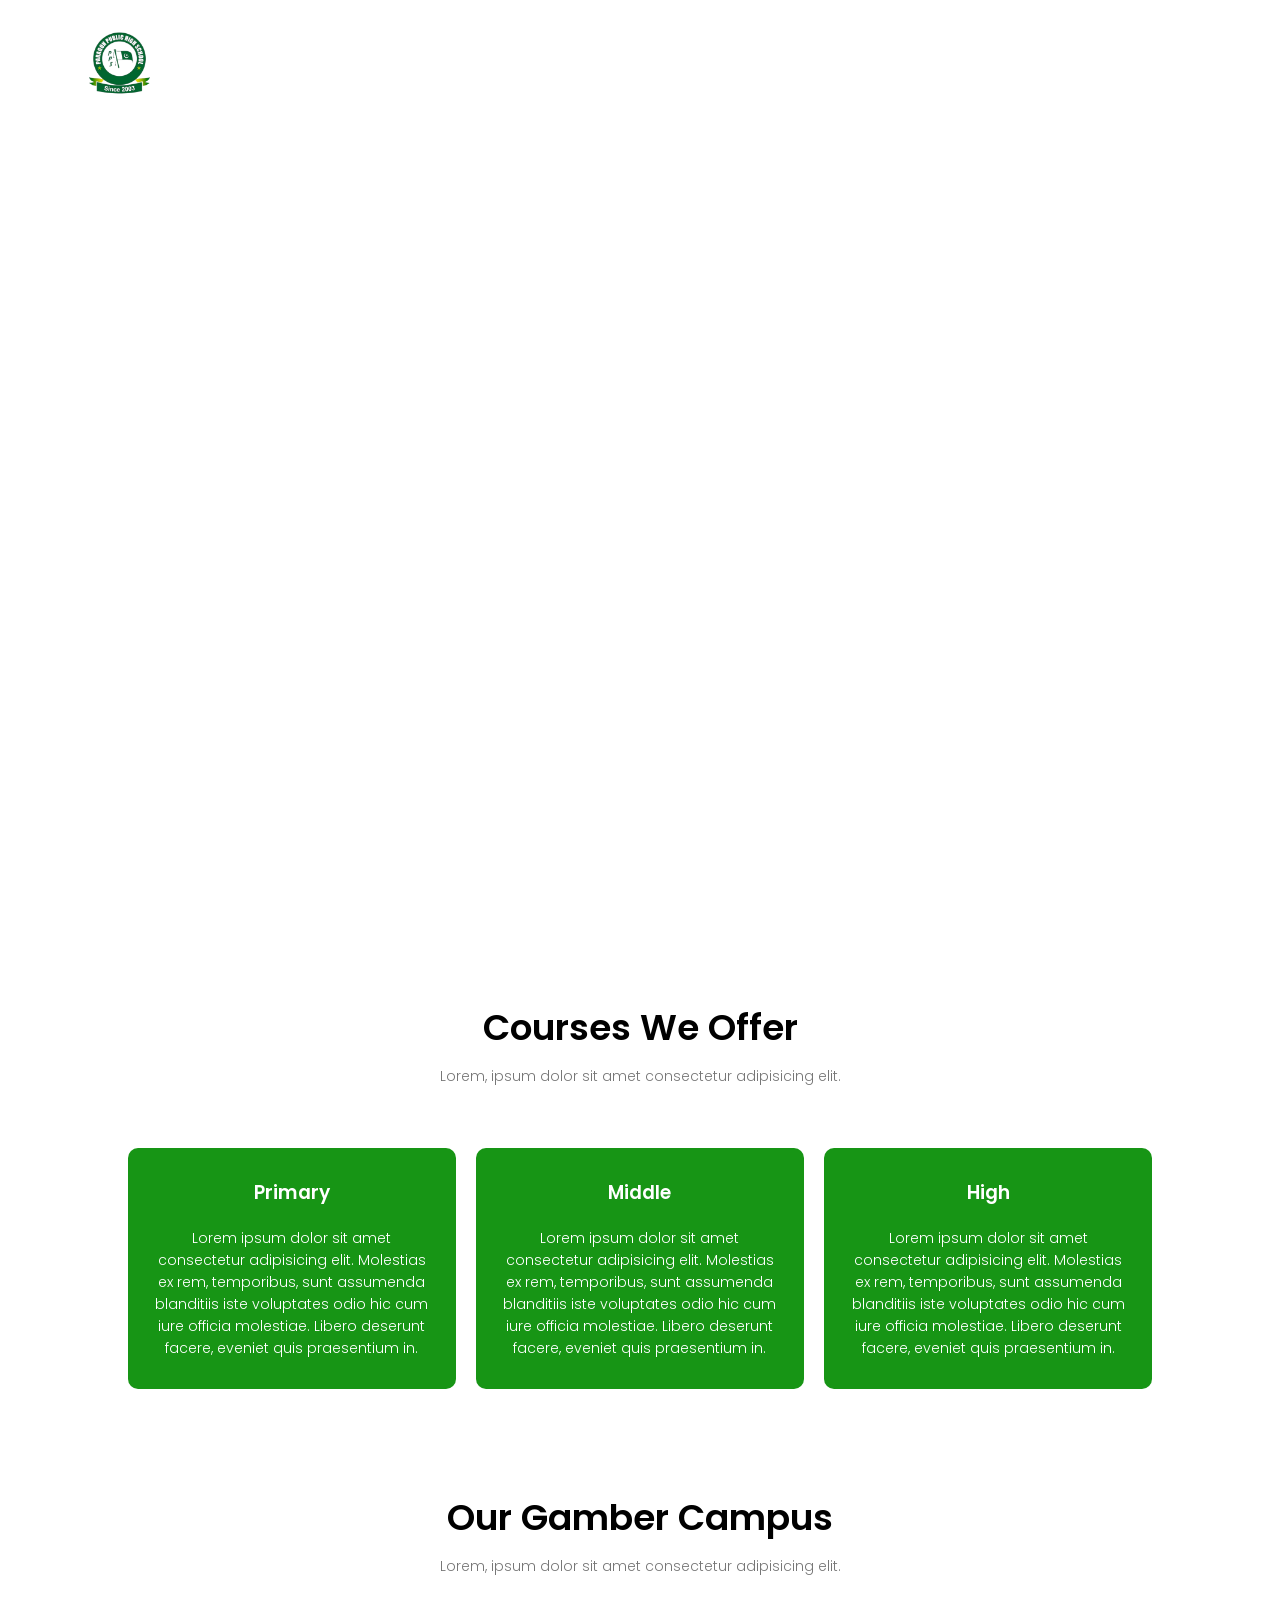
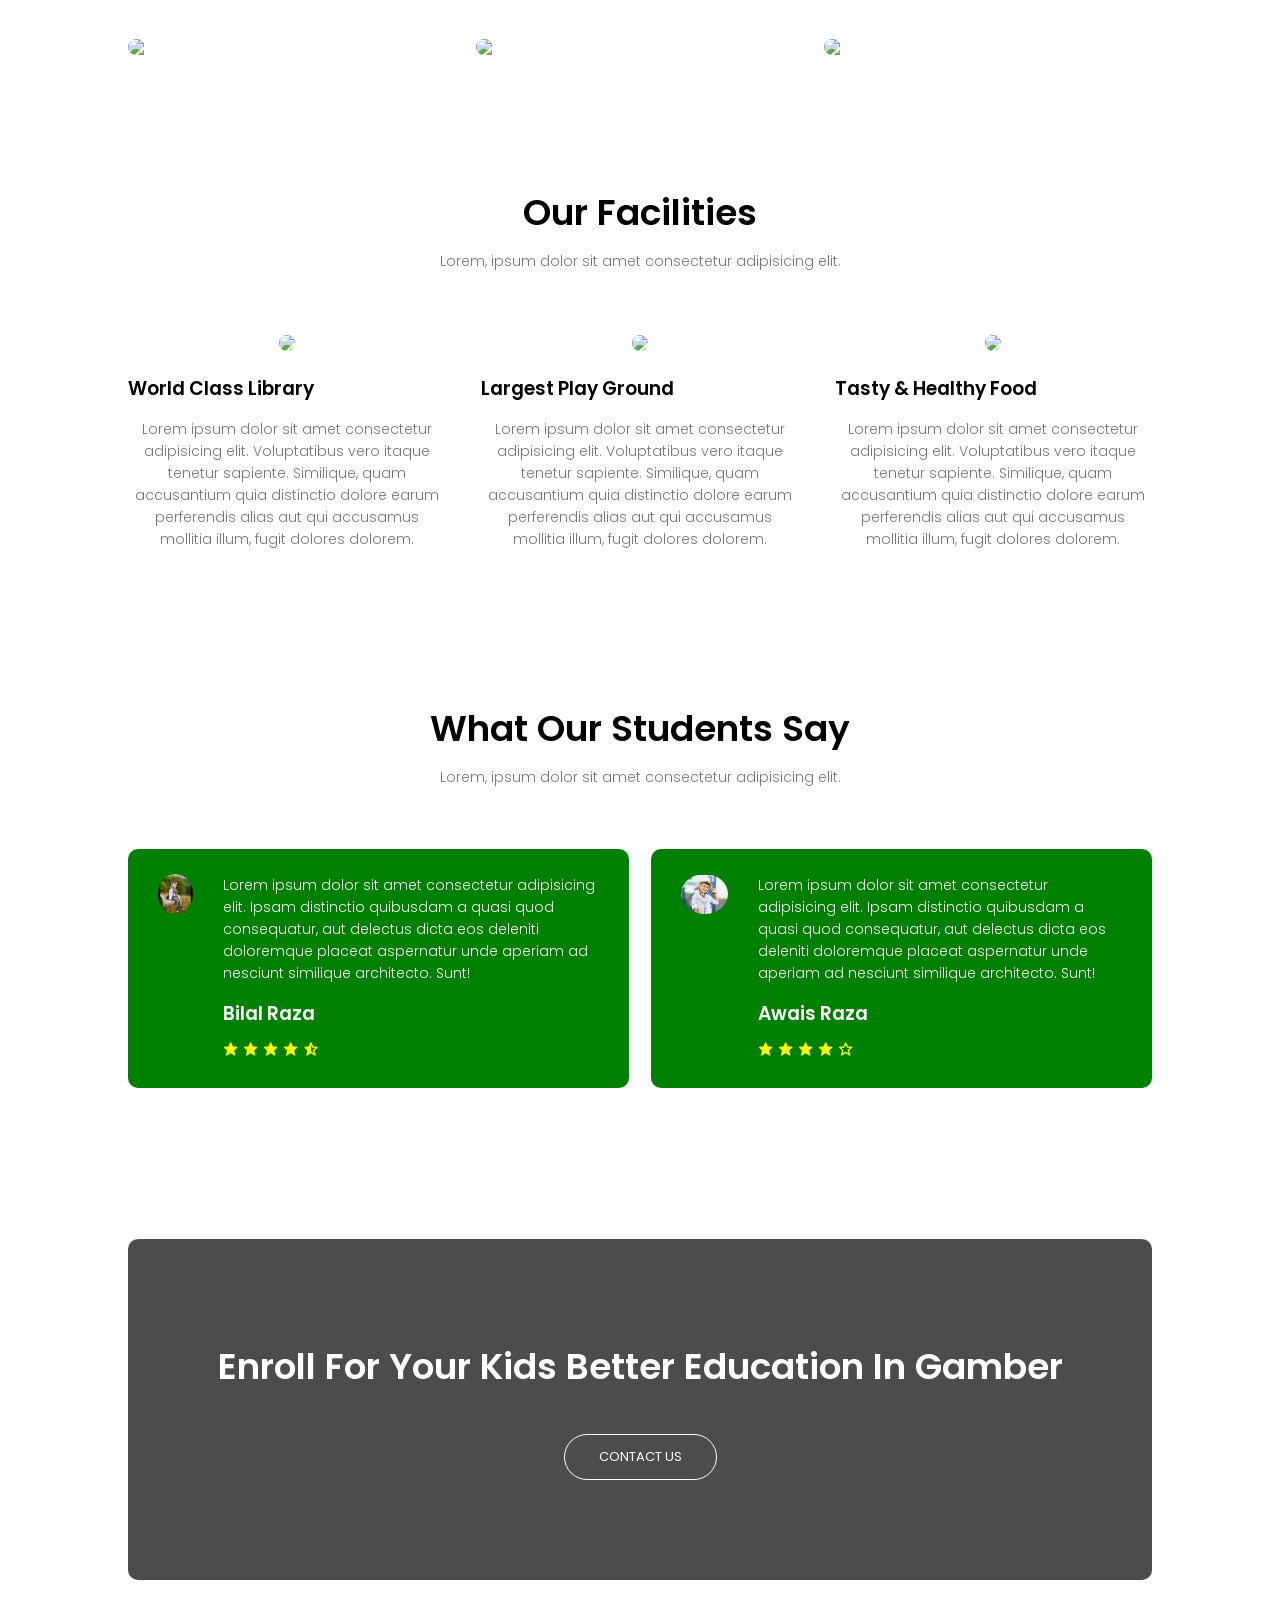
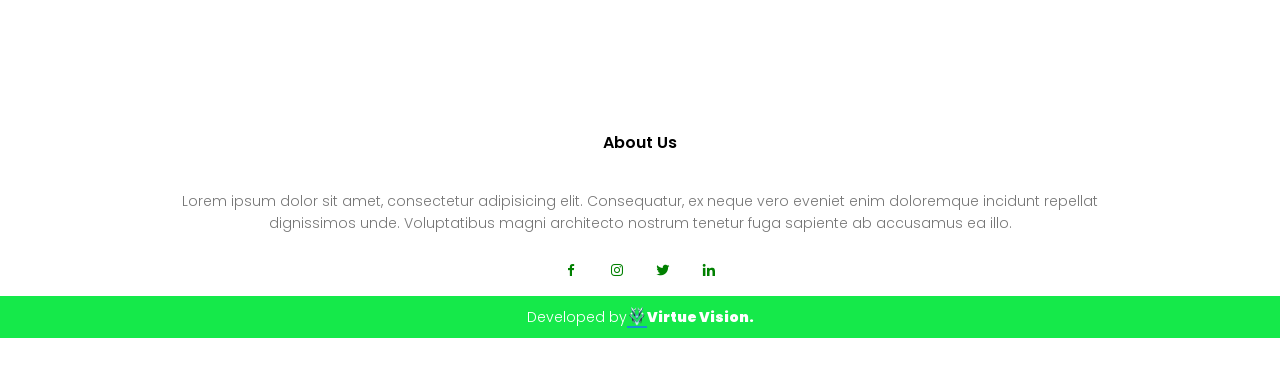
==== index.html @ e6b32bfe "Add files via upload" ====
<!DOCTYPE html>
<html lang="en">
<head>
    <meta charset="UTF-8">
    <meta name="viewport" content="width=device-width, initial-scale=1.0">
    <title>Paragon Public High School</title>
    <link rel="stylesheet" href="style.css">
    <link rel="icon" href="logo.jpg">
    <link href='https://unpkg.com/boxicons@2.1.4/css/boxicons.min.css' rel='stylesheet'>
    <link rel="preconnect" href="https://fonts.googleapis.com">
    <link rel="preconnect" href="https://fonts.gstatic.com" crossorigin>
    <link href="https://fonts.googleapis.com/css2?family=Poppins:ital,wght@0,100;0,200;0,300;0,400;0,500;0,600;0,700;0,800;0,900;1,100;1,200;1,300;1,400;1,500;1,600;1,700;1,800;1,900&display=swap" rel="stylesheet">
</head>
<body>
    
    <section class="header">
        <nav>
            <a id="display" href="index.html">
                <img id="logo" src="logo.png" alt="">
                <h4 id="logo-text">PARAGON PUBLIC HIGH SCHOOL (ADDA GAMBER)</h4>
            </a>
            <div class="nav-links " id="navLinks">
                <i class='bx bx-x' onclick="hideMenu()" ></i>
                <ul>
                    <li><a href="index.html">HOME</a></li>
                    <li><a href="about.html">ABOUT</a></li>
                    <li><a href="course.html">COURSE</a></li>
                    <li><a href="blog">BLOG</a></li>
                    <li><a href="">CONTACT</a></li>
                </ul>
            </div>
            <i class='bx bx-menu' onclick="showMenu()"></i>
        </nav>

        <div class="text-box">
            <h1>Gamber's Best School</h1>
            <p>Getting education is now the easiest thing in the world. You just need to select the best <br> institution where you are good to go. </p>
            <a href="" class="hero-btn">Visit Us To Know More</a>
        </div>

    </section>

    <section class="course">
        <h1>Courses We Offer</h1>
        <p>Lorem, ipsum dolor sit amet consectetur adipisicing elit.</p>
        <div class="row">
            <div class="course-col">
                <h3>Primary</h3>
                <p>Lorem ipsum dolor sit amet consectetur adipisicing elit. Molestias ex rem, temporibus, sunt assumenda blanditiis iste voluptates odio hic cum iure officia molestiae. Libero deserunt facere, eveniet quis praesentium in.</p>
            </div>
            <div class="course-col">
                <h3>Middle</h3>
                <p>Lorem ipsum dolor sit amet consectetur adipisicing elit. Molestias ex rem, temporibus, sunt assumenda blanditiis iste voluptates odio hic cum iure officia molestiae. Libero deserunt facere, eveniet quis praesentium in.</p>
            </div>
            <div class="course-col">
                <h3>High</h3>
                <p>Lorem ipsum dolor sit amet consectetur adipisicing elit. Molestias ex rem, temporibus, sunt assumenda blanditiis iste voluptates odio hic cum iure officia molestiae. Libero deserunt facere, eveniet quis praesentium in.</p>
            </div>
        </div>
    </section>

    <section class="campus">
        <h1>Our Gamber Campus</h1>
        <p>Lorem, ipsum dolor sit amet consectetur adipisicing elit.</p>
        <div class="row">
            <div class="campus-col">
                <img src="london.png">
                <div class="layer">
                    <h3>Front</h3>
                </div>
            </div>
            <div class="campus-col">
                <img src="newyork.png">
                <div class="layer">
                    <h3>Right</h3>
                </div>
            </div>
            <div class="campus-col">
                <img src="washington.png">
                <div class="layer">
                    <h3>Left</h3>
                </div>
            </div>
        </div>
    </section>

    <section class="facilities">
        <h1>Our Facilities</h1>
        <p>Lorem, ipsum dolor sit amet consectetur adipisicing elit.</p>
        <div class="row">
            <div class="facilities-col">
                <img src="library.png">
                <h3>World Class Library</h3>
                <p>Lorem ipsum dolor sit amet consectetur adipisicing elit. Voluptatibus vero itaque tenetur sapiente. Similique, quam accusantium quia distinctio dolore earum perferendis alias aut qui accusamus mollitia illum, fugit dolores dolorem.</p>
            </div>
            <div class="facilities-col">
                <img src="basketball.png">
                <h3>Largest Play Ground</h3>
                <p>Lorem ipsum dolor sit amet consectetur adipisicing elit. Voluptatibus vero itaque tenetur sapiente. Similique, quam accusantium quia distinctio dolore earum perferendis alias aut qui accusamus mollitia illum, fugit dolores dolorem.</p>
            </div>
            <div class="facilities-col">
                <img src="cafeteria.png">
                <h3>Tasty & Healthy Food</h3>
                <p>Lorem ipsum dolor sit amet consectetur adipisicing elit. Voluptatibus vero itaque tenetur sapiente. Similique, quam accusantium quia distinctio dolore earum perferendis alias aut qui accusamus mollitia illum, fugit dolores dolorem.</p>
            </div>
        </div>
    </section>

    <section class="testimonials">
        <h1>What Our Students Say</h1>
        <p>Lorem, ipsum dolor sit amet consectetur adipisicing elit.</p>
        <div class="row">
            <div class="testimonial-col">
                <img src="user1.jpeg">
                <div>
                   <p>Lorem ipsum dolor sit amet consectetur adipisicing elit. Ipsam distinctio quibusdam a quasi quod consequatur, aut delectus dicta eos deleniti doloremque placeat aspernatur unde aperiam ad nesciunt similique architecto. Sunt!</p>
                    <h3>Bilal Raza</h3>
                    <i class='bx bxs-star' ></i>
                    <i class='bx bxs-star' ></i>
                    <i class='bx bxs-star' ></i>
                    <i class='bx bxs-star' ></i>
                    <i class='bx bxs-star-half' ></i>
                </div>
            </div>
            <div class="testimonial-col">
                <img src="user2.jpeg">
                <div>
                   <p>Lorem ipsum dolor sit amet consectetur adipisicing elit. Ipsam distinctio quibusdam a quasi quod consequatur, aut delectus dicta eos deleniti doloremque placeat aspernatur unde aperiam ad nesciunt similique architecto. Sunt!</p>
                    <h3>Awais Raza</h3>
                    <i class='bx bxs-star' ></i>
                    <i class='bx bxs-star' ></i>
                    <i class='bx bxs-star' ></i>
                    <i class='bx bxs-star' ></i>
                    <i class='bx bx-star' ></i>
                </div>
            </div>
        </div>
    </section>

    <section class="cta">
        <h1>Enroll For Your Kids Better Education In Gamber</h1>
        <a href="" class="hero-btn">CONTACT US</a>
    </section>

    <section class="footer">
        <h4>About Us</h4>
        <p>Lorem ipsum dolor sit amet, consectetur adipisicing elit. Consequatur, ex neque vero eveniet enim doloremque incidunt repellat <br> dignissimos unde. Voluptatibus magni architecto nostrum tenetur fuga sapiente ab accusamus ea illo.</p>
        <div class="icons">
            <i class='bx bxl-facebook' ></i>
            <i class='bx bxl-instagram' ></i>
            <i class='bx bxl-twitter' ></i>
            <i class='bx bxl-linkedin' ></i>
        </div>
        <p class="pvv">Developed by
                <img src="VV.png" id="vlog">
                <a id="pv" href="https://virtue-vision.com" target="_blank" style="text-decoration: none;">Virtue Vision.</a></p>
    </section>

    <script src="script.js"></script>
</body>
</html>
---- style.css ----
*{
    margin: 0;
    padding: 0;
    font-family: 'Poppins', sans-serif;
}
.header{
    min-height: 100vh;
    width: 100%;
    background-image: linear-gradient(rgba(4,9,30,0.7)),
    url(banner.png);
    background-position: center;
    background-size: cover;
    position: relative;
}
nav{
    display: flex;
    padding: 2% 6%;
    justify-content: space-between;
    align-items: center;
}
#display{
    display: flex;
    align-items: center;
    text-decoration: none;
}
#logo-text{
    color: white;
    max-inline-size: 15rem;
    padding: 0 5px;
}
#logo{
    width: 10%;
    padding-left: 1%;
    border-radius: 20px;
    background-color: #fff;
}
nav img{
    width: 145px;
}
.nav-link{
    flex: 1;
    text-align: right;
}
.nav-links ul li{
    list-style: none;
    display: inline-block;
    padding: 8px 12px;
    position: relative;
}
.nav-links ul li a{
    color: #fff;
    text-decoration: none;
    font-size: 13px;
}
.nav-links ul li::after{
    content: '';
    width: 0%;
    height: 2px;
    background: green;
    display: block;
    margin: auto;
    transition: 0.5s;
}
.nav-links ul li:hover::after{
    width: 100%;
}
.text-box{
    width: 90%;
    color: #fff;
    position: absolute;
    top: 50%;
    left: 50%;
    transform: translate(-50%,-50%);
    text-align: center;
}
.text-box h1{
    font-size: 62px;
}
.text-box p{
    margin: 10px 0 40px;
    font-size: 14px;
    color: #fff;
}
.hero-btn{
    display: inline-block;
    text-decoration: none;
    color: #fff;
    border: 1px solid #fff;
    border-radius: 50px;
    padding: 12px 34px;
    font-size: 13px;
    background: transparent;
    position: relative;
    cursor: pointer;
}
.hero-btn:hover{
    border: 3px solid green;
    background: green;
    transition: 1s;
}
nav .bx{
    display: none;
}
@media(max-width:700px){
    .text-box h1{
    font-size: 20px;
    }
    .nav-links ul li{
        display: block;
    }
    .nav-links{
        position: absolute;
        background: green;
        height: 100vh;
        width: 200px;
        right: -200px;
        top: 0;
        text-align: left;
        z-index: 2;
        transition: 1s;
    }
    nav .bx{
        display: block;
        color: #fff;
        margin: 10px;
        font-size: 35px;
        cursor: pointer;
    }
    .nav-links ul{
        padding: 30px;
    }
}

.course{
    width: 80%;
    margin: auto;
    text-align: center;
    padding-top: 100px;
}
h1{
    font-size: 36px;
    font-weight: 600;
}
p{
    color: #777;
    font-size: 14px;
    font-weight: 300;
    line-height: 22px;
    padding: 10px;
}
.row{
    margin-top: 5%;
    display: flex;
    justify-content: space-between;
}
.course-col{
    flex-basis: 32%;
    background: #179515;
    border-radius: 10px;
    margin-bottom: 5%;
    padding: 20px 12px;
    box-sizing: border-box;
    transition: 0.5s;
}
h3{
    text-align: center;
    font-weight: 600;
    margin: 10px 0;
    color: #fff;
}
.course-col p{
    color: #fff;
}
.course-col:hover{
    box-shadow: 0 0 20px 0px green;
}
@media(max-width: 700px){
    .row{
        flex-direction: column;
    }
}

.campus{
    width: 80%;
    margin: auto;
    text-align: center;
    padding-top: 50px;
}
.campus-col{
    flex-basis: 32%;
    border-radius: 10px;
    margin-bottom: 30px;
    position: relative;
    overflow: hidden;
}
.campus-col img{
    width: 100%;
    display: block;
}
.layer h3{
    width: 100%;
    font-weight: 500;
    color: #fff;
    font-size: 26px;
    bottom: 0;
    left: 50%;
    transform: translateX(-50%);
    position: absolute;
    opacity: 0;
    transition: 0.5s;
}
.layer{
    background: transparent;
    width: 100%;
    height: 100%;
    position: absolute;
    top: 0;
    left: 0;
    transition: 0.5s;
}
.layer:hover{
    background: rgba(0, 226, 11, 0.7);
}
.layer:hover h3{
    bottom: 49%;
    opacity: 1;
}


.facilities{
    width: 80%;
    margin: auto;
    text-align: center;
    padding-top: 100px;
}
.facilities-col{
    flex-basis: 31%;
    border-radius: 10px;
    margin-bottom: 5%;
    text-align: center;
}
.facilities-col img{
    width: 100%;
    border-radius: 10px;
}
.facilities-col p{
    padding: 0;
}
.facilities-col h3{
    margin-top: 16px;
    margin-bottom: 15px;
    text-align: left;
    color: black;
}
.testimonials{
    width: 80%;
    margin: auto;
    padding-top: 100px;
    text-align: center;
}
.testimonial-col{
    flex-basis: 44%;
    border-radius: 10px;
    margin-bottom: 5%;
    text-align: left;
    background: green;
    padding: 25px;
    cursor: pointer;
    display: flex;
}
.testimonial-col img{
    height: 40px;
    margin-left: 5px;
    margin-right: 30px;
    border-radius: 50%;
}
.testimonial-col p{
    padding: 0;
    color: white;
}
.testimonial-col h3{
    margin-top: 15px;
    text-align: left;
}
.testimonial-col .bx{
    color: yellow;
}
@media(max-width: 700px){
    .testimonial-col img{
    margin-left: 0px;
    margin-right: 15px;
    }
}

.cta{
    margin: 100px auto;
    width: 80%;
    background-image: linear-gradient(rgba(0,0,0,0.7),rgba(0,0,0,0.7)),url(images/banner2.jpg);
    background-position: center;
    background-size: cover;
    border-radius: 10px;
    text-align: center;
    padding: 100px 0;
}
.cta h1{
    color: white;
    margin-bottom: 40px;
    padding: 0;
}
@media(max-width: 700px){
    .cta h1{
        font-size: 24px;
    }
}

.footer{
    width: 100%;
    text-align: center;
    padding: 30px 0;
}
.footer h4{
    margin-bottom: 25px;
    margin-top: 20px;
    font-weight: 600;
}
.icons .bx{
    color: green;
    margin: 0 13px;
    cursor: pointer;
    padding: 18px 0;
}
.bx:hover{
    border: 2px solid #179515;
    border-radius: 500px;
}
#pv{
    font-weight: 900;
    color: #fff;
}
#pv:hover{
    color: #143774;
}

#vlog{
    width: 20px;
    border-bottom: 2px solid #1792d2;
}
.pvv{
    display: flex;
    justify-content: center;
    background-color: #15e94a;
    color: #fff;
}
/*-------------- about us page----------*/
.sub-header{
    height: 50vh;
    width: 100%;
    background-image: linear-gradient(rgba(4,9,30,0.7),
    rgba(4,9,30,0.7)),url(background.jpg);
    background-position: center;
    background-size: cover;
    text-align: center;
    color: #fff;
}
.sub-header h1{
    margin-top: 100px;
}
.about-us{
    width: 80%;
    margin: auto;
    padding-top: 80px;
    padding-bottom: 50px;
}
.about-col{
    flex-basis: 48%;
    padding: 30px 2px;
}
.about-col img{
    width: 100%;
}
.about-col h1{
    padding-top: 0;
}
.about-col p{
    padding: 15px 0 25px;
}
.red-btn{
    border: 1px solid green;
    background: transparent;
    color: #179515;
}
.red-btn:hover{
    color: #fff;
}
/*------------------blog content-----------*/
.blog-content{
    width: 80%;
    margin: auto;
    padding: 68px 0;
}
.blog-left{
    flex-basis: 65%;
}
.blog-left img{
    width: 100%;
}
.blog-left h2{
    color: green;
    font-weight: 600;
    margin: 30px 0;
}
.blog-left p{
    color: #999;
    padding: 0;
}
.blog-right{
    flex-basis: 32%;
}
.blog-right h3{
    background: #15e94a;
    color: #fff;
    padding: 7px 0;
    font-size: 16px;
    margin-bottom: 20px;
}
.blog-right div{
    display: flex;
    align-items: center;
    justify-content: space-between;
    color: #555;
    padding: 8px;
    box-sizing: border-box;
}
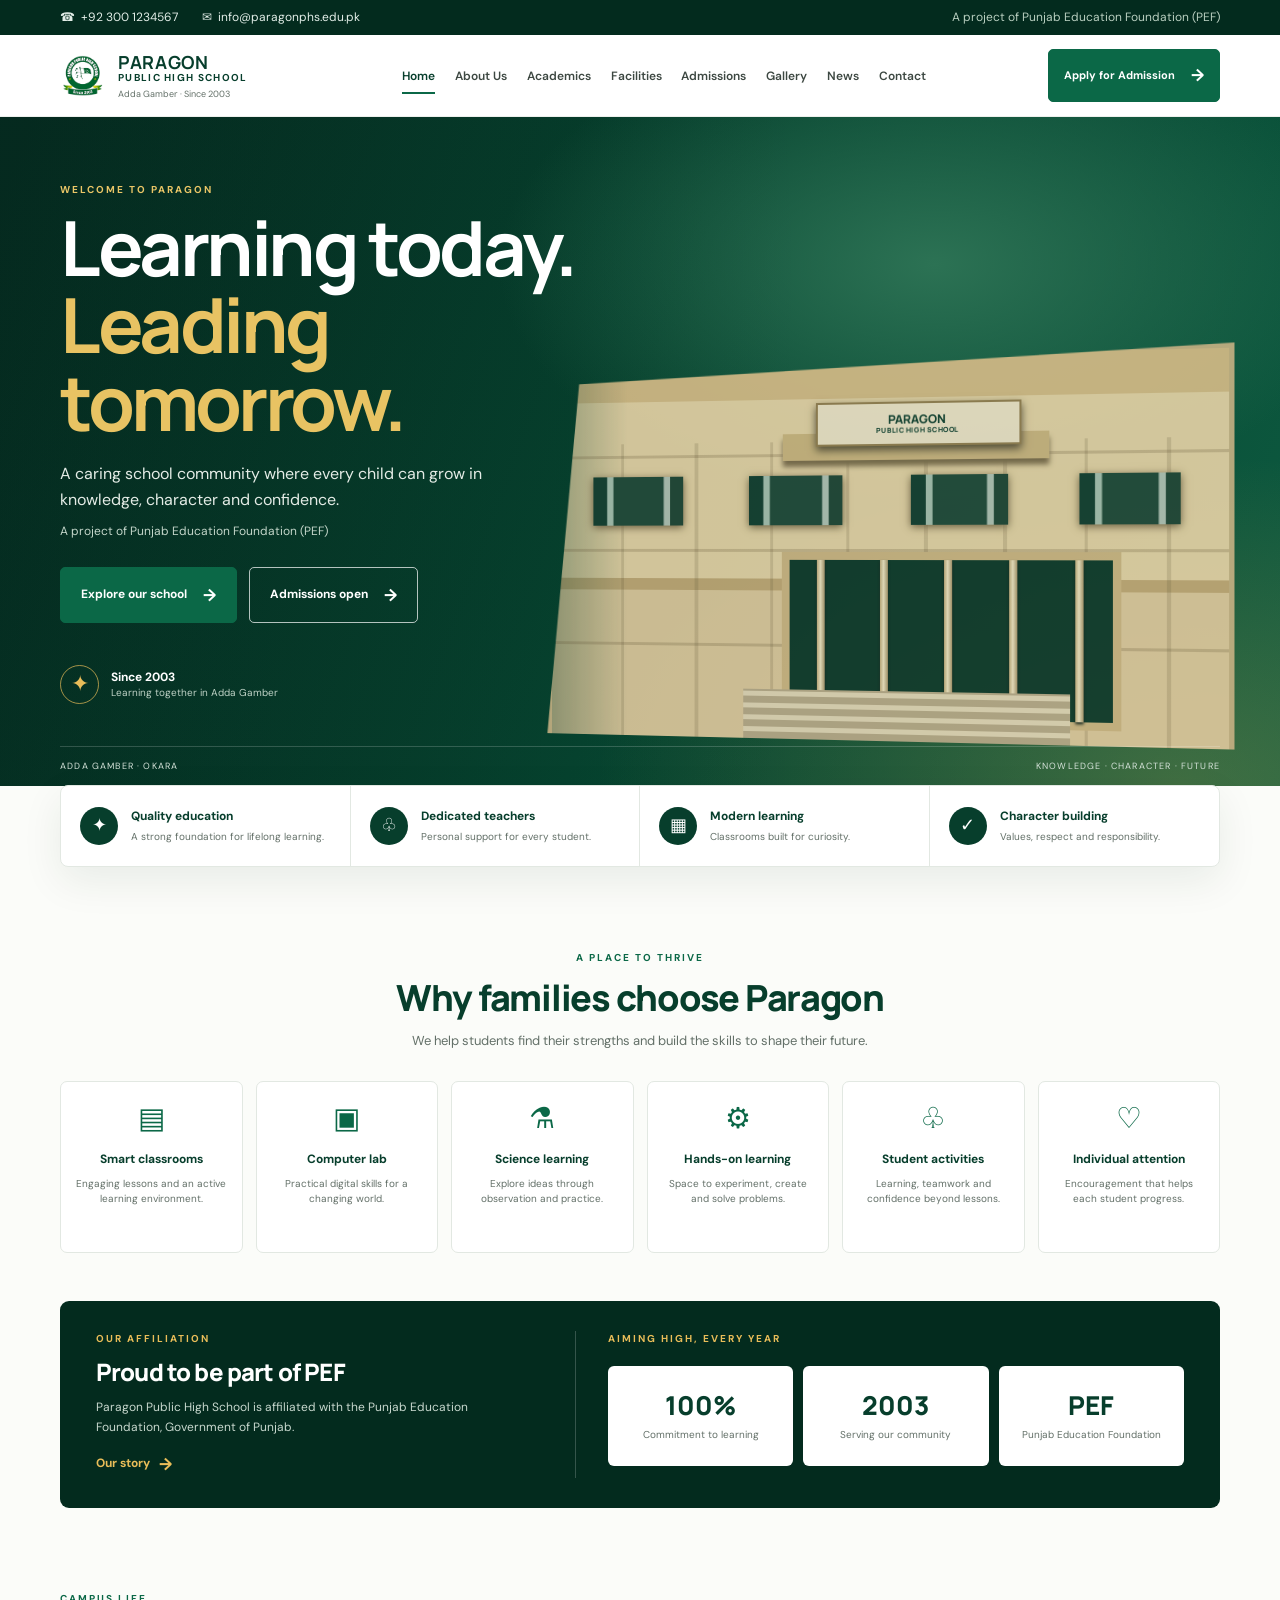
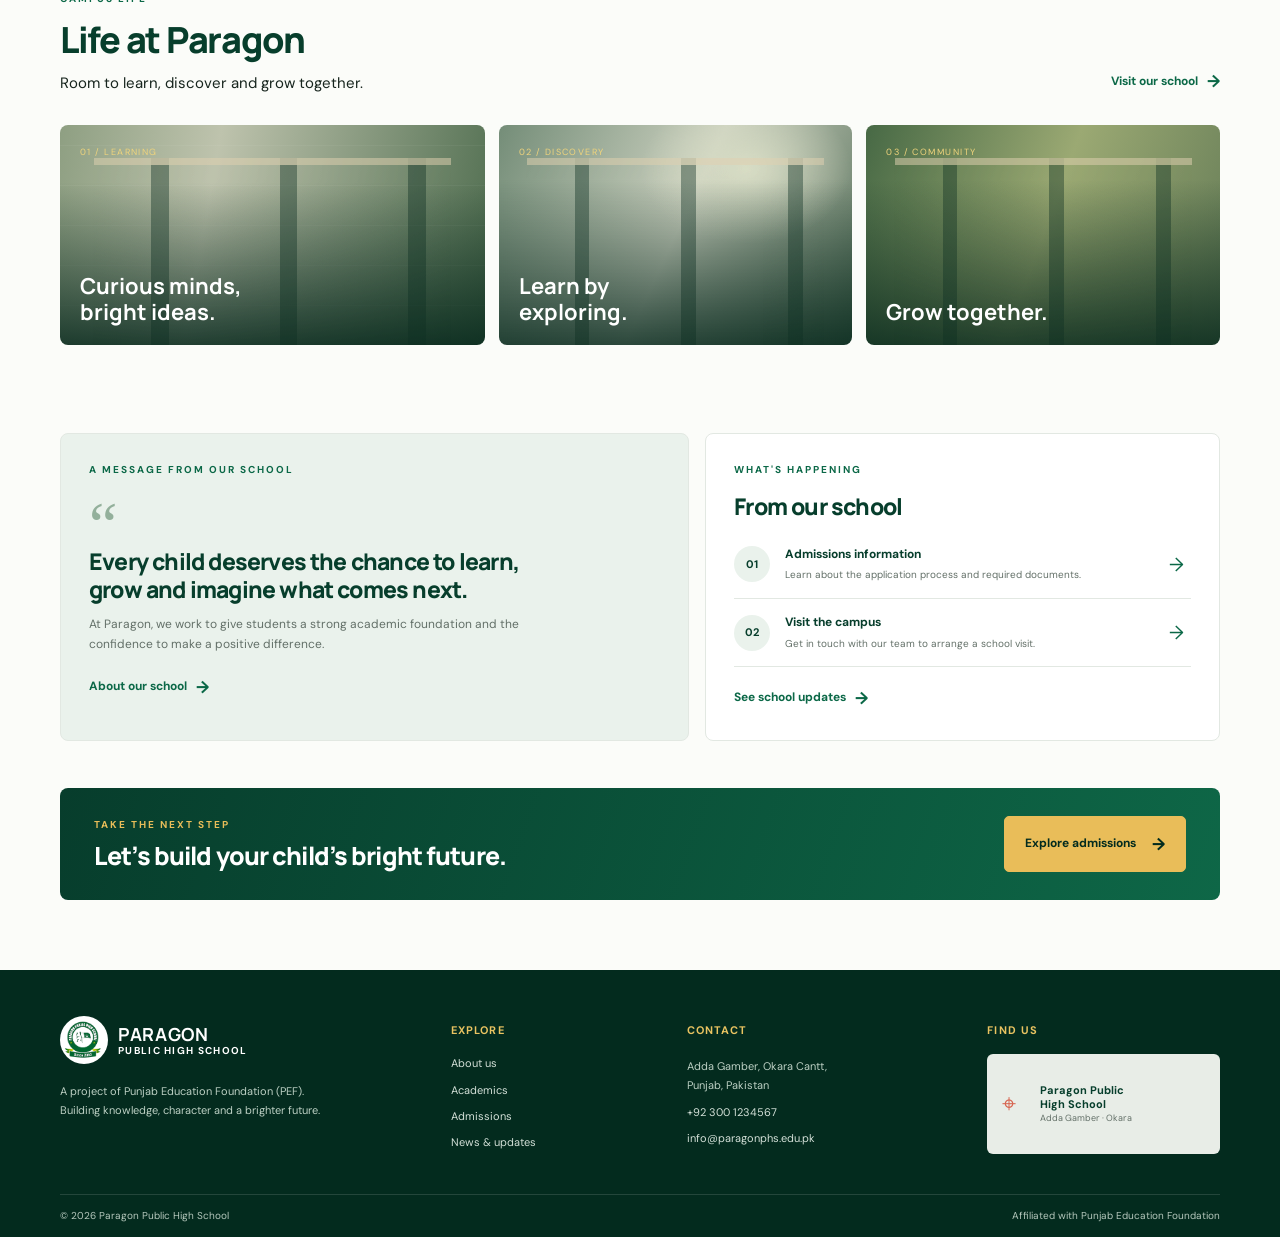
==== commit e1113b7f: "Complete Re-design" ====
--- a/index.html
+++ b/index.html
@@ -1,161 +1,22 @@
-<!DOCTYPE html>
-<html lang="en">
-<head>
-    <meta charset="UTF-8">
-    <meta name="viewport" content="width=device-width, initial-scale=1.0">
-    <title>Paragon Public High School</title>
-    <link rel="stylesheet" href="style.css">
-    <link rel="icon" href="logo.jpg">
-    <link href='https://unpkg.com/boxicons@2.1.4/css/boxicons.min.css' rel='stylesheet'>
-    <link rel="preconnect" href="https://fonts.googleapis.com">
-    <link rel="preconnect" href="https://fonts.gstatic.com" crossorigin>
-    <link href="https://fonts.googleapis.com/css2?family=Poppins:ital,wght@0,100;0,200;0,300;0,400;0,500;0,600;0,700;0,800;0,900;1,100;1,200;1,300;1,400;1,500;1,600;1,700;1,800;1,900&display=swap" rel="stylesheet">
-</head>
-<body>
-    
-    <section class="header">
-        <nav>
-            <a id="display" href="index.html">
-                <img id="logo" src="logo.png" alt="">
-                <h4 id="logo-text">PARAGON PUBLIC HIGH SCHOOL (ADDA GAMBER)</h4>
-            </a>
-            <div class="nav-links " id="navLinks">
-                <i class='bx bx-x' onclick="hideMenu()" ></i>
-                <ul>
-                    <li><a href="index.html">HOME</a></li>
-                    <li><a href="about.html">ABOUT</a></li>
-                    <li><a href="course.html">COURSE</a></li>
-                    <li><a href="blog">BLOG</a></li>
-                    <li><a href="">CONTACT</a></li>
-                </ul>
-            </div>
-            <i class='bx bx-menu' onclick="showMenu()"></i>
-        </nav>
-
-        <div class="text-box">
-            <h1>Gamber's Best School</h1>
-            <p>Getting education is now the easiest thing in the world. You just need to select the best <br> institution where you are good to go. </p>
-            <a href="" class="hero-btn">Visit Us To Know More</a>
-        </div>
-
-    </section>
-
-    <section class="course">
-        <h1>Courses We Offer</h1>
-        <p>Lorem, ipsum dolor sit amet consectetur adipisicing elit.</p>
-        <div class="row">
-            <div class="course-col">
-                <h3>Primary</h3>
-                <p>Lorem ipsum dolor sit amet consectetur adipisicing elit. Molestias ex rem, temporibus, sunt assumenda blanditiis iste voluptates odio hic cum iure officia molestiae. Libero deserunt facere, eveniet quis praesentium in.</p>
-            </div>
-            <div class="course-col">
-                <h3>Middle</h3>
-                <p>Lorem ipsum dolor sit amet consectetur adipisicing elit. Molestias ex rem, temporibus, sunt assumenda blanditiis iste voluptates odio hic cum iure officia molestiae. Libero deserunt facere, eveniet quis praesentium in.</p>
-            </div>
-            <div class="course-col">
-                <h3>High</h3>
-                <p>Lorem ipsum dolor sit amet consectetur adipisicing elit. Molestias ex rem, temporibus, sunt assumenda blanditiis iste voluptates odio hic cum iure officia molestiae. Libero deserunt facere, eveniet quis praesentium in.</p>
-            </div>
-        </div>
-    </section>
-
-    <section class="campus">
-        <h1>Our Gamber Campus</h1>
-        <p>Lorem, ipsum dolor sit amet consectetur adipisicing elit.</p>
-        <div class="row">
-            <div class="campus-col">
-                <img src="london.png">
-                <div class="layer">
-                    <h3>Front</h3>
-                </div>
-            </div>
-            <div class="campus-col">
-                <img src="newyork.png">
-                <div class="layer">
-                    <h3>Right</h3>
-                </div>
-            </div>
-            <div class="campus-col">
-                <img src="washington.png">
-                <div class="layer">
-                    <h3>Left</h3>
-                </div>
-            </div>
-        </div>
-    </section>
-
-    <section class="facilities">
-        <h1>Our Facilities</h1>
-        <p>Lorem, ipsum dolor sit amet consectetur adipisicing elit.</p>
-        <div class="row">
-            <div class="facilities-col">
-                <img src="library.png">
-                <h3>World Class Library</h3>
-                <p>Lorem ipsum dolor sit amet consectetur adipisicing elit. Voluptatibus vero itaque tenetur sapiente. Similique, quam accusantium quia distinctio dolore earum perferendis alias aut qui accusamus mollitia illum, fugit dolores dolorem.</p>
-            </div>
-            <div class="facilities-col">
-                <img src="basketball.png">
-                <h3>Largest Play Ground</h3>
-                <p>Lorem ipsum dolor sit amet consectetur adipisicing elit. Voluptatibus vero itaque tenetur sapiente. Similique, quam accusantium quia distinctio dolore earum perferendis alias aut qui accusamus mollitia illum, fugit dolores dolorem.</p>
-            </div>
-            <div class="facilities-col">
-                <img src="cafeteria.png">
-                <h3>Tasty & Healthy Food</h3>
-                <p>Lorem ipsum dolor sit amet consectetur adipisicing elit. Voluptatibus vero itaque tenetur sapiente. Similique, quam accusantium quia distinctio dolore earum perferendis alias aut qui accusamus mollitia illum, fugit dolores dolorem.</p>
-            </div>
-        </div>
-    </section>
-
-    <section class="testimonials">
-        <h1>What Our Students Say</h1>
-        <p>Lorem, ipsum dolor sit amet consectetur adipisicing elit.</p>
-        <div class="row">
-            <div class="testimonial-col">
-                <img src="user1.jpeg">
-                <div>
-                   <p>Lorem ipsum dolor sit amet consectetur adipisicing elit. Ipsam distinctio quibusdam a quasi quod consequatur, aut delectus dicta eos deleniti doloremque placeat aspernatur unde aperiam ad nesciunt similique architecto. Sunt!</p>
-                    <h3>Bilal Raza</h3>
-                    <i class='bx bxs-star' ></i>
-                    <i class='bx bxs-star' ></i>
-                    <i class='bx bxs-star' ></i>
-                    <i class='bx bxs-star' ></i>
-                    <i class='bx bxs-star-half' ></i>
-                </div>
-            </div>
-            <div class="testimonial-col">
-                <img src="user2.jpeg">
-                <div>
-                   <p>Lorem ipsum dolor sit amet consectetur adipisicing elit. Ipsam distinctio quibusdam a quasi quod consequatur, aut delectus dicta eos deleniti doloremque placeat aspernatur unde aperiam ad nesciunt similique architecto. Sunt!</p>
-                    <h3>Awais Raza</h3>
-                    <i class='bx bxs-star' ></i>
-                    <i class='bx bxs-star' ></i>
-                    <i class='bx bxs-star' ></i>
-                    <i class='bx bxs-star' ></i>
-                    <i class='bx bx-star' ></i>
-                </div>
-            </div>
-        </div>
-    </section>
-
-    <section class="cta">
-        <h1>Enroll For Your Kids Better Education In Gamber</h1>
-        <a href="" class="hero-btn">CONTACT US</a>
-    </section>
-
-    <section class="footer">
-        <h4>About Us</h4>
-        <p>Lorem ipsum dolor sit amet, consectetur adipisicing elit. Consequatur, ex neque vero eveniet enim doloremque incidunt repellat <br> dignissimos unde. Voluptatibus magni architecto nostrum tenetur fuga sapiente ab accusamus ea illo.</p>
-        <div class="icons">
-            <i class='bx bxl-facebook' ></i>
-            <i class='bx bxl-instagram' ></i>
-            <i class='bx bxl-twitter' ></i>
-            <i class='bx bxl-linkedin' ></i>
-        </div>
-        <p class="pvv">Developed by
-                <img src="VV.png" id="vlog">
-                <a id="pv" href="https://virtue-vision.com" target="_blank" style="text-decoration: none;">Virtue Vision.</a></p>
-    </section>
-
-    <script src="script.js"></script>
-</body>
-</html>+<!doctype html>
+<html lang="en">
+<head>
+  <meta charset="utf-8"><meta name="viewport" content="width=device-width, initial-scale=1">
+  <meta name="description" content="Paragon Public High School in Adda Gamber, Okara — building knowledge, character and a brighter future.">
+  <title>Paragon Public High School | Adda Gamber</title><link rel="icon" href="logo.png"><link rel="stylesheet" href="style.css">
+</head>
+<body>
+  <div class="topbar"><div class="container topbar-inner"><span>☎ &nbsp;+92 300 1234567</span><a href="mailto:info@paragonphs.edu.pk">✉ &nbsp;info@paragonphs.edu.pk</a><span class="topbar-note">A project of Punjab Education Foundation (PEF)</span></div></div>
+  <header class="site-header"><div class="container nav-wrap"><a class="brand" href="index.html"><img src="logo.png" alt="Paragon Public High School crest"><span><strong>PARAGON</strong><small>PUBLIC HIGH SCHOOL</small><em>Adda Gamber · Since 2003</em></span></a><button class="menu-toggle" aria-label="Open menu" aria-expanded="false">☰</button><nav class="main-nav"><a class="active" href="index.html">Home</a><a href="about.html">About Us</a><a href="course.html">Academics</a><a href="index.html#facilities">Facilities</a><a href="admissions.html">Admissions</a><a href="index.html#life">Gallery</a><a href="blog.html">News</a><a href="contact.html">Contact</a></nav><a class="button button-small nav-cta" href="admissions.html">Apply for Admission <span>→</span></a></div></header>
+  <main>
+    <section class="hero"><div class="hero-building" aria-hidden="true"><div class="school-sign">PARAGON <small>PUBLIC HIGH SCHOOL</small></div><div class="building-roof"></div><div class="building-upper"><i></i><i></i><i></i><i></i></div><div class="building-columns"><i></i><i></i><i></i><i></i><i></i></div><div class="building-steps"></div></div><div class="container hero-content"><p class="eyebrow">WELCOME TO PARAGON</p><h1>Learning today.<br><span>Leading tomorrow.</span></h1><p class="hero-lead">A caring school community where every child can grow in knowledge, character and confidence.</p><p class="hero-sub">A project of Punjab Education Foundation (PEF)</p><div class="hero-actions"><a class="button" href="about.html">Explore our school <span>→</span></a><a class="button button-outline" href="admissions.html">Admissions open <span>→</span></a></div><div class="hero-proof"><span class="proof-mark">✦</span><span><b>Since 2003</b><small>Learning together in Adda Gamber</small></span></div></div><div class="hero-bottom container"><span>ADDA GAMBER · OKARA</span><span>KNOWLEDGE · CHARACTER · FUTURE</span></div></section>
+    <section class="feature-strip container" aria-label="Our strengths"><article><span class="feature-icon">✦</span><div><h3>Quality education</h3><p>A strong foundation for lifelong learning.</p></div></article><article><span class="feature-icon">♧</span><div><h3>Dedicated teachers</h3><p>Personal support for every student.</p></div></article><article><span class="feature-icon">▦</span><div><h3>Modern learning</h3><p>Classrooms built for curiosity.</p></div></article><article><span class="feature-icon">✓</span><div><h3>Character building</h3><p>Values, respect and responsibility.</p></div></article></section>
+    <section class="section container" id="facilities"><div class="section-heading"><p class="eyebrow">A PLACE TO THRIVE</p><h2>Why families choose Paragon</h2><p>We help students find their strengths and build the skills to shape their future.</p></div><div class="card-grid six-grid"><article class="icon-card"><span>▤</span><h3>Smart classrooms</h3><p>Engaging lessons and an active learning environment.</p></article><article class="icon-card"><span>▣</span><h3>Computer lab</h3><p>Practical digital skills for a changing world.</p></article><article class="icon-card"><span>⚗</span><h3>Science learning</h3><p>Explore ideas through observation and practice.</p></article><article class="icon-card"><span>⚙</span><h3>Hands-on learning</h3><p>Space to experiment, create and solve problems.</p></article><article class="icon-card"><span>♧</span><h3>Student activities</h3><p>Learning, teamwork and confidence beyond lessons.</p></article><article class="icon-card"><span>♡</span><h3>Individual attention</h3><p>Encouragement that helps each student progress.</p></article></div></section>
+    <section class="results-band container"><div class="results-intro"><p class="eyebrow">OUR AFFILIATION</p><h2>Proud to be part of PEF</h2><p>Paragon Public High School is affiliated with the Punjab Education Foundation, Government of Punjab.</p><a href="about.html" class="text-link">Our story <span>→</span></a></div><div class="results-data"><p class="eyebrow">AIMING HIGH, EVERY YEAR</p><div class="stats"><article><strong>100%</strong><span>Commitment to learning</span></article><article><strong>2003</strong><span>Serving our community</span></article><article><strong>PEF</strong><span>Punjab Education Foundation</span></article></div></div></section>
+    <section class="section container" id="life"><div class="section-heading section-heading-row"><div><p class="eyebrow">CAMPUS LIFE</p><h2>Life at Paragon</h2><p>Room to learn, discover and grow together.</p></div><a class="text-link" href="contact.html">Visit our school <span>→</span></a></div><div class="life-grid"><article class="life-card life-class"><span>01 / LEARNING</span><h3>Curious minds,<br>bright ideas.</h3></article><article class="life-card life-science"><span>02 / DISCOVERY</span><h3>Learn by<br>exploring.</h3></article><article class="life-card life-sport"><span>03 / COMMUNITY</span><h3>Grow together.</h3></article></div></section>
+    <section class="message-news container"><article class="principal-card"><p class="eyebrow">A MESSAGE FROM OUR SCHOOL</p><div class="quote-mark">“</div><h2>Every child deserves the chance to learn, grow and imagine what comes next.</h2><p>At Paragon, we work to give students a strong academic foundation and the confidence to make a positive difference.</p><a class="text-link" href="about.html">About our school <span>→</span></a></article><article class="news-card"><p class="eyebrow">WHAT'S HAPPENING</p><h2>From our school</h2><div class="news-item"><time>01</time><div><h3>Admissions information</h3><p>Learn about the application process and required documents.</p></div><a href="admissions.html" aria-label="Read admissions information">→</a></div><div class="news-item"><time>02</time><div><h3>Visit the campus</h3><p>Get in touch with our team to arrange a school visit.</p></div><a href="contact.html" aria-label="Contact the school">→</a></div><a class="text-link" href="blog.html">See school updates <span>→</span></a></article></section>
+    <section class="cta-band container"><div><p class="eyebrow">TAKE THE NEXT STEP</p><h2>Let’s build your child’s bright future.</h2></div><a href="admissions.html" class="button button-gold">Explore admissions <span>→</span></a></section>
+  </main>
+  <footer class="site-footer"><div class="container footer-grid"><div class="footer-brand"><a class="brand brand-light" href="index.html"><img src="logo.png" alt=""><span><strong>PARAGON</strong><small>PUBLIC HIGH SCHOOL</small></span></a><p>A project of Punjab Education Foundation (PEF).<br>Building knowledge, character and a brighter future.</p></div><div><h3>Explore</h3><a href="about.html">About us</a><a href="course.html">Academics</a><a href="admissions.html">Admissions</a><a href="blog.html">News & updates</a></div><div><h3>Contact</h3><p>Adda Gamber, Okara Cantt,<br>Punjab, Pakistan</p><a href="tel:+923001234567">+92 300 1234567</a><a href="mailto:info@paragonphs.edu.pk">info@paragonphs.edu.pk</a></div><div><h3>Find us</h3><a class="map-card" href="https://maps.google.com/?q=Adda+Gamber,+Okara,+Pakistan" target="_blank" rel="noreferrer"><span>⌖</span><b>Paragon Public<br>High School</b><small>Adda Gamber · Okara</small></a></div></div><div class="container footer-bottom"><span>© <span data-year>2026</span> Paragon Public High School</span><span>Affiliated with Punjab Education Foundation</span></div></footer>
+  <script src="script.js"></script>
+</body></html>
--- a/style.css
+++ b/style.css
@@ -1,433 +1,17 @@
-*{
-    margin: 0;
-    padding: 0;
-    font-family: 'Poppins', sans-serif;
-}
-.header{
-    min-height: 100vh;
-    width: 100%;
-    background-image: linear-gradient(rgba(4,9,30,0.7)),
-    url(banner.png);
-    background-position: center;
-    background-size: cover;
-    position: relative;
-}
-nav{
-    display: flex;
-    padding: 2% 6%;
-    justify-content: space-between;
-    align-items: center;
-}
-#display{
-    display: flex;
-    align-items: center;
-    text-decoration: none;
-}
-#logo-text{
-    color: white;
-    max-inline-size: 15rem;
-    padding: 0 5px;
-}
-#logo{
-    width: 10%;
-    padding-left: 1%;
-    border-radius: 20px;
-    background-color: #fff;
-}
-nav img{
-    width: 145px;
-}
-.nav-link{
-    flex: 1;
-    text-align: right;
-}
-.nav-links ul li{
-    list-style: none;
-    display: inline-block;
-    padding: 8px 12px;
-    position: relative;
-}
-.nav-links ul li a{
-    color: #fff;
-    text-decoration: none;
-    font-size: 13px;
-}
-.nav-links ul li::after{
-    content: '';
-    width: 0%;
-    height: 2px;
-    background: green;
-    display: block;
-    margin: auto;
-    transition: 0.5s;
-}
-.nav-links ul li:hover::after{
-    width: 100%;
-}
-.text-box{
-    width: 90%;
-    color: #fff;
-    position: absolute;
-    top: 50%;
-    left: 50%;
-    transform: translate(-50%,-50%);
-    text-align: center;
-}
-.text-box h1{
-    font-size: 62px;
-}
-.text-box p{
-    margin: 10px 0 40px;
-    font-size: 14px;
-    color: #fff;
-}
-.hero-btn{
-    display: inline-block;
-    text-decoration: none;
-    color: #fff;
-    border: 1px solid #fff;
-    border-radius: 50px;
-    padding: 12px 34px;
-    font-size: 13px;
-    background: transparent;
-    position: relative;
-    cursor: pointer;
-}
-.hero-btn:hover{
-    border: 3px solid green;
-    background: green;
-    transition: 1s;
-}
-nav .bx{
-    display: none;
-}
-@media(max-width:700px){
-    .text-box h1{
-    font-size: 20px;
-    }
-    .nav-links ul li{
-        display: block;
-    }
-    .nav-links{
-        position: absolute;
-        background: green;
-        height: 100vh;
-        width: 200px;
-        right: -200px;
-        top: 0;
-        text-align: left;
-        z-index: 2;
-        transition: 1s;
-    }
-    nav .bx{
-        display: block;
-        color: #fff;
-        margin: 10px;
-        font-size: 35px;
-        cursor: pointer;
-    }
-    .nav-links ul{
-        padding: 30px;
-    }
-}
-
-.course{
-    width: 80%;
-    margin: auto;
-    text-align: center;
-    padding-top: 100px;
-}
-h1{
-    font-size: 36px;
-    font-weight: 600;
-}
-p{
-    color: #777;
-    font-size: 14px;
-    font-weight: 300;
-    line-height: 22px;
-    padding: 10px;
-}
-.row{
-    margin-top: 5%;
-    display: flex;
-    justify-content: space-between;
-}
-.course-col{
-    flex-basis: 32%;
-    background: #179515;
-    border-radius: 10px;
-    margin-bottom: 5%;
-    padding: 20px 12px;
-    box-sizing: border-box;
-    transition: 0.5s;
-}
-h3{
-    text-align: center;
-    font-weight: 600;
-    margin: 10px 0;
-    color: #fff;
-}
-.course-col p{
-    color: #fff;
-}
-.course-col:hover{
-    box-shadow: 0 0 20px 0px green;
-}
-@media(max-width: 700px){
-    .row{
-        flex-direction: column;
-    }
-}
-
-.campus{
-    width: 80%;
-    margin: auto;
-    text-align: center;
-    padding-top: 50px;
-}
-.campus-col{
-    flex-basis: 32%;
-    border-radius: 10px;
-    margin-bottom: 30px;
-    position: relative;
-    overflow: hidden;
-}
-.campus-col img{
-    width: 100%;
-    display: block;
-}
-.layer h3{
-    width: 100%;
-    font-weight: 500;
-    color: #fff;
-    font-size: 26px;
-    bottom: 0;
-    left: 50%;
-    transform: translateX(-50%);
-    position: absolute;
-    opacity: 0;
-    transition: 0.5s;
-}
-.layer{
-    background: transparent;
-    width: 100%;
-    height: 100%;
-    position: absolute;
-    top: 0;
-    left: 0;
-    transition: 0.5s;
-}
-.layer:hover{
-    background: rgba(0, 226, 11, 0.7);
-}
-.layer:hover h3{
-    bottom: 49%;
-    opacity: 1;
-}
-
-
-.facilities{
-    width: 80%;
-    margin: auto;
-    text-align: center;
-    padding-top: 100px;
-}
-.facilities-col{
-    flex-basis: 31%;
-    border-radius: 10px;
-    margin-bottom: 5%;
-    text-align: center;
-}
-.facilities-col img{
-    width: 100%;
-    border-radius: 10px;
-}
-.facilities-col p{
-    padding: 0;
-}
-.facilities-col h3{
-    margin-top: 16px;
-    margin-bottom: 15px;
-    text-align: left;
-    color: black;
-}
-.testimonials{
-    width: 80%;
-    margin: auto;
-    padding-top: 100px;
-    text-align: center;
-}
-.testimonial-col{
-    flex-basis: 44%;
-    border-radius: 10px;
-    margin-bottom: 5%;
-    text-align: left;
-    background: green;
-    padding: 25px;
-    cursor: pointer;
-    display: flex;
-}
-.testimonial-col img{
-    height: 40px;
-    margin-left: 5px;
-    margin-right: 30px;
-    border-radius: 50%;
-}
-.testimonial-col p{
-    padding: 0;
-    color: white;
-}
-.testimonial-col h3{
-    margin-top: 15px;
-    text-align: left;
-}
-.testimonial-col .bx{
-    color: yellow;
-}
-@media(max-width: 700px){
-    .testimonial-col img{
-    margin-left: 0px;
-    margin-right: 15px;
-    }
-}
-
-.cta{
-    margin: 100px auto;
-    width: 80%;
-    background-image: linear-gradient(rgba(0,0,0,0.7),rgba(0,0,0,0.7)),url(images/banner2.jpg);
-    background-position: center;
-    background-size: cover;
-    border-radius: 10px;
-    text-align: center;
-    padding: 100px 0;
-}
-.cta h1{
-    color: white;
-    margin-bottom: 40px;
-    padding: 0;
-}
-@media(max-width: 700px){
-    .cta h1{
-        font-size: 24px;
-    }
-}
-
-.footer{
-    width: 100%;
-    text-align: center;
-    padding: 30px 0;
-}
-.footer h4{
-    margin-bottom: 25px;
-    margin-top: 20px;
-    font-weight: 600;
-}
-.icons .bx{
-    color: green;
-    margin: 0 13px;
-    cursor: pointer;
-    padding: 18px 0;
-}
-.bx:hover{
-    border: 2px solid #179515;
-    border-radius: 500px;
-}
-#pv{
-    font-weight: 900;
-    color: #fff;
-}
-#pv:hover{
-    color: #143774;
-}
-
-#vlog{
-    width: 20px;
-    border-bottom: 2px solid #1792d2;
-}
-.pvv{
-    display: flex;
-    justify-content: center;
-    background-color: #15e94a;
-    color: #fff;
-}
-/*-------------- about us page----------*/
-.sub-header{
-    height: 50vh;
-    width: 100%;
-    background-image: linear-gradient(rgba(4,9,30,0.7),
-    rgba(4,9,30,0.7)),url(background.jpg);
-    background-position: center;
-    background-size: cover;
-    text-align: center;
-    color: #fff;
-}
-.sub-header h1{
-    margin-top: 100px;
-}
-.about-us{
-    width: 80%;
-    margin: auto;
-    padding-top: 80px;
-    padding-bottom: 50px;
-}
-.about-col{
-    flex-basis: 48%;
-    padding: 30px 2px;
-}
-.about-col img{
-    width: 100%;
-}
-.about-col h1{
-    padding-top: 0;
-}
-.about-col p{
-    padding: 15px 0 25px;
-}
-.red-btn{
-    border: 1px solid green;
-    background: transparent;
-    color: #179515;
-}
-.red-btn:hover{
-    color: #fff;
-}
-/*------------------blog content-----------*/
-.blog-content{
-    width: 80%;
-    margin: auto;
-    padding: 68px 0;
-}
-.blog-left{
-    flex-basis: 65%;
-}
-.blog-left img{
-    width: 100%;
-}
-.blog-left h2{
-    color: green;
-    font-weight: 600;
-    margin: 30px 0;
-}
-.blog-left p{
-    color: #999;
-    padding: 0;
-}
-.blog-right{
-    flex-basis: 32%;
-}
-.blog-right h3{
-    background: #15e94a;
-    color: #fff;
-    padding: 7px 0;
-    font-size: 16px;
-    margin-bottom: 20px;
-}
-.blog-right div{
-    display: flex;
-    align-items: center;
-    justify-content: space-between;
-    color: #555;
-    padding: 8px;
-    box-sizing: border-box;
-}+@import url('https://fonts.googleapis.com/css2?family=DM+Sans:wght@400;500;600;700&family=Manrope:wght@400;500;600;700;800&display=swap');
+:root{--green:#073e2c;--deep:#032b1e;--mid:#0b6847;--mint:#eaf2ec;--paper:#fbfcf9;--gold:#e9bd59;--ink:#17251e;--muted:#637068;--line:#e2e8e2;--white:#fff;--serif:Georgia,'Times New Roman',serif;--sans:'DM Sans',Arial,sans-serif;--display:'Manrope',Arial,sans-serif;--shadow:0 14px 40px rgba(15,45,31,.08)}
+*{box-sizing:border-box}html{scroll-behavior:smooth}body{margin:0;background:var(--paper);color:var(--ink);font-family:var(--sans);font-size:15px;line-height:1.65}a{color:inherit;text-decoration:none}img{max-width:100%}.container{width:min(1160px,calc(100% - 48px));margin-inline:auto}.topbar{background:var(--deep);color:#e3eee8;font-size:12px}.topbar-inner{min-height:35px;display:flex;align-items:center;gap:24px}.topbar a:hover{color:var(--gold)}.topbar-note{margin-left:auto;color:#b9cfc0}.site-header{height:82px;background:rgba(255,255,255,.97);position:sticky;top:0;z-index:10;border-bottom:1px solid #edf0ec}.nav-wrap{height:100%;display:flex;align-items:center;justify-content:space-between;gap:22px}.brand{display:flex;align-items:center;gap:10px;min-width:220px;color:var(--green)}.brand img{width:48px;height:48px;object-fit:contain}.brand span{display:flex;flex-direction:column;line-height:1.15}.brand strong{font-family:var(--display);font-size:18px;letter-spacing:.035em}.brand small{font-size:10px;font-weight:700;letter-spacing:.13em}.brand em{font-size:9px;font-style:normal;color:var(--muted);margin-top:5px}.main-nav{display:flex;align-items:center;gap:clamp(10px,1.55vw,23px)}.main-nav a{font-size:12px;font-weight:600;color:#3d4842;white-space:nowrap;padding:29px 0 26px;position:relative}.main-nav a:after{content:'';height:2px;position:absolute;bottom:19px;left:0;right:100%;background:var(--mid);transition:.2s}.main-nav a:hover:after,.main-nav a.active:after{right:0}.main-nav a.active{color:var(--green)}.menu-toggle{display:none;border:0;background:none;font-size:26px;color:var(--green);cursor:pointer}.button{display:inline-flex;align-items:center;justify-content:center;gap:16px;padding:13px 20px;border:1px solid var(--mid);border-radius:5px;background:var(--mid);color:white;font-weight:700;font-size:12px;transition:.2s}.button:hover{background:var(--deep);border-color:var(--deep);transform:translateY(-1px)}.button span,.text-link span{font-size:17px}.button-small{padding:11px 15px;font-size:11px;white-space:nowrap}.button-outline{background:transparent;border-color:rgba(255,255,255,.7);color:white}.button-outline:hover{background:#fff;color:var(--green);border-color:#fff}.button-gold{background:var(--gold);border-color:var(--gold);color:var(--deep)}.button-gold:hover{background:#f2cc72;border-color:#f2cc72;color:var(--deep)}
+.hero{min-height:530px;background:radial-gradient(ellipse at 73% 22%,#2c7254 0%,transparent 33%),linear-gradient(110deg,#052b20 2%,#06432f 53%,#0d5a40 100%);color:white;position:relative;overflow:hidden;display:flex;align-items:center}.hero:before{content:'';position:absolute;inset:0;background:linear-gradient(90deg,rgba(3,35,25,.15),transparent 64%),radial-gradient(ellipse at 92% 100%,rgba(231,184,79,.24),transparent 35%)}.hero-content{position:relative;z-index:2;padding:65px 0 82px}.eyebrow{font-size:10px;letter-spacing:.2em;font-weight:700;color:var(--mid);margin:0 0 10px}.hero .eyebrow{color:#eac667}.hero h1{font-family:var(--display);font-size:clamp(42px,6vw,76px);line-height:1.02;letter-spacing:-.045em;margin:0 0 20px;max-width:590px}.hero h1 span{color:#e8c363}.hero-lead{font-size:16px;line-height:1.65;color:#e4ece6;max-width:450px;margin:0 0 8px}.hero-sub{font-size:12px;color:#c4d6ca;margin:0 0 25px}.hero-actions{display:flex;gap:12px;flex-wrap:wrap}.hero-proof{display:flex;gap:12px;align-items:center;margin-top:42px;color:#fff}.proof-mark{width:39px;height:39px;border:1px solid rgba(233,189,89,.7);border-radius:50%;display:grid;place-items:center;color:var(--gold);font-size:22px}.hero-proof span:last-child{display:grid;line-height:1.35}.hero-proof b{font-size:12px}.hero-proof small{font-size:10px;color:#bfd2c6}.hero-building{position:absolute;z-index:1;width:min(54%,720px);height:390px;right:4.5%;bottom:45px;opacity:.9;background:linear-gradient(90deg,rgba(3,53,35,.3),transparent 12%),linear-gradient(#d7bb87 0 11%,#e8d3a6 11% 58%,#c4a977 58% 61%,#e0c99d 61% 100%);border:5px solid #c8b284;border-bottom:0;box-shadow:0 25px 70px rgba(0,0,0,.25);transform:perspective(1000px) rotateY(-7deg);clip-path:polygon(5% 7%,100% 0,100% 100%,0 100%)}.hero-building:before{content:'';position:absolute;inset:22% 0 0;background:repeating-linear-gradient(90deg,transparent 0 11%,rgba(91,71,42,.17) 11% 11.5%),repeating-linear-gradient(0deg,transparent 0 31%,rgba(99,77,47,.22) 31% 32%)}.building-upper{position:absolute;inset:31% 3% 56%;display:flex;gap:3%;justify-content:space-around}.building-upper i{display:block;width:15%;height:100%;background:linear-gradient(90deg,#173f32 0 15%,#aac0b0 16% 22%,#244a3a 23% 78%,#b4c2b5 79% 85%,#244737 86%);box-shadow:0 2px 8px #725f40}.building-columns{position:absolute;left:37%;right:16%;top:53%;height:41%;display:flex;justify-content:space-around;background:#123a2c;box-shadow:0 0 0 8px #d1b684}.building-columns i{height:100%;width:8px;background:linear-gradient(90deg,#c7ae7e,#f3e4c2 45%,#ac966d);box-shadow:0 2px 3px #17251e}.building-roof{position:absolute;top:20%;left:36%;width:39%;height:7%;background:#d0b681;box-shadow:0 6px 5px #806d4d}.school-sign{position:absolute;z-index:2;top:12%;left:41%;width:30%;padding:9px 4px;background:#f1e4c8;color:#174232;text-align:center;font-family:var(--display);font-size:12px;font-weight:800;line-height:1.15;border:2px solid #977e51;box-shadow:0 4px 8px #584c37}.school-sign small{display:block;font-size:7px;letter-spacing:.08em}.building-steps{position:absolute;bottom:0;left:30%;width:48%;height:13%;background:repeating-linear-gradient(0deg,#baaa89 0 7px,#e5d6b7 7px 12px)}.hero-bottom{position:absolute;z-index:3;bottom:0;left:50%;transform:translateX(-50%);display:flex;justify-content:space-between;padding:12px 0;border-top:1px solid rgba(255,255,255,.18);font-size:9px;letter-spacing:.13em;color:#d6e3da}
+.feature-strip{display:grid;grid-template-columns:repeat(4,1fr);background:white;border:1px solid var(--line);border-radius:8px;margin-top:-1px;position:relative;z-index:4;box-shadow:var(--shadow)}.feature-strip article{display:flex;gap:13px;align-items:center;padding:21px 19px;border-right:1px solid var(--line)}.feature-strip article:last-child{border:0}.feature-icon{width:38px;height:38px;flex:none;border-radius:50%;background:var(--green);color:white;display:grid;place-items:center;font-size:18px}.feature-strip h3,.feature-strip p{margin:0}.feature-strip h3{font-size:12px;color:var(--green)}.feature-strip p{font-size:10px;line-height:1.45;color:var(--muted);margin-top:4px}.section{padding-top:83px;padding-bottom:20px}.section-heading{text-align:center;margin:0 auto 30px;max-width:570px}.section-heading h2,.message-news h2,.results-band h2,.cta-band h2{font:800 clamp(26px,3vw,36px)/1.2 var(--display);letter-spacing:-.035em;color:var(--green);margin:0 0 10px}.section-heading>p:last-child{margin:0;color:var(--muted);font-size:13px}.card-grid{display:grid;gap:13px}.six-grid{grid-template-columns:repeat(6,1fr)}.icon-card{min-height:172px;text-align:center;padding:22px 13px;background:#fff;border:1px solid var(--line);border-radius:7px;transition:.2s}.icon-card:hover{transform:translateY(-4px);box-shadow:var(--shadow);border-color:#a7c1af}.icon-card>span{font-size:29px;line-height:1;color:var(--mid)}.icon-card h3{margin:14px 0 6px;font-size:12px;color:var(--green)}.icon-card p{margin:0;font-size:10px;line-height:1.55;color:var(--muted)}
+.results-band{display:grid;grid-template-columns:1fr 1.2fr;background:var(--deep);border-radius:9px;color:#fff;padding:30px 36px;gap:32px;margin-top:28px}.results-intro{padding-right:24px;border-right:1px solid rgba(255,255,255,.2)}.results-band .eyebrow{color:var(--gold)}.results-band h2{color:#fff;font-size:24px}.results-band p:not(.eyebrow){font-size:12px;color:#c8d8ce;max-width:380px}.text-link{display:inline-flex;align-items:center;gap:9px;color:var(--mid);font-weight:700;font-size:12px}.results-band .text-link{color:var(--gold)}.results-data .eyebrow{margin-bottom:18px}.stats{display:grid;grid-template-columns:repeat(3,1fr);gap:10px}.stats article{background:#fff;color:var(--green);min-height:100px;border-radius:6px;display:flex;flex-direction:column;align-items:center;justify-content:center;text-align:center;padding:12px}.stats strong{font:800 26px var(--display)}.stats span{font-size:10px;color:var(--muted);margin-top:4px}
+.section-heading-row{max-width:none;display:flex;align-items:end;justify-content:space-between;text-align:left}.section-heading-row>div>p:last-child{margin:0}.life-grid{display:grid;grid-template-columns:1.2fr 1fr 1fr;gap:14px}.life-card{min-height:220px;border-radius:8px;overflow:hidden;padding:20px;position:relative;display:flex;flex-direction:column;justify-content:space-between;color:#fff;background-color:#315944;background-image:linear-gradient(0deg,rgba(3,37,26,.83),transparent 74%),repeating-linear-gradient(0deg,transparent 0 39px,rgba(255,255,255,.09) 40px),linear-gradient(100deg,#8e9f82,#bec3ad 35%,#4f6d4f)}.life-card:before{content:'';position:absolute;inset:15% 8% 0;background:repeating-linear-gradient(90deg,transparent 0 16%,rgba(13,47,34,.62) 16% 21%,transparent 21% 36%);border-top:7px solid rgba(224,209,177,.8);opacity:.65}.life-science{background-color:#48715c;background-image:linear-gradient(0deg,rgba(3,37,26,.8),transparent 75%),radial-gradient(ellipse at 70% 20%,#d8ddc5,transparent 30%),linear-gradient(115deg,#748d78,#ccd1c0 50%,#56705a)}.life-sport{background-color:#5b7950;background-image:linear-gradient(0deg,rgba(3,37,26,.8),transparent 75%),linear-gradient(110deg,#476945,#9ba973 50%,#647b56)}.life-card span,.life-card h3{position:relative;z-index:1}.life-card span{font-size:9px;letter-spacing:.16em;color:#f0d47c}.life-card h3{font:700 22px/1.2 var(--display);margin:0}.message-news{display:grid;grid-template-columns:1.1fr .9fr;gap:16px;padding-top:68px;padding-bottom:25px}.principal-card,.news-card{padding:28px;background:white;border:1px solid var(--line);border-radius:8px}.principal-card{background:var(--mint);position:relative;padding-right:50px}.principal-card .eyebrow,.news-card .eyebrow{margin-bottom:14px}.quote-mark{font:64px/1 var(--serif);color:#93b09b;margin-top:0}.principal-card h2{font-size:23px;max-width:475px;margin-top:-9px}.principal-card>p:not(.eyebrow){font-size:12px;color:var(--muted);max-width:460px;margin:12px 0 18px}.news-card h2{font-size:23px}.news-item{display:grid;grid-template-columns:39px 1fr 22px;gap:12px;align-items:center;padding:14px 0;border-bottom:1px solid var(--line)}.news-item time{width:36px;height:36px;background:var(--mint);border-radius:50%;display:grid;place-items:center;color:var(--green);font-size:11px;font-weight:700}.news-item h3{font-size:12px;color:var(--green);margin:0}.news-item p{font-size:10px;color:var(--muted);margin:3px 0 0}.news-item>a{color:var(--mid);font-size:19px}.news-card>.text-link{margin-top:17px}.cta-band{display:flex;align-items:center;justify-content:space-between;gap:20px;padding:28px 34px;margin-top:22px;margin-bottom:70px;border-radius:8px;background:linear-gradient(110deg,#073d2c,#0e6747);color:white}.cta-band .eyebrow{color:var(--gold);margin-bottom:7px}.cta-band h2{color:#fff;font-size:25px;margin:0}
+.site-footer{background:var(--deep);color:#eaf0ec;padding:46px 0 0}.footer-grid{display:grid;grid-template-columns:1.35fr .75fr 1fr .9fr;gap:42px;padding-bottom:35px}.brand-light{color:#fff;min-width:0}.brand-light img{background:#fff;border-radius:50%;padding:2px}.footer-brand>p,.footer-grid>div>p{font-size:11px;color:#bdd0c4;line-height:1.7;margin:18px 0 0}.footer-grid h3{font-size:11px;letter-spacing:.1em;text-transform:uppercase;color:#e9c361;margin:5px 0 15px}.footer-grid>div:not(.footer-brand)>a:not(.map-card){display:block;font-size:11px;color:#d4e0d8;margin:8px 0}.footer-grid a:hover{color:var(--gold)}.map-card{min-height:100px;background:#e8ede7;border-radius:6px;color:var(--green);padding:15px;display:grid;grid-template-columns:30px 1fr;align-content:center;column-gap:8px}.map-card>span{grid-row:span 2;font-size:25px;color:#d7644f}.map-card b{font-size:11px;line-height:1.3}.map-card small{font-size:9px;color:var(--muted)}.footer-bottom{border-top:1px solid rgba(255,255,255,.13);min-height:43px;display:flex;align-items:center;justify-content:space-between;font-size:10px;color:#b6c8bd}
+/* Interior page layouts */
+.page-hero{position:relative;min-height:300px;display:flex;align-items:center;overflow:hidden;color:white;background:linear-gradient(100deg,#052f22,#0b5c40 67%,#1c6848)}.page-hero:after{content:'';position:absolute;right:0;top:0;width:50%;height:100%;opacity:.38;background:repeating-linear-gradient(90deg,transparent 0 10%,rgba(231,215,178,.38) 10.5% 11%,transparent 11.5% 17%),linear-gradient(0deg,rgba(231,215,178,.7) 2%,transparent 3% 50%,rgba(231,215,178,.5) 51% 52%,transparent 53%)}.page-hero-content{position:relative;z-index:2;padding:45px 0;max-width:540px}.breadcrumbs{font-size:10px;color:#c2d5c9;margin-bottom:18px}.page-hero .eyebrow{color:var(--gold)}.page-hero h1{font:800 clamp(36px,5vw,56px)/1.1 var(--display);letter-spacing:-.04em;margin:0 0 10px}.page-hero h2{font:600 16px var(--display);color:var(--gold);margin:0 0 8px}.page-hero p:not(.eyebrow):not(.breadcrumbs){font-size:13px;color:#e0ebe3;max-width:440px;margin:0}.page-hero .hero-actions{margin-top:20px}.page-hero .hero-actions .button{padding:10px 16px}.content-section{padding:65px 0}.content-section h2{font:800 28px var(--display);letter-spacing:-.03em;color:var(--green);margin:0 0 8px}.content-section>p{color:var(--muted)}.affiliation{display:grid;grid-template-columns:130px 1fr 150px;gap:20px;align-items:center;background:#f0f5ef;border-radius:8px;padding:18px 26px;margin-top:-24px;position:relative;z-index:2}.pef-wordmark{font:800 43px var(--display);color:var(--green);letter-spacing:-.08em;border-bottom:3px double var(--green);width:max-content;line-height:1.1}.affiliation h3{font-size:15px;color:var(--green);margin:0 0 5px}.affiliation p{font-size:11px;color:var(--muted);margin:0}.affiliation-seal{text-align:center;color:var(--green);font-weight:700;font-size:11px;line-height:1.3}.affiliation-seal span{display:block;font-size:32px}.process-grid{display:grid;grid-template-columns:repeat(6,1fr);gap:15px;margin-top:30px}.process-step{text-align:center;position:relative}.step-icon{width:52px;height:52px;margin:0 auto 8px;border-radius:50%;display:grid;place-items:center;background:var(--green);color:white;font-size:23px}.process-step b{display:block;font:800 22px var(--display);color:var(--green)}.process-step h3{font-size:12px;color:var(--ink);margin:1px 0 5px}.process-step p{font-size:10px;line-height:1.5;color:var(--muted);margin:0}.information-grid{display:grid;grid-template-columns:1fr 1fr;gap:16px;margin-top:38px}.info-panel{background:#fff;border:1px solid var(--line);border-radius:8px;padding:23px}.info-panel.warm{background:#fcf8ef}.info-panel h2{font:700 19px var(--display);color:var(--green);margin:0 0 14px}.check-list,.document-list{list-style:none;padding:0;margin:0}.check-list li{position:relative;padding:8px 0 8px 24px;font-size:11px;border-bottom:1px solid rgba(24,63,41,.08)}.check-list li:before{content:'✓';position:absolute;left:0;color:var(--mid);font-weight:800}.check-list li strong{display:block;color:var(--ink)}.check-list li span{display:block;color:var(--muted)}.document-list li{display:flex;align-items:center;gap:13px;padding:10px 0;border-bottom:1px solid var(--line);font-size:11px;font-weight:600}.document-list li span{font-size:20px;color:var(--mid)}.note{background:var(--green);color:#e7f0e9;border-radius:5px;padding:13px;font-size:10px;margin-top:14px}.contact-banner{display:flex;align-items:center;justify-content:space-between;gap:20px;background:var(--mint);padding:20px 24px;border-radius:8px;margin-top:18px}.contact-banner h3{margin:0;color:var(--green);font-size:15px}.contact-banner p{margin:3px 0 0;font-size:11px;color:var(--muted)}
+.academics-grid{display:grid;grid-template-columns:repeat(6,1fr);gap:12px;margin-top:25px}.academic-card{padding:19px 13px;text-align:center;border:1px solid var(--line);border-radius:7px;background:white}.academic-card>span{font-size:27px;color:var(--mid)}.academic-card h3{font-size:11px;color:var(--green);margin:8px 0 3px}.academic-card p{font-size:10px;color:var(--muted);margin:0}.levels{display:grid;grid-template-columns:repeat(5,1fr);background:#f0f4ef;border-radius:8px;margin-top:38px;padding:23px 10px}.level{text-align:center;padding:7px 10px;border-right:1px solid #dce4dd}.level:last-child{border:0}.level span{font-size:27px;color:var(--mid)}.level h3{font-size:12px;color:var(--green);margin:5px 0}.level p{font-size:10px;color:var(--muted);margin:0}.subjects{display:grid;grid-template-columns:1fr 1fr;gap:16px;margin-top:28px}.subject-panel{border:1px solid var(--line);border-radius:8px;background:white;overflow:hidden}.subject-panel h3{margin:0;padding:12px 16px;background:var(--green);color:white;font-size:13px}.subject-panel ul{display:grid;grid-template-columns:1fr 1fr;list-style:none;margin:0;padding:16px;gap:10px 14px}.subject-panel li{font-size:11px;color:var(--ink)}.subject-panel li:before{content:'●';color:var(--mid);font-size:9px;margin-right:8px}.academics-cta{margin-top:28px}
+.contact-details{display:grid;grid-template-columns:repeat(4,1fr);gap:12px;margin-top:-22px;position:relative;z-index:2}.detail-card{text-align:center;padding:20px 12px;background:white;border:1px solid var(--line);border-radius:7px;box-shadow:var(--shadow)}.detail-icon{width:42px;height:42px;margin:0 auto 9px;border-radius:50%;display:grid;place-items:center;background:var(--green);color:white;font-size:19px}.detail-card h3{font-size:12px;color:var(--green);margin:0 0 3px}.detail-card p,.detail-card a{font-size:11px;color:var(--muted);margin:0}.contact-layout{display:grid;grid-template-columns:1.05fr .95fr;gap:20px;margin-top:22px}.form-panel,.location-panel{background:white;border:1px solid var(--line);border-radius:9px;overflow:hidden}.panel-head{padding:19px 23px;background:var(--green);color:#fff}.panel-head h2{font:700 19px var(--display);margin:0}.panel-head p{font-size:11px;color:#d4e4da;margin:3px 0 0}.contact-form{padding:19px 23px;display:grid;grid-template-columns:1fr 1fr;gap:13px}.field{display:flex;flex-direction:column;gap:5px}.field.full{grid-column:1/-1}.field label{font-size:10px;font-weight:700;color:#37453d}.field input,.field select,.field textarea{width:100%;border:1px solid #d8e0d9;border-radius:5px;background:#fff;padding:11px 12px;font:12px var(--sans);color:var(--ink)}.field input:focus,.field select:focus,.field textarea:focus{outline:2px solid #a7c2ae;border-color:var(--mid)}.field textarea{resize:vertical;min-height:95px}.contact-form .button{grid-column:1/-1;cursor:pointer}.form-status{grid-column:1/-1;font-size:11px;color:var(--mid);margin:0}.school-info{padding:18px 20px}.school-info h2{font:700 18px var(--display);color:var(--green);margin:0 0 11px}.school-info p{font-size:11px;color:var(--muted);margin:8px 0}.map-art{height:208px;margin:0 14px 14px;border-radius:6px;position:relative;overflow:hidden;background-color:#edf0e6;background-image:linear-gradient(28deg,transparent 46%,#dbcea4 46.5% 48%,transparent 48.5%),linear-gradient(105deg,transparent 33%,#e0d2a6 33.5% 35%,transparent 35.5%),linear-gradient(165deg,transparent 72%,#d9c99b 72.5% 74%,transparent 74.5%),repeating-linear-gradient(0deg,transparent 0 39px,#e1e7d9 40px,#e1e7d9 41px,transparent 42px),repeating-linear-gradient(90deg,transparent 0 63px,#e1e7d9 64px,#e1e7d9 65px,transparent 66px)}.map-pin{position:absolute;left:49%;top:40%;color:#c64c3f;font-size:32px;text-shadow:0 2px #fff}.map-label{position:absolute;left:55%;top:46%;font-size:11px;font-weight:700;color:var(--green);line-height:1.3}.directions{margin:0 14px 14px;width:calc(100% - 28px)}.contact-benefits{display:grid;grid-template-columns:repeat(4,1fr);background:var(--mint);border-radius:8px;margin-top:28px;padding:18px}.contact-benefits article{padding:3px 15px;border-right:1px solid #ccd9cf}.contact-benefits article:last-child{border:0}.contact-benefits b{display:block;color:var(--green);font-size:11px}.contact-benefits span{font-size:10px;color:var(--muted)}
+.about-split{display:grid;grid-template-columns:1fr 1fr;gap:38px;align-items:center}.about-visual{min-height:300px;position:relative;border-radius:9px;overflow:hidden;background:linear-gradient(150deg,#124d35,#598064 45%,#d6c59f);padding:22px}.about-visual:after{content:'';position:absolute;inset:35% 8% 0;background:linear-gradient(#e6d4ae 0 12%,transparent 12% 24%,#d9c59a 24% 28%,transparent 28%),repeating-linear-gradient(90deg,#e5d3ad 0 24px,#9b7e52 25px 29px,#dfcca4 30px 52px);border:5px solid #d2bd91;box-shadow:0 0 0 999px rgba(5,48,33,.2)}.about-visual .school-sign{top:25%;left:33%;width:38%}.about-visual-caption{position:absolute;z-index:2;bottom:18px;left:20px;color:white;font-size:10px;letter-spacing:.14em}.about-copy h2{font:800 31px/1.15 var(--display);color:var(--green);margin:0 0 13px}.about-copy>p{font-size:13px;color:var(--muted)}.values-grid{display:grid;grid-template-columns:repeat(3,1fr);gap:14px;margin-top:35px}.value-card{padding:20px;border:1px solid var(--line);border-radius:7px;background:white}.value-card span{font-size:25px;color:var(--mid)}.value-card h3{color:var(--green);font-size:13px;margin:8px 0 5px}.value-card p{font-size:11px;color:var(--muted);margin:0}
+.updates-layout{display:grid;grid-template-columns:1.7fr .8fr;gap:22px}.update-card{padding:22px;border:1px solid var(--line);border-radius:8px;background:#fff;margin-bottom:14px}.update-date{font-size:10px;color:var(--mid);font-weight:700;letter-spacing:.1em}.update-card h2{font-size:20px;margin:6px 0}.update-card p{font-size:12px;color:var(--muted)}.update-side{padding:22px;border-radius:8px;background:var(--mint);height:max-content}.update-side h3{font-size:15px;color:var(--green);margin-top:0}.update-side p{font-size:11px;color:var(--muted)}
+@media(max-width:1050px){.brand{min-width:190px}.main-nav{gap:11px}.main-nav a{font-size:11px}.nav-cta{display:none}.hero-building{right:-8%;width:58%}.six-grid,.academics-grid{grid-template-columns:repeat(3,1fr)}.icon-card{min-height:150px}.feature-strip article{padding:15px 12px}.footer-grid{gap:22px}}
+@media(max-width:760px){.container{width:min(100% - 32px,580px)}.topbar-inner{gap:14px;min-height:32px;font-size:10px}.topbar-note{display:none}.site-header{height:70px}.brand{min-width:0}.brand img{width:42px;height:42px}.brand strong{font-size:16px}.brand em{display:none}.menu-toggle{display:block;margin-left:auto}.main-nav{display:none;position:absolute;top:70px;left:0;right:0;padding:8px 20px 18px;background:white;box-shadow:0 16px 22px #071d1120;align-items:stretch;gap:0}.main-nav.open{display:flex;flex-direction:column}.main-nav a{padding:11px 0;border-bottom:1px solid var(--line);font-size:13px}.main-nav a:after{display:none}.hero{min-height:620px;align-items:flex-start}.hero-content{padding:65px 0 210px}.hero h1{font-size:46px}.hero-lead{font-size:14px;max-width:360px}.hero-building{width:94%;height:235px;right:-5%;bottom:42px;opacity:.68;transform:perspective(600px) rotateY(-4deg)}.school-sign{font-size:9px}.hero-bottom{font-size:7px}.feature-strip{grid-template-columns:1fr 1fr;margin-top:0}.feature-strip article{padding:14px 12px;border-bottom:1px solid var(--line)}.feature-strip article:nth-child(2){border-right:0}.feature-strip article:nth-child(3),.feature-strip article:nth-child(4){border-bottom:0}.feature-icon{width:33px;height:33px}.section{padding-top:58px}.section-heading h2,.message-news h2{font-size:27px}.six-grid,.academics-grid{grid-template-columns:repeat(2,1fr);gap:9px}.icon-card{min-height:145px;padding:18px 10px}.results-band{grid-template-columns:1fr;padding:23px;gap:19px}.results-intro{border-right:0;border-bottom:1px solid rgba(255,255,255,.2);padding:0 0 14px}.stats strong{font-size:22px}.stats span{font-size:9px}.section-heading-row{align-items:flex-start;gap:10px}.section-heading-row .text-link{white-space:nowrap;margin-top:17px;font-size:10px}.life-grid{grid-template-columns:1fr 1fr}.life-card:first-child{grid-column:1/-1;min-height:190px}.life-card{min-height:150px}.message-news{grid-template-columns:1fr;padding-top:48px}.principal-card,.news-card{padding:22px}.cta-band{align-items:flex-start;flex-direction:column;padding:24px;margin-bottom:48px}.cta-band h2{font-size:22px}.footer-grid{grid-template-columns:1fr 1fr;gap:24px 18px}.footer-brand{grid-column:1/-1}.footer-bottom{font-size:9px}.page-hero{min-height:280px}.page-hero-content{padding:40px 0}.page-hero:after{width:62%;opacity:.2}.content-section{padding:48px 0}.affiliation{grid-template-columns:85px 1fr;padding:14px;gap:13px;margin-top:-14px}.pef-wordmark{font-size:34px}.affiliation-seal{display:none}.affiliation h3{font-size:13px}.affiliation p{font-size:10px}.process-grid{grid-template-columns:repeat(2,1fr);gap:22px 14px}.information-grid{grid-template-columns:1fr;margin-top:28px}.contact-banner{align-items:flex-start;flex-direction:column}.levels{grid-template-columns:1fr 1fr;gap:10px;padding:15px 8px}.level{border-right:0;border-bottom:1px solid #dce4dd}.level:last-child{grid-column:1/-1;border-bottom:0}.subjects{grid-template-columns:1fr}.academics-cta{flex-direction:column}.contact-details{grid-template-columns:1fr 1fr;margin-top:-13px}.contact-layout{grid-template-columns:1fr}.contact-benefits{grid-template-columns:1fr 1fr;gap:15px;padding:14px}.contact-benefits article{border:0;padding:4px}.about-split{grid-template-columns:1fr;gap:22px}.about-visual{min-height:235px}.about-copy h2{font-size:27px}.values-grid{grid-template-columns:1fr}.updates-layout{grid-template-columns:1fr}.contact-form{padding:16px;gap:11px}.panel-head{padding:17px 18px}}
+@media(max-width:420px){.topbar-inner{justify-content:space-between}.hero h1{font-size:40px}.hero-actions .button{padding:11px 13px;font-size:11px}.proof-mark{width:34px;height:34px}.feature-strip h3{font-size:10px}.feature-strip p{font-size:9px}.section-heading-row{display:block;text-align:center}.section-heading-row .text-link{margin-top:9px}.life-grid{grid-template-columns:1fr}.life-card:first-child{grid-column:auto}.contact-form{grid-template-columns:1fr}.field.full,.contact-form .button,.form-status{grid-column:auto}.footer-grid{grid-template-columns:1fr 1fr}.footer-brand{grid-column:1/-1}.footer-bottom{align-items:flex-start;flex-direction:column;justify-content:center;gap:2px;padding:8px 0}}
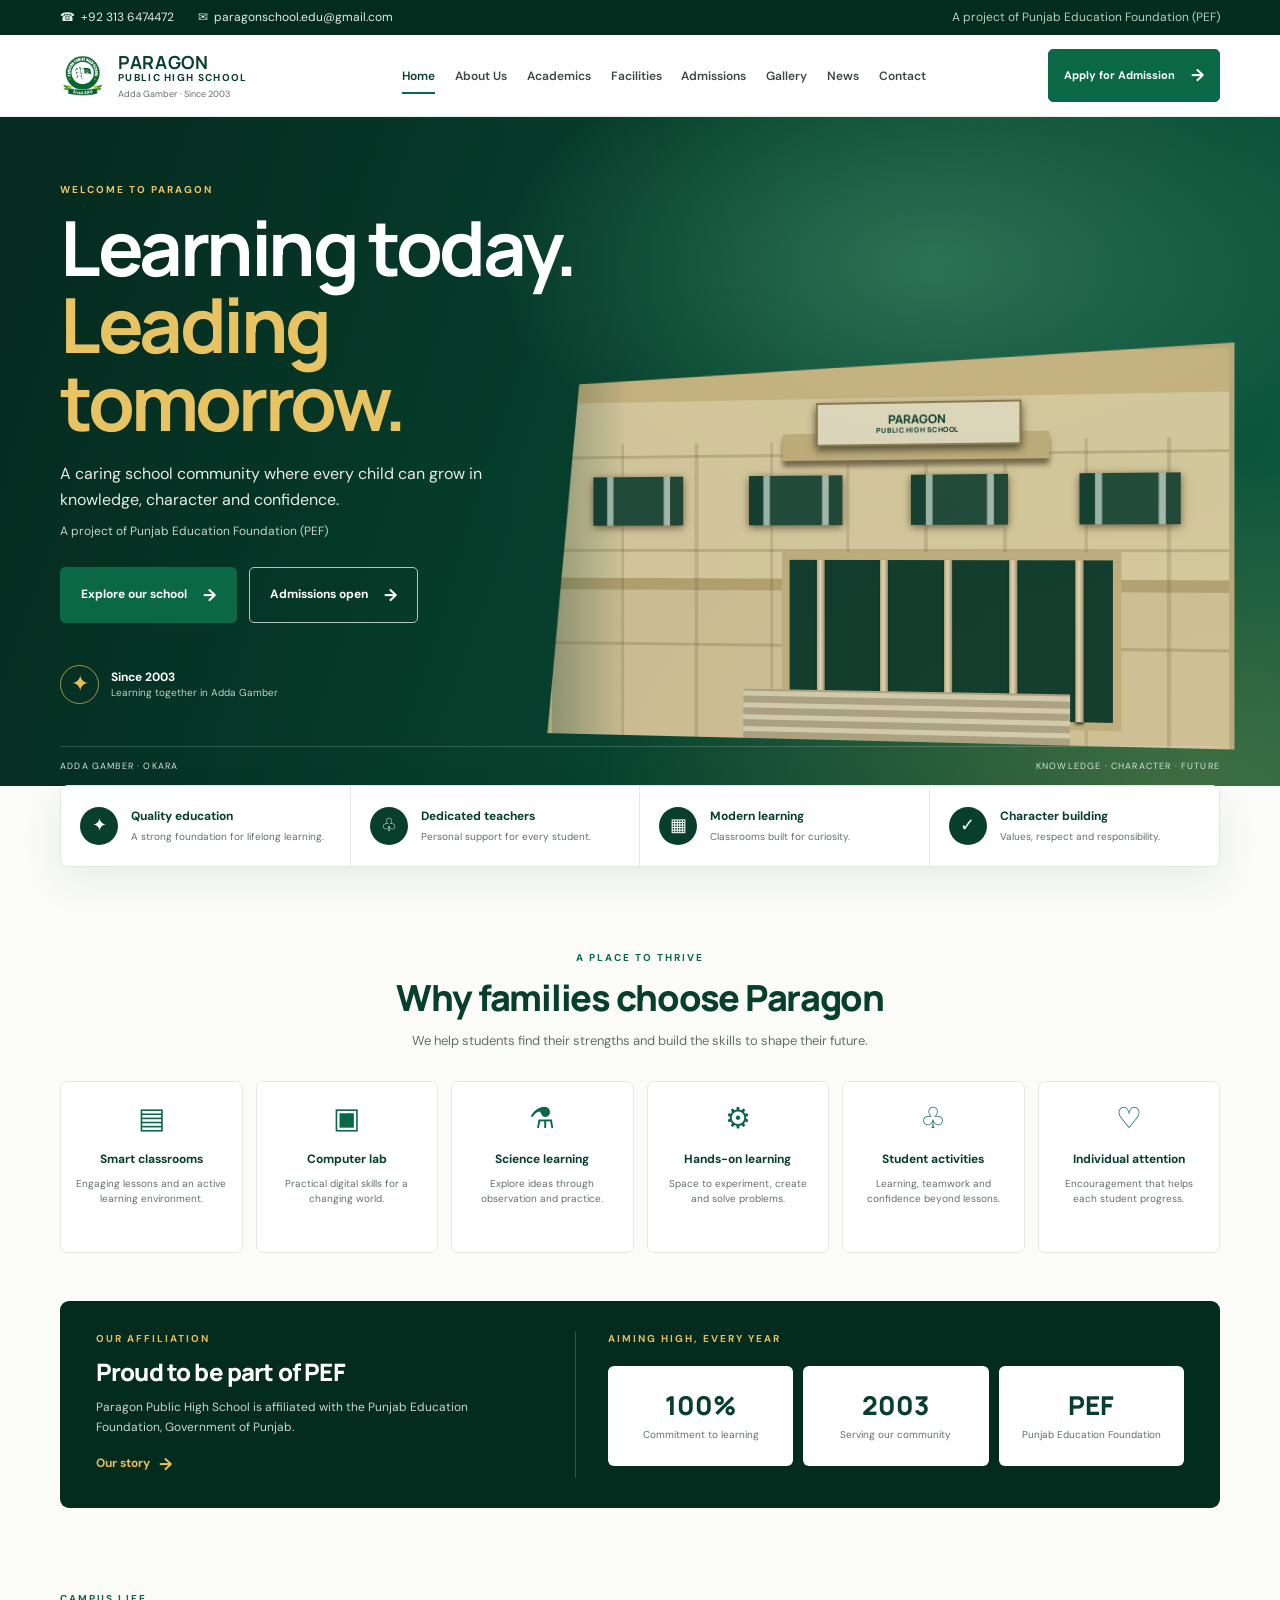
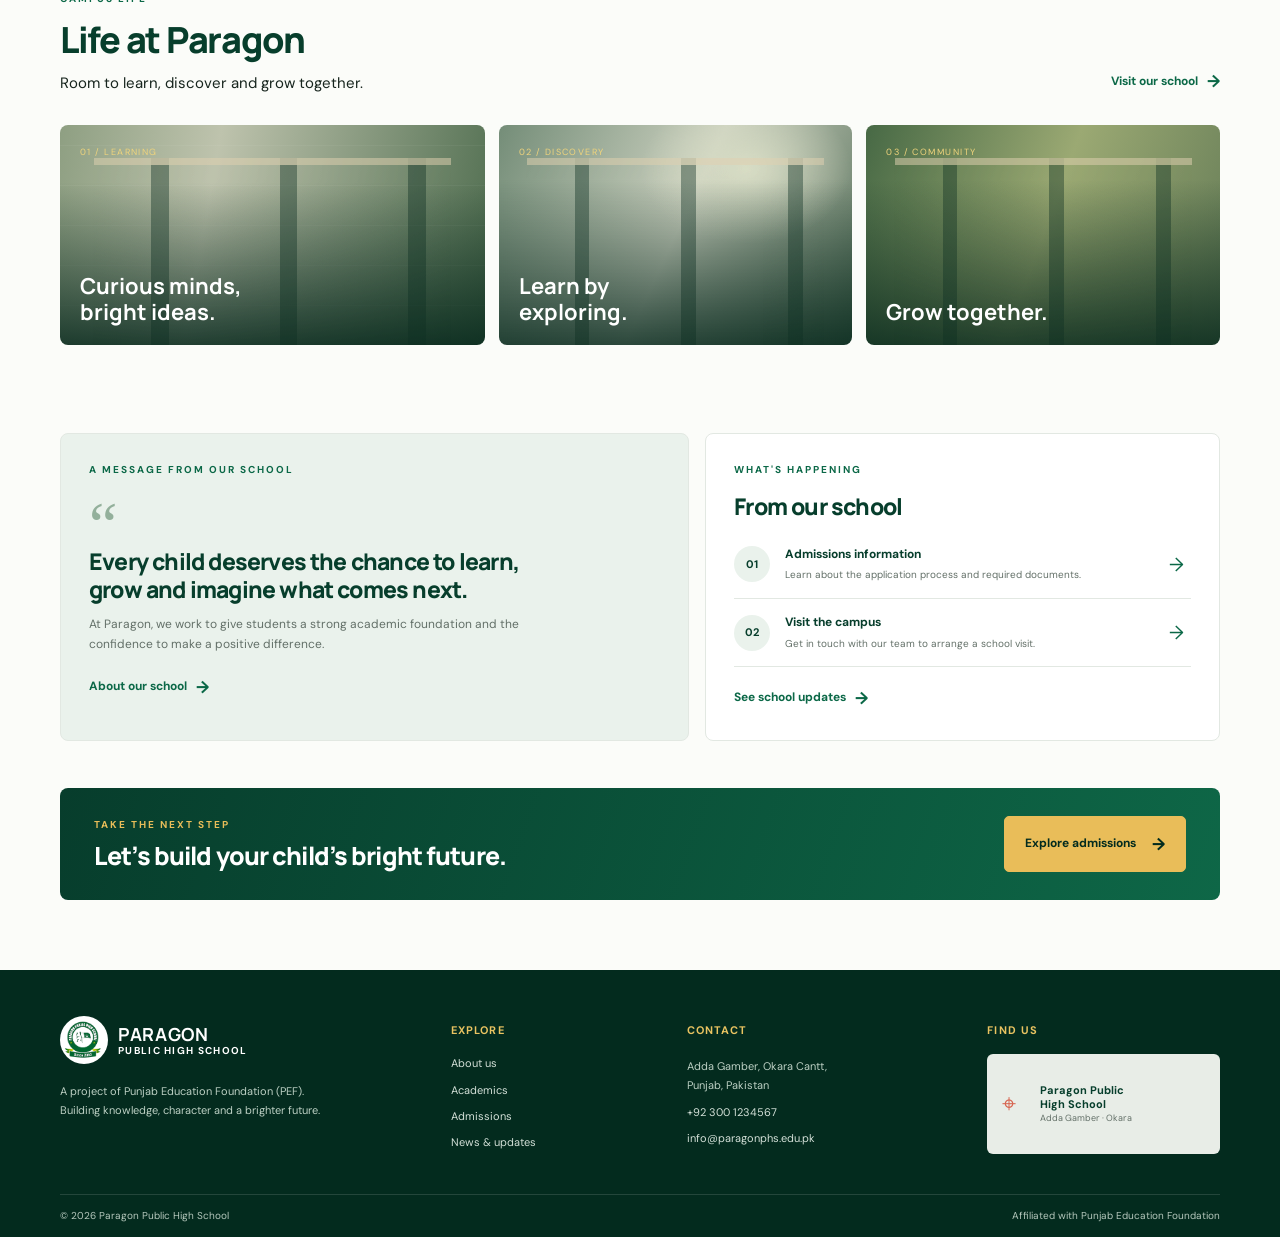
==== commit 3fcdd7f5: "Contact detail polished, exact map location  & whatsApp chat button added" ====
--- a/index.html
+++ b/index.html
@@ -1,22 +1,312 @@
 <!doctype html>
 <html lang="en">
-<head>
-  <meta charset="utf-8"><meta name="viewport" content="width=device-width, initial-scale=1">
-  <meta name="description" content="Paragon Public High School in Adda Gamber, Okara — building knowledge, character and a brighter future.">
-  <title>Paragon Public High School | Adda Gamber</title><link rel="icon" href="logo.png"><link rel="stylesheet" href="style.css">
-</head>
-<body>
-  <div class="topbar"><div class="container topbar-inner"><span>☎ &nbsp;+92 300 1234567</span><a href="mailto:info@paragonphs.edu.pk">✉ &nbsp;info@paragonphs.edu.pk</a><span class="topbar-note">A project of Punjab Education Foundation (PEF)</span></div></div>
-  <header class="site-header"><div class="container nav-wrap"><a class="brand" href="index.html"><img src="logo.png" alt="Paragon Public High School crest"><span><strong>PARAGON</strong><small>PUBLIC HIGH SCHOOL</small><em>Adda Gamber · Since 2003</em></span></a><button class="menu-toggle" aria-label="Open menu" aria-expanded="false">☰</button><nav class="main-nav"><a class="active" href="index.html">Home</a><a href="about.html">About Us</a><a href="course.html">Academics</a><a href="index.html#facilities">Facilities</a><a href="admissions.html">Admissions</a><a href="index.html#life">Gallery</a><a href="blog.html">News</a><a href="contact.html">Contact</a></nav><a class="button button-small nav-cta" href="admissions.html">Apply for Admission <span>→</span></a></div></header>
-  <main>
-    <section class="hero"><div class="hero-building" aria-hidden="true"><div class="school-sign">PARAGON <small>PUBLIC HIGH SCHOOL</small></div><div class="building-roof"></div><div class="building-upper"><i></i><i></i><i></i><i></i></div><div class="building-columns"><i></i><i></i><i></i><i></i><i></i></div><div class="building-steps"></div></div><div class="container hero-content"><p class="eyebrow">WELCOME TO PARAGON</p><h1>Learning today.<br><span>Leading tomorrow.</span></h1><p class="hero-lead">A caring school community where every child can grow in knowledge, character and confidence.</p><p class="hero-sub">A project of Punjab Education Foundation (PEF)</p><div class="hero-actions"><a class="button" href="about.html">Explore our school <span>→</span></a><a class="button button-outline" href="admissions.html">Admissions open <span>→</span></a></div><div class="hero-proof"><span class="proof-mark">✦</span><span><b>Since 2003</b><small>Learning together in Adda Gamber</small></span></div></div><div class="hero-bottom container"><span>ADDA GAMBER · OKARA</span><span>KNOWLEDGE · CHARACTER · FUTURE</span></div></section>
-    <section class="feature-strip container" aria-label="Our strengths"><article><span class="feature-icon">✦</span><div><h3>Quality education</h3><p>A strong foundation for lifelong learning.</p></div></article><article><span class="feature-icon">♧</span><div><h3>Dedicated teachers</h3><p>Personal support for every student.</p></div></article><article><span class="feature-icon">▦</span><div><h3>Modern learning</h3><p>Classrooms built for curiosity.</p></div></article><article><span class="feature-icon">✓</span><div><h3>Character building</h3><p>Values, respect and responsibility.</p></div></article></section>
-    <section class="section container" id="facilities"><div class="section-heading"><p class="eyebrow">A PLACE TO THRIVE</p><h2>Why families choose Paragon</h2><p>We help students find their strengths and build the skills to shape their future.</p></div><div class="card-grid six-grid"><article class="icon-card"><span>▤</span><h3>Smart classrooms</h3><p>Engaging lessons and an active learning environment.</p></article><article class="icon-card"><span>▣</span><h3>Computer lab</h3><p>Practical digital skills for a changing world.</p></article><article class="icon-card"><span>⚗</span><h3>Science learning</h3><p>Explore ideas through observation and practice.</p></article><article class="icon-card"><span>⚙</span><h3>Hands-on learning</h3><p>Space to experiment, create and solve problems.</p></article><article class="icon-card"><span>♧</span><h3>Student activities</h3><p>Learning, teamwork and confidence beyond lessons.</p></article><article class="icon-card"><span>♡</span><h3>Individual attention</h3><p>Encouragement that helps each student progress.</p></article></div></section>
-    <section class="results-band container"><div class="results-intro"><p class="eyebrow">OUR AFFILIATION</p><h2>Proud to be part of PEF</h2><p>Paragon Public High School is affiliated with the Punjab Education Foundation, Government of Punjab.</p><a href="about.html" class="text-link">Our story <span>→</span></a></div><div class="results-data"><p class="eyebrow">AIMING HIGH, EVERY YEAR</p><div class="stats"><article><strong>100%</strong><span>Commitment to learning</span></article><article><strong>2003</strong><span>Serving our community</span></article><article><strong>PEF</strong><span>Punjab Education Foundation</span></article></div></div></section>
-    <section class="section container" id="life"><div class="section-heading section-heading-row"><div><p class="eyebrow">CAMPUS LIFE</p><h2>Life at Paragon</h2><p>Room to learn, discover and grow together.</p></div><a class="text-link" href="contact.html">Visit our school <span>→</span></a></div><div class="life-grid"><article class="life-card life-class"><span>01 / LEARNING</span><h3>Curious minds,<br>bright ideas.</h3></article><article class="life-card life-science"><span>02 / DISCOVERY</span><h3>Learn by<br>exploring.</h3></article><article class="life-card life-sport"><span>03 / COMMUNITY</span><h3>Grow together.</h3></article></div></section>
-    <section class="message-news container"><article class="principal-card"><p class="eyebrow">A MESSAGE FROM OUR SCHOOL</p><div class="quote-mark">“</div><h2>Every child deserves the chance to learn, grow and imagine what comes next.</h2><p>At Paragon, we work to give students a strong academic foundation and the confidence to make a positive difference.</p><a class="text-link" href="about.html">About our school <span>→</span></a></article><article class="news-card"><p class="eyebrow">WHAT'S HAPPENING</p><h2>From our school</h2><div class="news-item"><time>01</time><div><h3>Admissions information</h3><p>Learn about the application process and required documents.</p></div><a href="admissions.html" aria-label="Read admissions information">→</a></div><div class="news-item"><time>02</time><div><h3>Visit the campus</h3><p>Get in touch with our team to arrange a school visit.</p></div><a href="contact.html" aria-label="Contact the school">→</a></div><a class="text-link" href="blog.html">See school updates <span>→</span></a></article></section>
-    <section class="cta-band container"><div><p class="eyebrow">TAKE THE NEXT STEP</p><h2>Let’s build your child’s bright future.</h2></div><a href="admissions.html" class="button button-gold">Explore admissions <span>→</span></a></section>
-  </main>
-  <footer class="site-footer"><div class="container footer-grid"><div class="footer-brand"><a class="brand brand-light" href="index.html"><img src="logo.png" alt=""><span><strong>PARAGON</strong><small>PUBLIC HIGH SCHOOL</small></span></a><p>A project of Punjab Education Foundation (PEF).<br>Building knowledge, character and a brighter future.</p></div><div><h3>Explore</h3><a href="about.html">About us</a><a href="course.html">Academics</a><a href="admissions.html">Admissions</a><a href="blog.html">News & updates</a></div><div><h3>Contact</h3><p>Adda Gamber, Okara Cantt,<br>Punjab, Pakistan</p><a href="tel:+923001234567">+92 300 1234567</a><a href="mailto:info@paragonphs.edu.pk">info@paragonphs.edu.pk</a></div><div><h3>Find us</h3><a class="map-card" href="https://maps.google.com/?q=Adda+Gamber,+Okara,+Pakistan" target="_blank" rel="noreferrer"><span>⌖</span><b>Paragon Public<br>High School</b><small>Adda Gamber · Okara</small></a></div></div><div class="container footer-bottom"><span>© <span data-year>2026</span> Paragon Public High School</span><span>Affiliated with Punjab Education Foundation</span></div></footer>
-  <script src="script.js"></script>
-</body></html>
+  <head>
+    <meta charset="utf-8" />
+    <meta name="viewport" content="width=device-width, initial-scale=1" />
+    <meta
+      name="description"
+      content="Paragon Public High School in Adda Gamber, Okara — building knowledge, character and a brighter future."
+    />
+    <title>Paragon Public High School | Adda Gamber</title>
+    <link rel="icon" href="logo.png" />
+    <link rel="stylesheet" href="style.css" />
+  </head>
+  <body>
+    <div class="topbar">
+      <div class="container topbar-inner">
+        <span>☎ &nbsp;+92 313 6474472</span
+        ><a href="mailto:paragonschool.edu@gmail.com"
+          >✉ &nbsp;paragonschool.edu@gmail.com</a
+        ><span class="topbar-note"
+          >A project of Punjab Education Foundation (PEF)</span
+        >
+      </div>
+    </div>
+    <header class="site-header">
+      <div class="container nav-wrap">
+        <a class="brand" href="index.html"
+          ><img src="logo.png" alt="Paragon Public High School crest" /><span
+            ><strong>PARAGON</strong><small>PUBLIC HIGH SCHOOL</small
+            ><em>Adda Gamber · Since 2003</em></span
+          ></a
+        ><button
+          class="menu-toggle"
+          aria-label="Open menu"
+          aria-expanded="false"
+        >
+          ☰
+        </button>
+        <nav class="main-nav">
+          <a class="active" href="index.html">Home</a
+          ><a href="about.html">About Us</a><a href="course.html">Academics</a
+          ><a href="index.html#facilities">Facilities</a
+          ><a href="admissions.html">Admissions</a
+          ><a href="index.html#life">Gallery</a><a href="blog.html">News</a
+          ><a href="contact.html">Contact</a>
+        </nav>
+        <a class="button button-small nav-cta" href="admissions.html"
+          >Apply for Admission <span>→</span></a
+        >
+      </div>
+    </header>
+    <main>
+      <section class="hero">
+        <div class="hero-building" aria-hidden="true">
+          <div class="school-sign">
+            PARAGON <small>PUBLIC HIGH SCHOOL</small>
+          </div>
+          <div class="building-roof"></div>
+          <div class="building-upper"><i></i><i></i><i></i><i></i></div>
+          <div class="building-columns">
+            <i></i><i></i><i></i><i></i><i></i>
+          </div>
+          <div class="building-steps"></div>
+        </div>
+        <div class="container hero-content">
+          <p class="eyebrow">WELCOME TO PARAGON</p>
+          <h1>Learning today.<br /><span>Leading tomorrow.</span></h1>
+          <p class="hero-lead">
+            A caring school community where every child can grow in knowledge,
+            character and confidence.
+          </p>
+          <p class="hero-sub">A project of Punjab Education Foundation (PEF)</p>
+          <div class="hero-actions">
+            <a class="button" href="about.html"
+              >Explore our school <span>→</span></a
+            ><a class="button button-outline" href="admissions.html"
+              >Admissions open <span>→</span></a
+            >
+          </div>
+          <div class="hero-proof">
+            <span class="proof-mark">✦</span
+            ><span
+              ><b>Since 2003</b
+              ><small>Learning together in Adda Gamber</small></span
+            >
+          </div>
+        </div>
+        <div class="hero-bottom container">
+          <span>ADDA GAMBER · OKARA</span
+          ><span>KNOWLEDGE · CHARACTER · FUTURE</span>
+        </div>
+      </section>
+      <section class="feature-strip container" aria-label="Our strengths">
+        <article>
+          <span class="feature-icon">✦</span>
+          <div>
+            <h3>Quality education</h3>
+            <p>A strong foundation for lifelong learning.</p>
+          </div>
+        </article>
+        <article>
+          <span class="feature-icon">♧</span>
+          <div>
+            <h3>Dedicated teachers</h3>
+            <p>Personal support for every student.</p>
+          </div>
+        </article>
+        <article>
+          <span class="feature-icon">▦</span>
+          <div>
+            <h3>Modern learning</h3>
+            <p>Classrooms built for curiosity.</p>
+          </div>
+        </article>
+        <article>
+          <span class="feature-icon">✓</span>
+          <div>
+            <h3>Character building</h3>
+            <p>Values, respect and responsibility.</p>
+          </div>
+        </article>
+      </section>
+      <section class="section container" id="facilities">
+        <div class="section-heading">
+          <p class="eyebrow">A PLACE TO THRIVE</p>
+          <h2>Why families choose Paragon</h2>
+          <p>
+            We help students find their strengths and build the skills to shape
+            their future.
+          </p>
+        </div>
+        <div class="card-grid six-grid">
+          <article class="icon-card">
+            <span>▤</span>
+            <h3>Smart classrooms</h3>
+            <p>Engaging lessons and an active learning environment.</p>
+          </article>
+          <article class="icon-card">
+            <span>▣</span>
+            <h3>Computer lab</h3>
+            <p>Practical digital skills for a changing world.</p>
+          </article>
+          <article class="icon-card">
+            <span>⚗</span>
+            <h3>Science learning</h3>
+            <p>Explore ideas through observation and practice.</p>
+          </article>
+          <article class="icon-card">
+            <span>⚙</span>
+            <h3>Hands-on learning</h3>
+            <p>Space to experiment, create and solve problems.</p>
+          </article>
+          <article class="icon-card">
+            <span>♧</span>
+            <h3>Student activities</h3>
+            <p>Learning, teamwork and confidence beyond lessons.</p>
+          </article>
+          <article class="icon-card">
+            <span>♡</span>
+            <h3>Individual attention</h3>
+            <p>Encouragement that helps each student progress.</p>
+          </article>
+        </div>
+      </section>
+      <section class="results-band container">
+        <div class="results-intro">
+          <p class="eyebrow">OUR AFFILIATION</p>
+          <h2>Proud to be part of PEF</h2>
+          <p>
+            Paragon Public High School is affiliated with the Punjab Education
+            Foundation, Government of Punjab.
+          </p>
+          <a href="about.html" class="text-link">Our story <span>→</span></a>
+        </div>
+        <div class="results-data">
+          <p class="eyebrow">AIMING HIGH, EVERY YEAR</p>
+          <div class="stats">
+            <article>
+              <strong>100%</strong><span>Commitment to learning</span>
+            </article>
+            <article>
+              <strong>2003</strong><span>Serving our community</span>
+            </article>
+            <article>
+              <strong>PEF</strong><span>Punjab Education Foundation</span>
+            </article>
+          </div>
+        </div>
+      </section>
+      <section class="section container" id="life">
+        <div class="section-heading section-heading-row">
+          <div>
+            <p class="eyebrow">CAMPUS LIFE</p>
+            <h2>Life at Paragon</h2>
+            <p>Room to learn, discover and grow together.</p>
+          </div>
+          <a class="text-link" href="contact.html"
+            >Visit our school <span>→</span></a
+          >
+        </div>
+        <div class="life-grid">
+          <article class="life-card life-class">
+            <span>01 / LEARNING</span>
+            <h3>Curious minds,<br />bright ideas.</h3>
+          </article>
+          <article class="life-card life-science">
+            <span>02 / DISCOVERY</span>
+            <h3>Learn by<br />exploring.</h3>
+          </article>
+          <article class="life-card life-sport">
+            <span>03 / COMMUNITY</span>
+            <h3>Grow together.</h3>
+          </article>
+        </div>
+      </section>
+      <section class="message-news container">
+        <article class="principal-card">
+          <p class="eyebrow">A MESSAGE FROM OUR SCHOOL</p>
+          <div class="quote-mark">“</div>
+          <h2>
+            Every child deserves the chance to learn, grow and imagine what
+            comes next.
+          </h2>
+          <p>
+            At Paragon, we work to give students a strong academic foundation
+            and the confidence to make a positive difference.
+          </p>
+          <a class="text-link" href="about.html"
+            >About our school <span>→</span></a
+          >
+        </article>
+        <article class="news-card">
+          <p class="eyebrow">WHAT'S HAPPENING</p>
+          <h2>From our school</h2>
+          <div class="news-item">
+            <time>01</time>
+            <div>
+              <h3>Admissions information</h3>
+              <p>Learn about the application process and required documents.</p>
+            </div>
+            <a href="admissions.html" aria-label="Read admissions information"
+              >→</a
+            >
+          </div>
+          <div class="news-item">
+            <time>02</time>
+            <div>
+              <h3>Visit the campus</h3>
+              <p>Get in touch with our team to arrange a school visit.</p>
+            </div>
+            <a href="contact.html" aria-label="Contact the school">→</a>
+          </div>
+          <a class="text-link" href="blog.html"
+            >See school updates <span>→</span></a
+          >
+        </article>
+      </section>
+      <section class="cta-band container">
+        <div>
+          <p class="eyebrow">TAKE THE NEXT STEP</p>
+          <h2>Let’s build your child’s bright future.</h2>
+        </div>
+        <a href="admissions.html" class="button button-gold"
+          >Explore admissions <span>→</span></a
+        >
+      </section>
+    </main>
+    <footer class="site-footer">
+      <div class="container footer-grid">
+        <div class="footer-brand">
+          <a class="brand brand-light" href="index.html"
+            ><img src="logo.png" alt="" /><span
+              ><strong>PARAGON</strong><small>PUBLIC HIGH SCHOOL</small></span
+            ></a
+          >
+          <p>
+            A project of Punjab Education Foundation (PEF).<br />Building
+            knowledge, character and a brighter future.
+          </p>
+        </div>
+        <div>
+          <h3>Explore</h3>
+          <a href="about.html">About us</a><a href="course.html">Academics</a
+          ><a href="admissions.html">Admissions</a
+          ><a href="blog.html">News & updates</a>
+        </div>
+        <div>
+          <h3>Contact</h3>
+          <p>Adda Gamber, Okara Cantt,<br />Punjab, Pakistan</p>
+          <a href="tel:+923001234567">+92 300 1234567</a
+          ><a href="mailto:info@paragonphs.edu.pk">info@paragonphs.edu.pk</a>
+        </div>
+        <div>
+          <h3>Find us</h3>
+          <a
+            class="map-card"
+            href="https://maps.google.com/?q=Adda+Gamber,+Okara,+Pakistan"
+            target="_blank"
+            rel="noreferrer"
+            ><span>⌖</span><b>Paragon Public<br />High School</b
+            ><small>Adda Gamber · Okara</small></a
+          >
+        </div>
+      </div>
+      <div class="container footer-bottom">
+        <span>© <span data-year>2026</span> Paragon Public High School</span
+        ><span>Affiliated with Punjab Education Foundation</span>
+      </div>
+    </footer>
+    <script src="script.js"></script>
+  </body>
+</html>
--- a/style.css
+++ b/style.css
@@ -1,17 +1,1932 @@
-@import url('https://fonts.googleapis.com/css2?family=DM+Sans:wght@400;500;600;700&family=Manrope:wght@400;500;600;700;800&display=swap');
-:root{--green:#073e2c;--deep:#032b1e;--mid:#0b6847;--mint:#eaf2ec;--paper:#fbfcf9;--gold:#e9bd59;--ink:#17251e;--muted:#637068;--line:#e2e8e2;--white:#fff;--serif:Georgia,'Times New Roman',serif;--sans:'DM Sans',Arial,sans-serif;--display:'Manrope',Arial,sans-serif;--shadow:0 14px 40px rgba(15,45,31,.08)}
-*{box-sizing:border-box}html{scroll-behavior:smooth}body{margin:0;background:var(--paper);color:var(--ink);font-family:var(--sans);font-size:15px;line-height:1.65}a{color:inherit;text-decoration:none}img{max-width:100%}.container{width:min(1160px,calc(100% - 48px));margin-inline:auto}.topbar{background:var(--deep);color:#e3eee8;font-size:12px}.topbar-inner{min-height:35px;display:flex;align-items:center;gap:24px}.topbar a:hover{color:var(--gold)}.topbar-note{margin-left:auto;color:#b9cfc0}.site-header{height:82px;background:rgba(255,255,255,.97);position:sticky;top:0;z-index:10;border-bottom:1px solid #edf0ec}.nav-wrap{height:100%;display:flex;align-items:center;justify-content:space-between;gap:22px}.brand{display:flex;align-items:center;gap:10px;min-width:220px;color:var(--green)}.brand img{width:48px;height:48px;object-fit:contain}.brand span{display:flex;flex-direction:column;line-height:1.15}.brand strong{font-family:var(--display);font-size:18px;letter-spacing:.035em}.brand small{font-size:10px;font-weight:700;letter-spacing:.13em}.brand em{font-size:9px;font-style:normal;color:var(--muted);margin-top:5px}.main-nav{display:flex;align-items:center;gap:clamp(10px,1.55vw,23px)}.main-nav a{font-size:12px;font-weight:600;color:#3d4842;white-space:nowrap;padding:29px 0 26px;position:relative}.main-nav a:after{content:'';height:2px;position:absolute;bottom:19px;left:0;right:100%;background:var(--mid);transition:.2s}.main-nav a:hover:after,.main-nav a.active:after{right:0}.main-nav a.active{color:var(--green)}.menu-toggle{display:none;border:0;background:none;font-size:26px;color:var(--green);cursor:pointer}.button{display:inline-flex;align-items:center;justify-content:center;gap:16px;padding:13px 20px;border:1px solid var(--mid);border-radius:5px;background:var(--mid);color:white;font-weight:700;font-size:12px;transition:.2s}.button:hover{background:var(--deep);border-color:var(--deep);transform:translateY(-1px)}.button span,.text-link span{font-size:17px}.button-small{padding:11px 15px;font-size:11px;white-space:nowrap}.button-outline{background:transparent;border-color:rgba(255,255,255,.7);color:white}.button-outline:hover{background:#fff;color:var(--green);border-color:#fff}.button-gold{background:var(--gold);border-color:var(--gold);color:var(--deep)}.button-gold:hover{background:#f2cc72;border-color:#f2cc72;color:var(--deep)}
-.hero{min-height:530px;background:radial-gradient(ellipse at 73% 22%,#2c7254 0%,transparent 33%),linear-gradient(110deg,#052b20 2%,#06432f 53%,#0d5a40 100%);color:white;position:relative;overflow:hidden;display:flex;align-items:center}.hero:before{content:'';position:absolute;inset:0;background:linear-gradient(90deg,rgba(3,35,25,.15),transparent 64%),radial-gradient(ellipse at 92% 100%,rgba(231,184,79,.24),transparent 35%)}.hero-content{position:relative;z-index:2;padding:65px 0 82px}.eyebrow{font-size:10px;letter-spacing:.2em;font-weight:700;color:var(--mid);margin:0 0 10px}.hero .eyebrow{color:#eac667}.hero h1{font-family:var(--display);font-size:clamp(42px,6vw,76px);line-height:1.02;letter-spacing:-.045em;margin:0 0 20px;max-width:590px}.hero h1 span{color:#e8c363}.hero-lead{font-size:16px;line-height:1.65;color:#e4ece6;max-width:450px;margin:0 0 8px}.hero-sub{font-size:12px;color:#c4d6ca;margin:0 0 25px}.hero-actions{display:flex;gap:12px;flex-wrap:wrap}.hero-proof{display:flex;gap:12px;align-items:center;margin-top:42px;color:#fff}.proof-mark{width:39px;height:39px;border:1px solid rgba(233,189,89,.7);border-radius:50%;display:grid;place-items:center;color:var(--gold);font-size:22px}.hero-proof span:last-child{display:grid;line-height:1.35}.hero-proof b{font-size:12px}.hero-proof small{font-size:10px;color:#bfd2c6}.hero-building{position:absolute;z-index:1;width:min(54%,720px);height:390px;right:4.5%;bottom:45px;opacity:.9;background:linear-gradient(90deg,rgba(3,53,35,.3),transparent 12%),linear-gradient(#d7bb87 0 11%,#e8d3a6 11% 58%,#c4a977 58% 61%,#e0c99d 61% 100%);border:5px solid #c8b284;border-bottom:0;box-shadow:0 25px 70px rgba(0,0,0,.25);transform:perspective(1000px) rotateY(-7deg);clip-path:polygon(5% 7%,100% 0,100% 100%,0 100%)}.hero-building:before{content:'';position:absolute;inset:22% 0 0;background:repeating-linear-gradient(90deg,transparent 0 11%,rgba(91,71,42,.17) 11% 11.5%),repeating-linear-gradient(0deg,transparent 0 31%,rgba(99,77,47,.22) 31% 32%)}.building-upper{position:absolute;inset:31% 3% 56%;display:flex;gap:3%;justify-content:space-around}.building-upper i{display:block;width:15%;height:100%;background:linear-gradient(90deg,#173f32 0 15%,#aac0b0 16% 22%,#244a3a 23% 78%,#b4c2b5 79% 85%,#244737 86%);box-shadow:0 2px 8px #725f40}.building-columns{position:absolute;left:37%;right:16%;top:53%;height:41%;display:flex;justify-content:space-around;background:#123a2c;box-shadow:0 0 0 8px #d1b684}.building-columns i{height:100%;width:8px;background:linear-gradient(90deg,#c7ae7e,#f3e4c2 45%,#ac966d);box-shadow:0 2px 3px #17251e}.building-roof{position:absolute;top:20%;left:36%;width:39%;height:7%;background:#d0b681;box-shadow:0 6px 5px #806d4d}.school-sign{position:absolute;z-index:2;top:12%;left:41%;width:30%;padding:9px 4px;background:#f1e4c8;color:#174232;text-align:center;font-family:var(--display);font-size:12px;font-weight:800;line-height:1.15;border:2px solid #977e51;box-shadow:0 4px 8px #584c37}.school-sign small{display:block;font-size:7px;letter-spacing:.08em}.building-steps{position:absolute;bottom:0;left:30%;width:48%;height:13%;background:repeating-linear-gradient(0deg,#baaa89 0 7px,#e5d6b7 7px 12px)}.hero-bottom{position:absolute;z-index:3;bottom:0;left:50%;transform:translateX(-50%);display:flex;justify-content:space-between;padding:12px 0;border-top:1px solid rgba(255,255,255,.18);font-size:9px;letter-spacing:.13em;color:#d6e3da}
-.feature-strip{display:grid;grid-template-columns:repeat(4,1fr);background:white;border:1px solid var(--line);border-radius:8px;margin-top:-1px;position:relative;z-index:4;box-shadow:var(--shadow)}.feature-strip article{display:flex;gap:13px;align-items:center;padding:21px 19px;border-right:1px solid var(--line)}.feature-strip article:last-child{border:0}.feature-icon{width:38px;height:38px;flex:none;border-radius:50%;background:var(--green);color:white;display:grid;place-items:center;font-size:18px}.feature-strip h3,.feature-strip p{margin:0}.feature-strip h3{font-size:12px;color:var(--green)}.feature-strip p{font-size:10px;line-height:1.45;color:var(--muted);margin-top:4px}.section{padding-top:83px;padding-bottom:20px}.section-heading{text-align:center;margin:0 auto 30px;max-width:570px}.section-heading h2,.message-news h2,.results-band h2,.cta-band h2{font:800 clamp(26px,3vw,36px)/1.2 var(--display);letter-spacing:-.035em;color:var(--green);margin:0 0 10px}.section-heading>p:last-child{margin:0;color:var(--muted);font-size:13px}.card-grid{display:grid;gap:13px}.six-grid{grid-template-columns:repeat(6,1fr)}.icon-card{min-height:172px;text-align:center;padding:22px 13px;background:#fff;border:1px solid var(--line);border-radius:7px;transition:.2s}.icon-card:hover{transform:translateY(-4px);box-shadow:var(--shadow);border-color:#a7c1af}.icon-card>span{font-size:29px;line-height:1;color:var(--mid)}.icon-card h3{margin:14px 0 6px;font-size:12px;color:var(--green)}.icon-card p{margin:0;font-size:10px;line-height:1.55;color:var(--muted)}
-.results-band{display:grid;grid-template-columns:1fr 1.2fr;background:var(--deep);border-radius:9px;color:#fff;padding:30px 36px;gap:32px;margin-top:28px}.results-intro{padding-right:24px;border-right:1px solid rgba(255,255,255,.2)}.results-band .eyebrow{color:var(--gold)}.results-band h2{color:#fff;font-size:24px}.results-band p:not(.eyebrow){font-size:12px;color:#c8d8ce;max-width:380px}.text-link{display:inline-flex;align-items:center;gap:9px;color:var(--mid);font-weight:700;font-size:12px}.results-band .text-link{color:var(--gold)}.results-data .eyebrow{margin-bottom:18px}.stats{display:grid;grid-template-columns:repeat(3,1fr);gap:10px}.stats article{background:#fff;color:var(--green);min-height:100px;border-radius:6px;display:flex;flex-direction:column;align-items:center;justify-content:center;text-align:center;padding:12px}.stats strong{font:800 26px var(--display)}.stats span{font-size:10px;color:var(--muted);margin-top:4px}
-.section-heading-row{max-width:none;display:flex;align-items:end;justify-content:space-between;text-align:left}.section-heading-row>div>p:last-child{margin:0}.life-grid{display:grid;grid-template-columns:1.2fr 1fr 1fr;gap:14px}.life-card{min-height:220px;border-radius:8px;overflow:hidden;padding:20px;position:relative;display:flex;flex-direction:column;justify-content:space-between;color:#fff;background-color:#315944;background-image:linear-gradient(0deg,rgba(3,37,26,.83),transparent 74%),repeating-linear-gradient(0deg,transparent 0 39px,rgba(255,255,255,.09) 40px),linear-gradient(100deg,#8e9f82,#bec3ad 35%,#4f6d4f)}.life-card:before{content:'';position:absolute;inset:15% 8% 0;background:repeating-linear-gradient(90deg,transparent 0 16%,rgba(13,47,34,.62) 16% 21%,transparent 21% 36%);border-top:7px solid rgba(224,209,177,.8);opacity:.65}.life-science{background-color:#48715c;background-image:linear-gradient(0deg,rgba(3,37,26,.8),transparent 75%),radial-gradient(ellipse at 70% 20%,#d8ddc5,transparent 30%),linear-gradient(115deg,#748d78,#ccd1c0 50%,#56705a)}.life-sport{background-color:#5b7950;background-image:linear-gradient(0deg,rgba(3,37,26,.8),transparent 75%),linear-gradient(110deg,#476945,#9ba973 50%,#647b56)}.life-card span,.life-card h3{position:relative;z-index:1}.life-card span{font-size:9px;letter-spacing:.16em;color:#f0d47c}.life-card h3{font:700 22px/1.2 var(--display);margin:0}.message-news{display:grid;grid-template-columns:1.1fr .9fr;gap:16px;padding-top:68px;padding-bottom:25px}.principal-card,.news-card{padding:28px;background:white;border:1px solid var(--line);border-radius:8px}.principal-card{background:var(--mint);position:relative;padding-right:50px}.principal-card .eyebrow,.news-card .eyebrow{margin-bottom:14px}.quote-mark{font:64px/1 var(--serif);color:#93b09b;margin-top:0}.principal-card h2{font-size:23px;max-width:475px;margin-top:-9px}.principal-card>p:not(.eyebrow){font-size:12px;color:var(--muted);max-width:460px;margin:12px 0 18px}.news-card h2{font-size:23px}.news-item{display:grid;grid-template-columns:39px 1fr 22px;gap:12px;align-items:center;padding:14px 0;border-bottom:1px solid var(--line)}.news-item time{width:36px;height:36px;background:var(--mint);border-radius:50%;display:grid;place-items:center;color:var(--green);font-size:11px;font-weight:700}.news-item h3{font-size:12px;color:var(--green);margin:0}.news-item p{font-size:10px;color:var(--muted);margin:3px 0 0}.news-item>a{color:var(--mid);font-size:19px}.news-card>.text-link{margin-top:17px}.cta-band{display:flex;align-items:center;justify-content:space-between;gap:20px;padding:28px 34px;margin-top:22px;margin-bottom:70px;border-radius:8px;background:linear-gradient(110deg,#073d2c,#0e6747);color:white}.cta-band .eyebrow{color:var(--gold);margin-bottom:7px}.cta-band h2{color:#fff;font-size:25px;margin:0}
-.site-footer{background:var(--deep);color:#eaf0ec;padding:46px 0 0}.footer-grid{display:grid;grid-template-columns:1.35fr .75fr 1fr .9fr;gap:42px;padding-bottom:35px}.brand-light{color:#fff;min-width:0}.brand-light img{background:#fff;border-radius:50%;padding:2px}.footer-brand>p,.footer-grid>div>p{font-size:11px;color:#bdd0c4;line-height:1.7;margin:18px 0 0}.footer-grid h3{font-size:11px;letter-spacing:.1em;text-transform:uppercase;color:#e9c361;margin:5px 0 15px}.footer-grid>div:not(.footer-brand)>a:not(.map-card){display:block;font-size:11px;color:#d4e0d8;margin:8px 0}.footer-grid a:hover{color:var(--gold)}.map-card{min-height:100px;background:#e8ede7;border-radius:6px;color:var(--green);padding:15px;display:grid;grid-template-columns:30px 1fr;align-content:center;column-gap:8px}.map-card>span{grid-row:span 2;font-size:25px;color:#d7644f}.map-card b{font-size:11px;line-height:1.3}.map-card small{font-size:9px;color:var(--muted)}.footer-bottom{border-top:1px solid rgba(255,255,255,.13);min-height:43px;display:flex;align-items:center;justify-content:space-between;font-size:10px;color:#b6c8bd}
+@import url("https://fonts.googleapis.com/css2?family=DM+Sans:wght@400;500;600;700&family=Manrope:wght@400;500;600;700;800&display=swap");
+:root {
+  --green: #073e2c;
+  --deep: #032b1e;
+  --mid: #0b6847;
+  --mint: #eaf2ec;
+  --paper: #fbfcf9;
+  --gold: #e9bd59;
+  --ink: #17251e;
+  --muted: #637068;
+  --line: #e2e8e2;
+  --white: #fff;
+  --serif: Georgia, "Times New Roman", serif;
+  --sans: "DM Sans", Arial, sans-serif;
+  --display: "Manrope", Arial, sans-serif;
+  --shadow: 0 14px 40px rgba(15, 45, 31, 0.08);
+}
+* {
+  box-sizing: border-box;
+}
+html {
+  scroll-behavior: smooth;
+}
+body {
+  margin: 0;
+  background: var(--paper);
+  color: var(--ink);
+  font-family: var(--sans);
+  font-size: 15px;
+  line-height: 1.65;
+}
+a {
+  color: inherit;
+  text-decoration: none;
+}
+img {
+  max-width: 100%;
+}
+.container {
+  width: min(1160px, calc(100% - 48px));
+  margin-inline: auto;
+}
+.topbar {
+  background: var(--deep);
+  color: #e3eee8;
+  font-size: 12px;
+}
+.topbar-inner {
+  min-height: 35px;
+  display: flex;
+  align-items: center;
+  gap: 24px;
+}
+.topbar a:hover {
+  color: var(--gold);
+}
+.topbar-note {
+  margin-left: auto;
+  color: #b9cfc0;
+}
+.site-header {
+  height: 82px;
+  background: rgba(255, 255, 255, 0.97);
+  position: sticky;
+  top: 0;
+  z-index: 10;
+  border-bottom: 1px solid #edf0ec;
+}
+.nav-wrap {
+  height: 100%;
+  display: flex;
+  align-items: center;
+  justify-content: space-between;
+  gap: 22px;
+}
+.brand {
+  display: flex;
+  align-items: center;
+  gap: 10px;
+  min-width: 220px;
+  color: var(--green);
+}
+.brand img {
+  width: 48px;
+  height: 48px;
+  object-fit: contain;
+}
+.brand span {
+  display: flex;
+  flex-direction: column;
+  line-height: 1.15;
+}
+.brand strong {
+  font-family: var(--display);
+  font-size: 18px;
+  letter-spacing: 0.035em;
+}
+.brand small {
+  font-size: 10px;
+  font-weight: 700;
+  letter-spacing: 0.13em;
+}
+.brand em {
+  font-size: 9px;
+  font-style: normal;
+  color: var(--muted);
+  margin-top: 5px;
+}
+.main-nav {
+  display: flex;
+  align-items: center;
+  gap: clamp(10px, 1.55vw, 23px);
+}
+.main-nav a {
+  font-size: 12px;
+  font-weight: 600;
+  color: #3d4842;
+  white-space: nowrap;
+  padding: 29px 0 26px;
+  position: relative;
+}
+.main-nav a:after {
+  content: "";
+  height: 2px;
+  position: absolute;
+  bottom: 19px;
+  left: 0;
+  right: 100%;
+  background: var(--mid);
+  transition: 0.2s;
+}
+.main-nav a:hover:after,
+.main-nav a.active:after {
+  right: 0;
+}
+.main-nav a.active {
+  color: var(--green);
+}
+.menu-toggle {
+  display: none;
+  border: 0;
+  background: none;
+  font-size: 26px;
+  color: var(--green);
+  cursor: pointer;
+}
+.button {
+  display: inline-flex;
+  align-items: center;
+  justify-content: center;
+  gap: 16px;
+  padding: 13px 20px;
+  border: 1px solid var(--mid);
+  border-radius: 5px;
+  background: var(--mid);
+  color: white;
+  font-weight: 700;
+  font-size: 12px;
+  transition: 0.2s;
+}
+.button:hover {
+  background: var(--deep);
+  border-color: var(--deep);
+  transform: translateY(-1px);
+}
+.button span,
+.text-link span {
+  font-size: 17px;
+}
+.button-small {
+  padding: 11px 15px;
+  font-size: 11px;
+  white-space: nowrap;
+}
+.button-outline {
+  background: transparent;
+  border-color: rgba(255, 255, 255, 0.7);
+  color: white;
+}
+.button-outline:hover {
+  background: #fff;
+  color: var(--green);
+  border-color: #fff;
+}
+.button-gold {
+  background: var(--gold);
+  border-color: var(--gold);
+  color: var(--deep);
+}
+.button-gold:hover {
+  background: #f2cc72;
+  border-color: #f2cc72;
+  color: var(--deep);
+}
+.hero {
+  min-height: 530px;
+  background:
+    radial-gradient(ellipse at 73% 22%, #2c7254 0%, transparent 33%),
+    linear-gradient(110deg, #052b20 2%, #06432f 53%, #0d5a40 100%);
+  color: white;
+  position: relative;
+  overflow: hidden;
+  display: flex;
+  align-items: center;
+}
+.hero:before {
+  content: "";
+  position: absolute;
+  inset: 0;
+  background:
+    linear-gradient(90deg, rgba(3, 35, 25, 0.15), transparent 64%),
+    radial-gradient(
+      ellipse at 92% 100%,
+      rgba(231, 184, 79, 0.24),
+      transparent 35%
+    );
+}
+.hero-content {
+  position: relative;
+  z-index: 2;
+  padding: 65px 0 82px;
+}
+.eyebrow {
+  font-size: 10px;
+  letter-spacing: 0.2em;
+  font-weight: 700;
+  color: var(--mid);
+  margin: 0 0 10px;
+}
+.hero .eyebrow {
+  color: #eac667;
+}
+.hero h1 {
+  font-family: var(--display);
+  font-size: clamp(42px, 6vw, 76px);
+  line-height: 1.02;
+  letter-spacing: -0.045em;
+  margin: 0 0 20px;
+  max-width: 590px;
+}
+.hero h1 span {
+  color: #e8c363;
+}
+.hero-lead {
+  font-size: 16px;
+  line-height: 1.65;
+  color: #e4ece6;
+  max-width: 450px;
+  margin: 0 0 8px;
+}
+.hero-sub {
+  font-size: 12px;
+  color: #c4d6ca;
+  margin: 0 0 25px;
+}
+.hero-actions {
+  display: flex;
+  gap: 12px;
+  flex-wrap: wrap;
+}
+.hero-proof {
+  display: flex;
+  gap: 12px;
+  align-items: center;
+  margin-top: 42px;
+  color: #fff;
+}
+.proof-mark {
+  width: 39px;
+  height: 39px;
+  border: 1px solid rgba(233, 189, 89, 0.7);
+  border-radius: 50%;
+  display: grid;
+  place-items: center;
+  color: var(--gold);
+  font-size: 22px;
+}
+.hero-proof span:last-child {
+  display: grid;
+  line-height: 1.35;
+}
+.hero-proof b {
+  font-size: 12px;
+}
+.hero-proof small {
+  font-size: 10px;
+  color: #bfd2c6;
+}
+.hero-building {
+  position: absolute;
+  z-index: 1;
+  width: min(54%, 720px);
+  height: 390px;
+  right: 4.5%;
+  bottom: 45px;
+  opacity: 0.9;
+  background:
+    linear-gradient(90deg, rgba(3, 53, 35, 0.3), transparent 12%),
+    linear-gradient(
+      #d7bb87 0 11%,
+      #e8d3a6 11% 58%,
+      #c4a977 58% 61%,
+      #e0c99d 61% 100%
+    );
+  border: 5px solid #c8b284;
+  border-bottom: 0;
+  box-shadow: 0 25px 70px rgba(0, 0, 0, 0.25);
+  transform: perspective(1000px) rotateY(-7deg);
+  clip-path: polygon(5% 7%, 100% 0, 100% 100%, 0 100%);
+}
+.hero-building:before {
+  content: "";
+  position: absolute;
+  inset: 22% 0 0;
+  background:
+    repeating-linear-gradient(
+      90deg,
+      transparent 0 11%,
+      rgba(91, 71, 42, 0.17) 11% 11.5%
+    ),
+    repeating-linear-gradient(
+      0deg,
+      transparent 0 31%,
+      rgba(99, 77, 47, 0.22) 31% 32%
+    );
+}
+.building-upper {
+  position: absolute;
+  inset: 31% 3% 56%;
+  display: flex;
+  gap: 3%;
+  justify-content: space-around;
+}
+.building-upper i {
+  display: block;
+  width: 15%;
+  height: 100%;
+  background: linear-gradient(
+    90deg,
+    #173f32 0 15%,
+    #aac0b0 16% 22%,
+    #244a3a 23% 78%,
+    #b4c2b5 79% 85%,
+    #244737 86%
+  );
+  box-shadow: 0 2px 8px #725f40;
+}
+.building-columns {
+  position: absolute;
+  left: 37%;
+  right: 16%;
+  top: 53%;
+  height: 41%;
+  display: flex;
+  justify-content: space-around;
+  background: #123a2c;
+  box-shadow: 0 0 0 8px #d1b684;
+}
+.building-columns i {
+  height: 100%;
+  width: 8px;
+  background: linear-gradient(90deg, #c7ae7e, #f3e4c2 45%, #ac966d);
+  box-shadow: 0 2px 3px #17251e;
+}
+.building-roof {
+  position: absolute;
+  top: 20%;
+  left: 36%;
+  width: 39%;
+  height: 7%;
+  background: #d0b681;
+  box-shadow: 0 6px 5px #806d4d;
+}
+.school-sign {
+  position: absolute;
+  z-index: 2;
+  top: 12%;
+  left: 41%;
+  width: 30%;
+  padding: 9px 4px;
+  background: #f1e4c8;
+  color: #174232;
+  text-align: center;
+  font-family: var(--display);
+  font-size: 12px;
+  font-weight: 800;
+  line-height: 1.15;
+  border: 2px solid #977e51;
+  box-shadow: 0 4px 8px #584c37;
+}
+.school-sign small {
+  display: block;
+  font-size: 7px;
+  letter-spacing: 0.08em;
+}
+.building-steps {
+  position: absolute;
+  bottom: 0;
+  left: 30%;
+  width: 48%;
+  height: 13%;
+  background: repeating-linear-gradient(0deg, #baaa89 0 7px, #e5d6b7 7px 12px);
+}
+.hero-bottom {
+  position: absolute;
+  z-index: 3;
+  bottom: 0;
+  left: 50%;
+  transform: translateX(-50%);
+  display: flex;
+  justify-content: space-between;
+  padding: 12px 0;
+  border-top: 1px solid rgba(255, 255, 255, 0.18);
+  font-size: 9px;
+  letter-spacing: 0.13em;
+  color: #d6e3da;
+}
+.feature-strip {
+  display: grid;
+  grid-template-columns: repeat(4, 1fr);
+  background: white;
+  border: 1px solid var(--line);
+  border-radius: 8px;
+  margin-top: -1px;
+  position: relative;
+  z-index: 4;
+  box-shadow: var(--shadow);
+}
+.feature-strip article {
+  display: flex;
+  gap: 13px;
+  align-items: center;
+  padding: 21px 19px;
+  border-right: 1px solid var(--line);
+}
+.feature-strip article:last-child {
+  border: 0;
+}
+.feature-icon {
+  width: 38px;
+  height: 38px;
+  flex: none;
+  border-radius: 50%;
+  background: var(--green);
+  color: white;
+  display: grid;
+  place-items: center;
+  font-size: 18px;
+}
+.feature-strip h3,
+.feature-strip p {
+  margin: 0;
+}
+.feature-strip h3 {
+  font-size: 12px;
+  color: var(--green);
+}
+.feature-strip p {
+  font-size: 10px;
+  line-height: 1.45;
+  color: var(--muted);
+  margin-top: 4px;
+}
+.section {
+  padding-top: 83px;
+  padding-bottom: 20px;
+}
+.section-heading {
+  text-align: center;
+  margin: 0 auto 30px;
+  max-width: 570px;
+}
+.section-heading h2,
+.message-news h2,
+.results-band h2,
+.cta-band h2 {
+  font: 800 clamp(26px, 3vw, 36px)/1.2 var(--display);
+  letter-spacing: -0.035em;
+  color: var(--green);
+  margin: 0 0 10px;
+}
+.section-heading > p:last-child {
+  margin: 0;
+  color: var(--muted);
+  font-size: 13px;
+}
+.card-grid {
+  display: grid;
+  gap: 13px;
+}
+.six-grid {
+  grid-template-columns: repeat(6, 1fr);
+}
+.icon-card {
+  min-height: 172px;
+  text-align: center;
+  padding: 22px 13px;
+  background: #fff;
+  border: 1px solid var(--line);
+  border-radius: 7px;
+  transition: 0.2s;
+}
+.icon-card:hover {
+  transform: translateY(-4px);
+  box-shadow: var(--shadow);
+  border-color: #a7c1af;
+}
+.icon-card > span {
+  font-size: 29px;
+  line-height: 1;
+  color: var(--mid);
+}
+.icon-card h3 {
+  margin: 14px 0 6px;
+  font-size: 12px;
+  color: var(--green);
+}
+.icon-card p {
+  margin: 0;
+  font-size: 10px;
+  line-height: 1.55;
+  color: var(--muted);
+}
+.results-band {
+  display: grid;
+  grid-template-columns: 1fr 1.2fr;
+  background: var(--deep);
+  border-radius: 9px;
+  color: #fff;
+  padding: 30px 36px;
+  gap: 32px;
+  margin-top: 28px;
+}
+.results-intro {
+  padding-right: 24px;
+  border-right: 1px solid rgba(255, 255, 255, 0.2);
+}
+.results-band .eyebrow {
+  color: var(--gold);
+}
+.results-band h2 {
+  color: #fff;
+  font-size: 24px;
+}
+.results-band p:not(.eyebrow) {
+  font-size: 12px;
+  color: #c8d8ce;
+  max-width: 380px;
+}
+.text-link {
+  display: inline-flex;
+  align-items: center;
+  gap: 9px;
+  color: var(--mid);
+  font-weight: 700;
+  font-size: 12px;
+}
+.results-band .text-link {
+  color: var(--gold);
+}
+.results-data .eyebrow {
+  margin-bottom: 18px;
+}
+.stats {
+  display: grid;
+  grid-template-columns: repeat(3, 1fr);
+  gap: 10px;
+}
+.stats article {
+  background: #fff;
+  color: var(--green);
+  min-height: 100px;
+  border-radius: 6px;
+  display: flex;
+  flex-direction: column;
+  align-items: center;
+  justify-content: center;
+  text-align: center;
+  padding: 12px;
+}
+.stats strong {
+  font: 800 26px var(--display);
+}
+.stats span {
+  font-size: 10px;
+  color: var(--muted);
+  margin-top: 4px;
+}
+.section-heading-row {
+  max-width: none;
+  display: flex;
+  align-items: end;
+  justify-content: space-between;
+  text-align: left;
+}
+.section-heading-row > div > p:last-child {
+  margin: 0;
+}
+.life-grid {
+  display: grid;
+  grid-template-columns: 1.2fr 1fr 1fr;
+  gap: 14px;
+}
+.life-card {
+  min-height: 220px;
+  border-radius: 8px;
+  overflow: hidden;
+  padding: 20px;
+  position: relative;
+  display: flex;
+  flex-direction: column;
+  justify-content: space-between;
+  color: #fff;
+  background-color: #315944;
+  background-image:
+    linear-gradient(0deg, rgba(3, 37, 26, 0.83), transparent 74%),
+    repeating-linear-gradient(
+      0deg,
+      transparent 0 39px,
+      rgba(255, 255, 255, 0.09) 40px
+    ),
+    linear-gradient(100deg, #8e9f82, #bec3ad 35%, #4f6d4f);
+}
+.life-card:before {
+  content: "";
+  position: absolute;
+  inset: 15% 8% 0;
+  background: repeating-linear-gradient(
+    90deg,
+    transparent 0 16%,
+    rgba(13, 47, 34, 0.62) 16% 21%,
+    transparent 21% 36%
+  );
+  border-top: 7px solid rgba(224, 209, 177, 0.8);
+  opacity: 0.65;
+}
+.life-science {
+  background-color: #48715c;
+  background-image:
+    linear-gradient(0deg, rgba(3, 37, 26, 0.8), transparent 75%),
+    radial-gradient(ellipse at 70% 20%, #d8ddc5, transparent 30%),
+    linear-gradient(115deg, #748d78, #ccd1c0 50%, #56705a);
+}
+.life-sport {
+  background-color: #5b7950;
+  background-image:
+    linear-gradient(0deg, rgba(3, 37, 26, 0.8), transparent 75%),
+    linear-gradient(110deg, #476945, #9ba973 50%, #647b56);
+}
+.life-card span,
+.life-card h3 {
+  position: relative;
+  z-index: 1;
+}
+.life-card span {
+  font-size: 9px;
+  letter-spacing: 0.16em;
+  color: #f0d47c;
+}
+.life-card h3 {
+  font: 700 22px/1.2 var(--display);
+  margin: 0;
+}
+.message-news {
+  display: grid;
+  grid-template-columns: 1.1fr 0.9fr;
+  gap: 16px;
+  padding-top: 68px;
+  padding-bottom: 25px;
+}
+.principal-card,
+.news-card {
+  padding: 28px;
+  background: white;
+  border: 1px solid var(--line);
+  border-radius: 8px;
+}
+.principal-card {
+  background: var(--mint);
+  position: relative;
+  padding-right: 50px;
+}
+.principal-card .eyebrow,
+.news-card .eyebrow {
+  margin-bottom: 14px;
+}
+.quote-mark {
+  font: 64px/1 var(--serif);
+  color: #93b09b;
+  margin-top: 0;
+}
+.principal-card h2 {
+  font-size: 23px;
+  max-width: 475px;
+  margin-top: -9px;
+}
+.principal-card > p:not(.eyebrow) {
+  font-size: 12px;
+  color: var(--muted);
+  max-width: 460px;
+  margin: 12px 0 18px;
+}
+.news-card h2 {
+  font-size: 23px;
+}
+.news-item {
+  display: grid;
+  grid-template-columns: 39px 1fr 22px;
+  gap: 12px;
+  align-items: center;
+  padding: 14px 0;
+  border-bottom: 1px solid var(--line);
+}
+.news-item time {
+  width: 36px;
+  height: 36px;
+  background: var(--mint);
+  border-radius: 50%;
+  display: grid;
+  place-items: center;
+  color: var(--green);
+  font-size: 11px;
+  font-weight: 700;
+}
+.news-item h3 {
+  font-size: 12px;
+  color: var(--green);
+  margin: 0;
+}
+.news-item p {
+  font-size: 10px;
+  color: var(--muted);
+  margin: 3px 0 0;
+}
+.news-item > a {
+  color: var(--mid);
+  font-size: 19px;
+}
+.news-card > .text-link {
+  margin-top: 17px;
+}
+.cta-band {
+  display: flex;
+  align-items: center;
+  justify-content: space-between;
+  gap: 20px;
+  padding: 28px 34px;
+  margin-top: 22px;
+  margin-bottom: 70px;
+  border-radius: 8px;
+  background: linear-gradient(110deg, #073d2c, #0e6747);
+  color: white;
+}
+.cta-band .eyebrow {
+  color: var(--gold);
+  margin-bottom: 7px;
+}
+.cta-band h2 {
+  color: #fff;
+  font-size: 25px;
+  margin: 0;
+}
+.site-footer {
+  background: var(--deep);
+  color: #eaf0ec;
+  padding: 46px 0 0;
+}
+.footer-grid {
+  display: grid;
+  grid-template-columns: 1.35fr 0.75fr 1fr 0.9fr;
+  gap: 42px;
+  padding-bottom: 35px;
+}
+.brand-light {
+  color: #fff;
+  min-width: 0;
+}
+.brand-light img {
+  background: #fff;
+  border-radius: 50%;
+  padding: 2px;
+}
+.footer-brand > p,
+.footer-grid > div > p {
+  font-size: 11px;
+  color: #bdd0c4;
+  line-height: 1.7;
+  margin: 18px 0 0;
+}
+.footer-grid h3 {
+  font-size: 11px;
+  letter-spacing: 0.1em;
+  text-transform: uppercase;
+  color: #e9c361;
+  margin: 5px 0 15px;
+}
+.footer-grid > div:not(.footer-brand) > a:not(.map-card) {
+  display: block;
+  font-size: 11px;
+  color: #d4e0d8;
+  margin: 8px 0;
+}
+.footer-grid a:hover {
+  color: var(--gold);
+}
+.map-card {
+  min-height: 100px;
+  background: #e8ede7;
+  border-radius: 6px;
+  color: var(--green);
+  padding: 15px;
+  display: grid;
+  grid-template-columns: 30px 1fr;
+  align-content: center;
+  column-gap: 8px;
+}
+.map-card > span {
+  grid-row: span 2;
+  font-size: 25px;
+  color: #d7644f;
+}
+.map-card b {
+  font-size: 11px;
+  line-height: 1.3;
+}
+.map-card small {
+  font-size: 9px;
+  color: var(--muted);
+}
+.footer-bottom {
+  border-top: 1px solid rgba(255, 255, 255, 0.13);
+  min-height: 43px;
+  display: flex;
+  align-items: center;
+  justify-content: space-between;
+  font-size: 10px;
+  color: #b6c8bd;
+}
 /* Interior page layouts */
-.page-hero{position:relative;min-height:300px;display:flex;align-items:center;overflow:hidden;color:white;background:linear-gradient(100deg,#052f22,#0b5c40 67%,#1c6848)}.page-hero:after{content:'';position:absolute;right:0;top:0;width:50%;height:100%;opacity:.38;background:repeating-linear-gradient(90deg,transparent 0 10%,rgba(231,215,178,.38) 10.5% 11%,transparent 11.5% 17%),linear-gradient(0deg,rgba(231,215,178,.7) 2%,transparent 3% 50%,rgba(231,215,178,.5) 51% 52%,transparent 53%)}.page-hero-content{position:relative;z-index:2;padding:45px 0;max-width:540px}.breadcrumbs{font-size:10px;color:#c2d5c9;margin-bottom:18px}.page-hero .eyebrow{color:var(--gold)}.page-hero h1{font:800 clamp(36px,5vw,56px)/1.1 var(--display);letter-spacing:-.04em;margin:0 0 10px}.page-hero h2{font:600 16px var(--display);color:var(--gold);margin:0 0 8px}.page-hero p:not(.eyebrow):not(.breadcrumbs){font-size:13px;color:#e0ebe3;max-width:440px;margin:0}.page-hero .hero-actions{margin-top:20px}.page-hero .hero-actions .button{padding:10px 16px}.content-section{padding:65px 0}.content-section h2{font:800 28px var(--display);letter-spacing:-.03em;color:var(--green);margin:0 0 8px}.content-section>p{color:var(--muted)}.affiliation{display:grid;grid-template-columns:130px 1fr 150px;gap:20px;align-items:center;background:#f0f5ef;border-radius:8px;padding:18px 26px;margin-top:-24px;position:relative;z-index:2}.pef-wordmark{font:800 43px var(--display);color:var(--green);letter-spacing:-.08em;border-bottom:3px double var(--green);width:max-content;line-height:1.1}.affiliation h3{font-size:15px;color:var(--green);margin:0 0 5px}.affiliation p{font-size:11px;color:var(--muted);margin:0}.affiliation-seal{text-align:center;color:var(--green);font-weight:700;font-size:11px;line-height:1.3}.affiliation-seal span{display:block;font-size:32px}.process-grid{display:grid;grid-template-columns:repeat(6,1fr);gap:15px;margin-top:30px}.process-step{text-align:center;position:relative}.step-icon{width:52px;height:52px;margin:0 auto 8px;border-radius:50%;display:grid;place-items:center;background:var(--green);color:white;font-size:23px}.process-step b{display:block;font:800 22px var(--display);color:var(--green)}.process-step h3{font-size:12px;color:var(--ink);margin:1px 0 5px}.process-step p{font-size:10px;line-height:1.5;color:var(--muted);margin:0}.information-grid{display:grid;grid-template-columns:1fr 1fr;gap:16px;margin-top:38px}.info-panel{background:#fff;border:1px solid var(--line);border-radius:8px;padding:23px}.info-panel.warm{background:#fcf8ef}.info-panel h2{font:700 19px var(--display);color:var(--green);margin:0 0 14px}.check-list,.document-list{list-style:none;padding:0;margin:0}.check-list li{position:relative;padding:8px 0 8px 24px;font-size:11px;border-bottom:1px solid rgba(24,63,41,.08)}.check-list li:before{content:'✓';position:absolute;left:0;color:var(--mid);font-weight:800}.check-list li strong{display:block;color:var(--ink)}.check-list li span{display:block;color:var(--muted)}.document-list li{display:flex;align-items:center;gap:13px;padding:10px 0;border-bottom:1px solid var(--line);font-size:11px;font-weight:600}.document-list li span{font-size:20px;color:var(--mid)}.note{background:var(--green);color:#e7f0e9;border-radius:5px;padding:13px;font-size:10px;margin-top:14px}.contact-banner{display:flex;align-items:center;justify-content:space-between;gap:20px;background:var(--mint);padding:20px 24px;border-radius:8px;margin-top:18px}.contact-banner h3{margin:0;color:var(--green);font-size:15px}.contact-banner p{margin:3px 0 0;font-size:11px;color:var(--muted)}
-.academics-grid{display:grid;grid-template-columns:repeat(6,1fr);gap:12px;margin-top:25px}.academic-card{padding:19px 13px;text-align:center;border:1px solid var(--line);border-radius:7px;background:white}.academic-card>span{font-size:27px;color:var(--mid)}.academic-card h3{font-size:11px;color:var(--green);margin:8px 0 3px}.academic-card p{font-size:10px;color:var(--muted);margin:0}.levels{display:grid;grid-template-columns:repeat(5,1fr);background:#f0f4ef;border-radius:8px;margin-top:38px;padding:23px 10px}.level{text-align:center;padding:7px 10px;border-right:1px solid #dce4dd}.level:last-child{border:0}.level span{font-size:27px;color:var(--mid)}.level h3{font-size:12px;color:var(--green);margin:5px 0}.level p{font-size:10px;color:var(--muted);margin:0}.subjects{display:grid;grid-template-columns:1fr 1fr;gap:16px;margin-top:28px}.subject-panel{border:1px solid var(--line);border-radius:8px;background:white;overflow:hidden}.subject-panel h3{margin:0;padding:12px 16px;background:var(--green);color:white;font-size:13px}.subject-panel ul{display:grid;grid-template-columns:1fr 1fr;list-style:none;margin:0;padding:16px;gap:10px 14px}.subject-panel li{font-size:11px;color:var(--ink)}.subject-panel li:before{content:'●';color:var(--mid);font-size:9px;margin-right:8px}.academics-cta{margin-top:28px}
-.contact-details{display:grid;grid-template-columns:repeat(4,1fr);gap:12px;margin-top:-22px;position:relative;z-index:2}.detail-card{text-align:center;padding:20px 12px;background:white;border:1px solid var(--line);border-radius:7px;box-shadow:var(--shadow)}.detail-icon{width:42px;height:42px;margin:0 auto 9px;border-radius:50%;display:grid;place-items:center;background:var(--green);color:white;font-size:19px}.detail-card h3{font-size:12px;color:var(--green);margin:0 0 3px}.detail-card p,.detail-card a{font-size:11px;color:var(--muted);margin:0}.contact-layout{display:grid;grid-template-columns:1.05fr .95fr;gap:20px;margin-top:22px}.form-panel,.location-panel{background:white;border:1px solid var(--line);border-radius:9px;overflow:hidden}.panel-head{padding:19px 23px;background:var(--green);color:#fff}.panel-head h2{font:700 19px var(--display);margin:0}.panel-head p{font-size:11px;color:#d4e4da;margin:3px 0 0}.contact-form{padding:19px 23px;display:grid;grid-template-columns:1fr 1fr;gap:13px}.field{display:flex;flex-direction:column;gap:5px}.field.full{grid-column:1/-1}.field label{font-size:10px;font-weight:700;color:#37453d}.field input,.field select,.field textarea{width:100%;border:1px solid #d8e0d9;border-radius:5px;background:#fff;padding:11px 12px;font:12px var(--sans);color:var(--ink)}.field input:focus,.field select:focus,.field textarea:focus{outline:2px solid #a7c2ae;border-color:var(--mid)}.field textarea{resize:vertical;min-height:95px}.contact-form .button{grid-column:1/-1;cursor:pointer}.form-status{grid-column:1/-1;font-size:11px;color:var(--mid);margin:0}.school-info{padding:18px 20px}.school-info h2{font:700 18px var(--display);color:var(--green);margin:0 0 11px}.school-info p{font-size:11px;color:var(--muted);margin:8px 0}.map-art{height:208px;margin:0 14px 14px;border-radius:6px;position:relative;overflow:hidden;background-color:#edf0e6;background-image:linear-gradient(28deg,transparent 46%,#dbcea4 46.5% 48%,transparent 48.5%),linear-gradient(105deg,transparent 33%,#e0d2a6 33.5% 35%,transparent 35.5%),linear-gradient(165deg,transparent 72%,#d9c99b 72.5% 74%,transparent 74.5%),repeating-linear-gradient(0deg,transparent 0 39px,#e1e7d9 40px,#e1e7d9 41px,transparent 42px),repeating-linear-gradient(90deg,transparent 0 63px,#e1e7d9 64px,#e1e7d9 65px,transparent 66px)}.map-pin{position:absolute;left:49%;top:40%;color:#c64c3f;font-size:32px;text-shadow:0 2px #fff}.map-label{position:absolute;left:55%;top:46%;font-size:11px;font-weight:700;color:var(--green);line-height:1.3}.directions{margin:0 14px 14px;width:calc(100% - 28px)}.contact-benefits{display:grid;grid-template-columns:repeat(4,1fr);background:var(--mint);border-radius:8px;margin-top:28px;padding:18px}.contact-benefits article{padding:3px 15px;border-right:1px solid #ccd9cf}.contact-benefits article:last-child{border:0}.contact-benefits b{display:block;color:var(--green);font-size:11px}.contact-benefits span{font-size:10px;color:var(--muted)}
-.about-split{display:grid;grid-template-columns:1fr 1fr;gap:38px;align-items:center}.about-visual{min-height:300px;position:relative;border-radius:9px;overflow:hidden;background:linear-gradient(150deg,#124d35,#598064 45%,#d6c59f);padding:22px}.about-visual:after{content:'';position:absolute;inset:35% 8% 0;background:linear-gradient(#e6d4ae 0 12%,transparent 12% 24%,#d9c59a 24% 28%,transparent 28%),repeating-linear-gradient(90deg,#e5d3ad 0 24px,#9b7e52 25px 29px,#dfcca4 30px 52px);border:5px solid #d2bd91;box-shadow:0 0 0 999px rgba(5,48,33,.2)}.about-visual .school-sign{top:25%;left:33%;width:38%}.about-visual-caption{position:absolute;z-index:2;bottom:18px;left:20px;color:white;font-size:10px;letter-spacing:.14em}.about-copy h2{font:800 31px/1.15 var(--display);color:var(--green);margin:0 0 13px}.about-copy>p{font-size:13px;color:var(--muted)}.values-grid{display:grid;grid-template-columns:repeat(3,1fr);gap:14px;margin-top:35px}.value-card{padding:20px;border:1px solid var(--line);border-radius:7px;background:white}.value-card span{font-size:25px;color:var(--mid)}.value-card h3{color:var(--green);font-size:13px;margin:8px 0 5px}.value-card p{font-size:11px;color:var(--muted);margin:0}
-.updates-layout{display:grid;grid-template-columns:1.7fr .8fr;gap:22px}.update-card{padding:22px;border:1px solid var(--line);border-radius:8px;background:#fff;margin-bottom:14px}.update-date{font-size:10px;color:var(--mid);font-weight:700;letter-spacing:.1em}.update-card h2{font-size:20px;margin:6px 0}.update-card p{font-size:12px;color:var(--muted)}.update-side{padding:22px;border-radius:8px;background:var(--mint);height:max-content}.update-side h3{font-size:15px;color:var(--green);margin-top:0}.update-side p{font-size:11px;color:var(--muted)}
-@media(max-width:1050px){.brand{min-width:190px}.main-nav{gap:11px}.main-nav a{font-size:11px}.nav-cta{display:none}.hero-building{right:-8%;width:58%}.six-grid,.academics-grid{grid-template-columns:repeat(3,1fr)}.icon-card{min-height:150px}.feature-strip article{padding:15px 12px}.footer-grid{gap:22px}}
-@media(max-width:760px){.container{width:min(100% - 32px,580px)}.topbar-inner{gap:14px;min-height:32px;font-size:10px}.topbar-note{display:none}.site-header{height:70px}.brand{min-width:0}.brand img{width:42px;height:42px}.brand strong{font-size:16px}.brand em{display:none}.menu-toggle{display:block;margin-left:auto}.main-nav{display:none;position:absolute;top:70px;left:0;right:0;padding:8px 20px 18px;background:white;box-shadow:0 16px 22px #071d1120;align-items:stretch;gap:0}.main-nav.open{display:flex;flex-direction:column}.main-nav a{padding:11px 0;border-bottom:1px solid var(--line);font-size:13px}.main-nav a:after{display:none}.hero{min-height:620px;align-items:flex-start}.hero-content{padding:65px 0 210px}.hero h1{font-size:46px}.hero-lead{font-size:14px;max-width:360px}.hero-building{width:94%;height:235px;right:-5%;bottom:42px;opacity:.68;transform:perspective(600px) rotateY(-4deg)}.school-sign{font-size:9px}.hero-bottom{font-size:7px}.feature-strip{grid-template-columns:1fr 1fr;margin-top:0}.feature-strip article{padding:14px 12px;border-bottom:1px solid var(--line)}.feature-strip article:nth-child(2){border-right:0}.feature-strip article:nth-child(3),.feature-strip article:nth-child(4){border-bottom:0}.feature-icon{width:33px;height:33px}.section{padding-top:58px}.section-heading h2,.message-news h2{font-size:27px}.six-grid,.academics-grid{grid-template-columns:repeat(2,1fr);gap:9px}.icon-card{min-height:145px;padding:18px 10px}.results-band{grid-template-columns:1fr;padding:23px;gap:19px}.results-intro{border-right:0;border-bottom:1px solid rgba(255,255,255,.2);padding:0 0 14px}.stats strong{font-size:22px}.stats span{font-size:9px}.section-heading-row{align-items:flex-start;gap:10px}.section-heading-row .text-link{white-space:nowrap;margin-top:17px;font-size:10px}.life-grid{grid-template-columns:1fr 1fr}.life-card:first-child{grid-column:1/-1;min-height:190px}.life-card{min-height:150px}.message-news{grid-template-columns:1fr;padding-top:48px}.principal-card,.news-card{padding:22px}.cta-band{align-items:flex-start;flex-direction:column;padding:24px;margin-bottom:48px}.cta-band h2{font-size:22px}.footer-grid{grid-template-columns:1fr 1fr;gap:24px 18px}.footer-brand{grid-column:1/-1}.footer-bottom{font-size:9px}.page-hero{min-height:280px}.page-hero-content{padding:40px 0}.page-hero:after{width:62%;opacity:.2}.content-section{padding:48px 0}.affiliation{grid-template-columns:85px 1fr;padding:14px;gap:13px;margin-top:-14px}.pef-wordmark{font-size:34px}.affiliation-seal{display:none}.affiliation h3{font-size:13px}.affiliation p{font-size:10px}.process-grid{grid-template-columns:repeat(2,1fr);gap:22px 14px}.information-grid{grid-template-columns:1fr;margin-top:28px}.contact-banner{align-items:flex-start;flex-direction:column}.levels{grid-template-columns:1fr 1fr;gap:10px;padding:15px 8px}.level{border-right:0;border-bottom:1px solid #dce4dd}.level:last-child{grid-column:1/-1;border-bottom:0}.subjects{grid-template-columns:1fr}.academics-cta{flex-direction:column}.contact-details{grid-template-columns:1fr 1fr;margin-top:-13px}.contact-layout{grid-template-columns:1fr}.contact-benefits{grid-template-columns:1fr 1fr;gap:15px;padding:14px}.contact-benefits article{border:0;padding:4px}.about-split{grid-template-columns:1fr;gap:22px}.about-visual{min-height:235px}.about-copy h2{font-size:27px}.values-grid{grid-template-columns:1fr}.updates-layout{grid-template-columns:1fr}.contact-form{padding:16px;gap:11px}.panel-head{padding:17px 18px}}
-@media(max-width:420px){.topbar-inner{justify-content:space-between}.hero h1{font-size:40px}.hero-actions .button{padding:11px 13px;font-size:11px}.proof-mark{width:34px;height:34px}.feature-strip h3{font-size:10px}.feature-strip p{font-size:9px}.section-heading-row{display:block;text-align:center}.section-heading-row .text-link{margin-top:9px}.life-grid{grid-template-columns:1fr}.life-card:first-child{grid-column:auto}.contact-form{grid-template-columns:1fr}.field.full,.contact-form .button,.form-status{grid-column:auto}.footer-grid{grid-template-columns:1fr 1fr}.footer-brand{grid-column:1/-1}.footer-bottom{align-items:flex-start;flex-direction:column;justify-content:center;gap:2px;padding:8px 0}}
+.page-hero {
+  position: relative;
+  min-height: 300px;
+  display: flex;
+  align-items: center;
+  overflow: hidden;
+  color: white;
+  background: linear-gradient(100deg, #052f22, #0b5c40 67%, #1c6848);
+}
+.page-hero:after {
+  content: "";
+  position: absolute;
+  right: 0;
+  top: 0;
+  width: 50%;
+  height: 100%;
+  opacity: 0.38;
+  background:
+    repeating-linear-gradient(
+      90deg,
+      transparent 0 10%,
+      rgba(231, 215, 178, 0.38) 10.5% 11%,
+      transparent 11.5% 17%
+    ),
+    linear-gradient(
+      0deg,
+      rgba(231, 215, 178, 0.7) 2%,
+      transparent 3% 50%,
+      rgba(231, 215, 178, 0.5) 51% 52%,
+      transparent 53%
+    );
+}
+.page-hero-content {
+  position: relative;
+  z-index: 2;
+  padding: 45px 0;
+  max-width: 540px;
+}
+.breadcrumbs {
+  font-size: 10px;
+  color: #c2d5c9;
+  margin-bottom: 18px;
+}
+.page-hero .eyebrow {
+  color: var(--gold);
+}
+.page-hero h1 {
+  font: 800 clamp(36px, 5vw, 56px)/1.1 var(--display);
+  letter-spacing: -0.04em;
+  margin: 0 0 10px;
+}
+.page-hero h2 {
+  font: 600 16px var(--display);
+  color: var(--gold);
+  margin: 0 0 8px;
+}
+.page-hero p:not(.eyebrow):not(.breadcrumbs) {
+  font-size: 13px;
+  color: #e0ebe3;
+  max-width: 440px;
+  margin: 0;
+}
+.page-hero .hero-actions {
+  margin-top: 20px;
+}
+.page-hero .hero-actions .button {
+  padding: 10px 16px;
+}
+.content-section {
+  padding: 65px 0;
+}
+.content-section h2 {
+  font: 800 28px var(--display);
+  letter-spacing: -0.03em;
+  color: var(--green);
+  margin: 0 0 8px;
+}
+.content-section > p {
+  color: var(--muted);
+}
+.affiliation {
+  display: grid;
+  grid-template-columns: 130px 1fr 150px;
+  gap: 20px;
+  align-items: center;
+  background: #f0f5ef;
+  border-radius: 8px;
+  padding: 18px 26px;
+  margin-top: -24px;
+  position: relative;
+  z-index: 2;
+}
+.pef-wordmark {
+  font: 800 43px var(--display);
+  color: var(--green);
+  letter-spacing: -0.08em;
+  border-bottom: 3px double var(--green);
+  width: max-content;
+  line-height: 1.1;
+}
+.affiliation h3 {
+  font-size: 15px;
+  color: var(--green);
+  margin: 0 0 5px;
+}
+.affiliation p {
+  font-size: 11px;
+  color: var(--muted);
+  margin: 0;
+}
+.affiliation-seal {
+  text-align: center;
+  color: var(--green);
+  font-weight: 700;
+  font-size: 11px;
+  line-height: 1.3;
+}
+.affiliation-seal span {
+  display: block;
+  font-size: 32px;
+}
+.process-grid {
+  display: grid;
+  grid-template-columns: repeat(6, 1fr);
+  gap: 15px;
+  margin-top: 30px;
+}
+.process-step {
+  text-align: center;
+  position: relative;
+}
+.step-icon {
+  width: 52px;
+  height: 52px;
+  margin: 0 auto 8px;
+  border-radius: 50%;
+  display: grid;
+  place-items: center;
+  background: var(--green);
+  color: white;
+  font-size: 23px;
+}
+.process-step b {
+  display: block;
+  font: 800 22px var(--display);
+  color: var(--green);
+}
+.process-step h3 {
+  font-size: 12px;
+  color: var(--ink);
+  margin: 1px 0 5px;
+}
+.process-step p {
+  font-size: 10px;
+  line-height: 1.5;
+  color: var(--muted);
+  margin: 0;
+}
+.information-grid {
+  display: grid;
+  grid-template-columns: 1fr 1fr;
+  gap: 16px;
+  margin-top: 38px;
+}
+.info-panel {
+  background: #fff;
+  border: 1px solid var(--line);
+  border-radius: 8px;
+  padding: 23px;
+}
+.info-panel.warm {
+  background: #fcf8ef;
+}
+.info-panel h2 {
+  font: 700 19px var(--display);
+  color: var(--green);
+  margin: 0 0 14px;
+}
+.check-list,
+.document-list {
+  list-style: none;
+  padding: 0;
+  margin: 0;
+}
+.check-list li {
+  position: relative;
+  padding: 8px 0 8px 24px;
+  font-size: 11px;
+  border-bottom: 1px solid rgba(24, 63, 41, 0.08);
+}
+.check-list li:before {
+  content: "✓";
+  position: absolute;
+  left: 0;
+  color: var(--mid);
+  font-weight: 800;
+}
+.check-list li strong {
+  display: block;
+  color: var(--ink);
+}
+.check-list li span {
+  display: block;
+  color: var(--muted);
+}
+.document-list li {
+  display: flex;
+  align-items: center;
+  gap: 13px;
+  padding: 10px 0;
+  border-bottom: 1px solid var(--line);
+  font-size: 11px;
+  font-weight: 600;
+}
+.document-list li span {
+  font-size: 20px;
+  color: var(--mid);
+}
+.note {
+  background: var(--green);
+  color: #e7f0e9;
+  border-radius: 5px;
+  padding: 13px;
+  font-size: 10px;
+  margin-top: 14px;
+}
+.contact-banner {
+  display: flex;
+  align-items: center;
+  justify-content: space-between;
+  gap: 20px;
+  background: var(--mint);
+  padding: 20px 24px;
+  border-radius: 8px;
+  margin-top: 18px;
+}
+.contact-banner h3 {
+  margin: 0;
+  color: var(--green);
+  font-size: 15px;
+}
+.contact-banner p {
+  margin: 3px 0 0;
+  font-size: 11px;
+  color: var(--muted);
+}
+.academics-grid {
+  display: grid;
+  grid-template-columns: repeat(6, 1fr);
+  gap: 12px;
+  margin-top: 25px;
+}
+.academic-card {
+  padding: 19px 13px;
+  text-align: center;
+  border: 1px solid var(--line);
+  border-radius: 7px;
+  background: white;
+}
+.academic-card > span {
+  font-size: 27px;
+  color: var(--mid);
+}
+.academic-card h3 {
+  font-size: 11px;
+  color: var(--green);
+  margin: 8px 0 3px;
+}
+.academic-card p {
+  font-size: 10px;
+  color: var(--muted);
+  margin: 0;
+}
+.levels {
+  display: grid;
+  grid-template-columns: repeat(5, 1fr);
+  background: #f0f4ef;
+  border-radius: 8px;
+  margin-top: 38px;
+  padding: 23px 10px;
+}
+.level {
+  text-align: center;
+  padding: 7px 10px;
+  border-right: 1px solid #dce4dd;
+}
+.level:last-child {
+  border: 0;
+}
+.level span {
+  font-size: 27px;
+  color: var(--mid);
+}
+.level h3 {
+  font-size: 12px;
+  color: var(--green);
+  margin: 5px 0;
+}
+.level p {
+  font-size: 10px;
+  color: var(--muted);
+  margin: 0;
+}
+.subjects {
+  display: grid;
+  grid-template-columns: 1fr 1fr;
+  gap: 16px;
+  margin-top: 28px;
+}
+.subject-panel {
+  border: 1px solid var(--line);
+  border-radius: 8px;
+  background: white;
+  overflow: hidden;
+}
+.subject-panel h3 {
+  margin: 0;
+  padding: 12px 16px;
+  background: var(--green);
+  color: white;
+  font-size: 13px;
+}
+.subject-panel ul {
+  display: grid;
+  grid-template-columns: 1fr 1fr;
+  list-style: none;
+  margin: 0;
+  padding: 16px;
+  gap: 10px 14px;
+}
+.subject-panel li {
+  font-size: 11px;
+  color: var(--ink);
+}
+.subject-panel li:before {
+  content: "●";
+  color: var(--mid);
+  font-size: 9px;
+  margin-right: 8px;
+}
+.academics-cta {
+  margin-top: 28px;
+}
+.contact-details {
+  display: grid;
+  grid-template-columns: repeat(4, 1fr);
+  gap: 12px;
+  margin-top: -22px;
+  position: relative;
+  z-index: 2;
+}
+.detail-card {
+  text-align: center;
+  padding: 20px 12px;
+  background: white;
+  border: 1px solid var(--line);
+  border-radius: 7px;
+  box-shadow: var(--shadow);
+}
+.detail-icon {
+  width: 42px;
+  height: 42px;
+  margin: 0 auto 9px;
+  border-radius: 50%;
+  display: grid;
+  place-items: center;
+  background: var(--green);
+  color: white;
+  font-size: 19px;
+}
+.detail-card h3 {
+  font-size: 12px;
+  color: var(--green);
+  margin: 0 0 3px;
+}
+.detail-card p,
+.detail-card a {
+  font-size: 11px;
+  color: var(--muted);
+  margin: 0;
+}
+.contact-layout {
+  display: grid;
+  grid-template-columns: 1.05fr 0.95fr;
+  gap: 20px;
+  margin-top: 22px;
+}
+.form-panel,
+.location-panel {
+  background: white;
+  border: 1px solid var(--line);
+  border-radius: 9px;
+  overflow: hidden;
+}
+.panel-head {
+  padding: 19px 23px;
+  background: var(--green);
+  color: #fff;
+}
+.panel-head h2 {
+  font: 700 19px var(--display);
+  margin: 0;
+}
+.panel-head p {
+  font-size: 11px;
+  color: #d4e4da;
+  margin: 3px 0 0;
+}
+.contact-form {
+  padding: 19px 23px;
+  display: grid;
+  grid-template-columns: 1fr 1fr;
+  gap: 13px;
+}
+.field {
+  display: flex;
+  flex-direction: column;
+  gap: 5px;
+}
+.field.full {
+  grid-column: 1/-1;
+}
+.field label {
+  font-size: 10px;
+  font-weight: 700;
+  color: #37453d;
+}
+.field input,
+.field select,
+.field textarea {
+  width: 100%;
+  border: 1px solid #d8e0d9;
+  border-radius: 5px;
+  background: #fff;
+  padding: 11px 12px;
+  font: 12px var(--sans);
+  color: var(--ink);
+}
+.field input:focus,
+.field select:focus,
+.field textarea:focus {
+  outline: 2px solid #a7c2ae;
+  border-color: var(--mid);
+}
+.field textarea {
+  resize: vertical;
+  min-height: 95px;
+}
+.contact-form .button {
+  grid-column: 1/-1;
+  cursor: pointer;
+}
+.form-status {
+  grid-column: 1/-1;
+  font-size: 11px;
+  color: var(--mid);
+  margin: 0;
+}
+.school-info {
+  padding: 18px 20px;
+}
+.school-info h2 {
+  font: 700 18px var(--display);
+  color: var(--green);
+  margin: 0 0 11px;
+}
+.school-info p {
+  font-size: 11px;
+  color: var(--muted);
+  margin: 8px 0;
+}
+.map-art {
+  height: 208px;
+  margin: 0 14px 14px;
+  border-radius: 6px;
+  position: relative;
+  overflow: hidden;
+  background-color: #edf0e6;
+  background-image:
+    linear-gradient(
+      28deg,
+      transparent 46%,
+      #dbcea4 46.5% 48%,
+      transparent 48.5%
+    ),
+    linear-gradient(
+      105deg,
+      transparent 33%,
+      #e0d2a6 33.5% 35%,
+      transparent 35.5%
+    ),
+    linear-gradient(
+      165deg,
+      transparent 72%,
+      #d9c99b 72.5% 74%,
+      transparent 74.5%
+    ),
+    repeating-linear-gradient(
+      0deg,
+      transparent 0 39px,
+      #e1e7d9 40px,
+      #e1e7d9 41px,
+      transparent 42px
+    ),
+    repeating-linear-gradient(
+      90deg,
+      transparent 0 63px,
+      #e1e7d9 64px,
+      #e1e7d9 65px,
+      transparent 66px
+    );
+}
+.map-pin {
+  position: absolute;
+  left: 49%;
+  top: 40%;
+  color: #c64c3f;
+  font-size: 32px;
+  text-shadow: 0 2px #fff;
+}
+.map-label {
+  position: absolute;
+  left: 55%;
+  top: 46%;
+  font-size: 11px;
+  font-weight: 700;
+  color: var(--green);
+  line-height: 1.3;
+}
+.directions {
+  margin: 0 14px 14px;
+  width: calc(100% - 28px);
+}
+.contact-benefits {
+  display: grid;
+  grid-template-columns: repeat(4, 1fr);
+  background: var(--mint);
+  border-radius: 8px;
+  margin-top: 28px;
+  padding: 18px;
+}
+.contact-benefits article {
+  padding: 3px 15px;
+  border-right: 1px solid #ccd9cf;
+}
+.contact-benefits article:last-child {
+  border: 0;
+}
+.contact-benefits b {
+  display: block;
+  color: var(--green);
+  font-size: 11px;
+}
+.contact-benefits span {
+  font-size: 10px;
+  color: var(--muted);
+}
+.whatsapp-content {
+  min-height: 340px;
+  padding: 38px 28px;
+  display: flex;
+  flex-direction: column;
+  align-items: flex-start;
+  justify-content: center;
+}
+.whatsapp-symbol {
+  width: 54px;
+  height: 54px;
+  display: grid;
+  place-items: center;
+  border-radius: 50%;
+  background: #e7f4e9;
+  color: #18854a;
+  font-size: 29px;
+}
+.whatsapp-content h2 {
+  font: 800 24px var(--display);
+  color: var(--green);
+  margin: 18px 0 5px;
+}
+.whatsapp-content p {
+  font-size: 12px;
+  color: var(--muted);
+  max-width: 400px;
+  margin: 0 0 20px;
+}
+.whatsapp-button {
+  background: #16834a;
+  border-color: #16834a;
+}
+.whatsapp-button:hover {
+  background: #11693b;
+  border-color: #11693b;
+}
+.whatsapp-content small {
+  font-size: 10px;
+  color: var(--muted);
+  margin-top: 12px;
+}
+.about-split {
+  display: grid;
+  grid-template-columns: 1fr 1fr;
+  gap: 38px;
+  align-items: center;
+}
+.about-visual {
+  min-height: 300px;
+  position: relative;
+  border-radius: 9px;
+  overflow: hidden;
+  background: linear-gradient(150deg, #124d35, #598064 45%, #d6c59f);
+  padding: 22px;
+}
+.about-visual:after {
+  content: "";
+  position: absolute;
+  inset: 35% 8% 0;
+  background:
+    linear-gradient(
+      #e6d4ae 0 12%,
+      transparent 12% 24%,
+      #d9c59a 24% 28%,
+      transparent 28%
+    ),
+    repeating-linear-gradient(
+      90deg,
+      #e5d3ad 0 24px,
+      #9b7e52 25px 29px,
+      #dfcca4 30px 52px
+    );
+  border: 5px solid #d2bd91;
+  box-shadow: 0 0 0 999px rgba(5, 48, 33, 0.2);
+}
+.about-visual .school-sign {
+  top: 25%;
+  left: 33%;
+  width: 38%;
+}
+.about-visual-caption {
+  position: absolute;
+  z-index: 2;
+  bottom: 18px;
+  left: 20px;
+  color: white;
+  font-size: 10px;
+  letter-spacing: 0.14em;
+}
+.about-copy h2 {
+  font: 800 31px/1.15 var(--display);
+  color: var(--green);
+  margin: 0 0 13px;
+}
+.about-copy > p {
+  font-size: 13px;
+  color: var(--muted);
+}
+.values-grid {
+  display: grid;
+  grid-template-columns: repeat(3, 1fr);
+  gap: 14px;
+  margin-top: 35px;
+}
+.value-card {
+  padding: 20px;
+  border: 1px solid var(--line);
+  border-radius: 7px;
+  background: white;
+}
+.value-card span {
+  font-size: 25px;
+  color: var(--mid);
+}
+.value-card h3 {
+  color: var(--green);
+  font-size: 13px;
+  margin: 8px 0 5px;
+}
+.value-card p {
+  font-size: 11px;
+  color: var(--muted);
+  margin: 0;
+}
+.updates-layout {
+  display: grid;
+  grid-template-columns: 1.7fr 0.8fr;
+  gap: 22px;
+}
+.update-card {
+  padding: 22px;
+  border: 1px solid var(--line);
+  border-radius: 8px;
+  background: #fff;
+  margin-bottom: 14px;
+}
+.update-date {
+  font-size: 10px;
+  color: var(--mid);
+  font-weight: 700;
+  letter-spacing: 0.1em;
+}
+.update-card h2 {
+  font-size: 20px;
+  margin: 6px 0;
+}
+.update-card p {
+  font-size: 12px;
+  color: var(--muted);
+}
+.update-side {
+  padding: 22px;
+  border-radius: 8px;
+  background: var(--mint);
+  height: max-content;
+}
+.update-side h3 {
+  font-size: 15px;
+  color: var(--green);
+  margin-top: 0;
+}
+.update-side p {
+  font-size: 11px;
+  color: var(--muted);
+}
+@media (max-width: 1050px) {
+  .brand {
+    min-width: 190px;
+  }
+  .main-nav {
+    gap: 11px;
+  }
+  .main-nav a {
+    font-size: 11px;
+  }
+  .nav-cta {
+    display: none;
+  }
+  .hero-building {
+    right: -8%;
+    width: 58%;
+  }
+  .six-grid,
+  .academics-grid {
+    grid-template-columns: repeat(3, 1fr);
+  }
+  .icon-card {
+    min-height: 150px;
+  }
+  .feature-strip article {
+    padding: 15px 12px;
+  }
+  .footer-grid {
+    gap: 22px;
+  }
+}
+@media (max-width: 760px) {
+  .container {
+    width: min(100% - 32px, 580px);
+  }
+  .topbar-inner {
+    gap: 14px;
+    min-height: 32px;
+    font-size: 10px;
+  }
+  .topbar-note {
+    display: none;
+  }
+  .site-header {
+    height: 70px;
+  }
+  .brand {
+    min-width: 0;
+  }
+  .brand img {
+    width: 42px;
+    height: 42px;
+  }
+  .brand strong {
+    font-size: 16px;
+  }
+  .brand em {
+    display: none;
+  }
+  .menu-toggle {
+    display: block;
+    margin-left: auto;
+  }
+  .main-nav {
+    display: none;
+    position: absolute;
+    top: 70px;
+    left: 0;
+    right: 0;
+    padding: 8px 20px 18px;
+    background: white;
+    box-shadow: 0 16px 22px #071d1120;
+    align-items: stretch;
+    gap: 0;
+  }
+  .main-nav.open {
+    display: flex;
+    flex-direction: column;
+  }
+  .main-nav a {
+    padding: 11px 0;
+    border-bottom: 1px solid var(--line);
+    font-size: 13px;
+  }
+  .main-nav a:after {
+    display: none;
+  }
+  .hero {
+    min-height: 620px;
+    align-items: flex-start;
+  }
+  .hero-content {
+    padding: 65px 0 210px;
+  }
+  .hero h1 {
+    font-size: 46px;
+  }
+  .hero-lead {
+    font-size: 14px;
+    max-width: 360px;
+  }
+  .hero-building {
+    width: 94%;
+    height: 235px;
+    right: -5%;
+    bottom: 42px;
+    opacity: 0.68;
+    transform: perspective(600px) rotateY(-4deg);
+  }
+  .school-sign {
+    font-size: 9px;
+  }
+  .hero-bottom {
+    font-size: 7px;
+  }
+  .feature-strip {
+    grid-template-columns: 1fr 1fr;
+    margin-top: 0;
+  }
+  .feature-strip article {
+    padding: 14px 12px;
+    border-bottom: 1px solid var(--line);
+  }
+  .feature-strip article:nth-child(2) {
+    border-right: 0;
+  }
+  .feature-strip article:nth-child(3),
+  .feature-strip article:nth-child(4) {
+    border-bottom: 0;
+  }
+  .feature-icon {
+    width: 33px;
+    height: 33px;
+  }
+  .section {
+    padding-top: 58px;
+  }
+  .section-heading h2,
+  .message-news h2 {
+    font-size: 27px;
+  }
+  .six-grid,
+  .academics-grid {
+    grid-template-columns: repeat(2, 1fr);
+    gap: 9px;
+  }
+  .icon-card {
+    min-height: 145px;
+    padding: 18px 10px;
+  }
+  .results-band {
+    grid-template-columns: 1fr;
+    padding: 23px;
+    gap: 19px;
+  }
+  .results-intro {
+    border-right: 0;
+    border-bottom: 1px solid rgba(255, 255, 255, 0.2);
+    padding: 0 0 14px;
+  }
+  .stats strong {
+    font-size: 22px;
+  }
+  .stats span {
+    font-size: 9px;
+  }
+  .section-heading-row {
+    align-items: flex-start;
+    gap: 10px;
+  }
+  .section-heading-row .text-link {
+    white-space: nowrap;
+    margin-top: 17px;
+    font-size: 10px;
+  }
+  .life-grid {
+    grid-template-columns: 1fr 1fr;
+  }
+  .life-card:first-child {
+    grid-column: 1/-1;
+    min-height: 190px;
+  }
+  .life-card {
+    min-height: 150px;
+  }
+  .message-news {
+    grid-template-columns: 1fr;
+    padding-top: 48px;
+  }
+  .principal-card,
+  .news-card {
+    padding: 22px;
+  }
+  .cta-band {
+    align-items: flex-start;
+    flex-direction: column;
+    padding: 24px;
+    margin-bottom: 48px;
+  }
+  .cta-band h2 {
+    font-size: 22px;
+  }
+  .footer-grid {
+    grid-template-columns: 1fr 1fr;
+    gap: 24px 18px;
+  }
+  .footer-brand {
+    grid-column: 1/-1;
+  }
+  .footer-bottom {
+    font-size: 9px;
+  }
+  .page-hero {
+    min-height: 280px;
+  }
+  .page-hero-content {
+    padding: 40px 0;
+  }
+  .page-hero:after {
+    width: 62%;
+    opacity: 0.2;
+  }
+  .content-section {
+    padding: 48px 0;
+  }
+  .affiliation {
+    grid-template-columns: 85px 1fr;
+    padding: 14px;
+    gap: 13px;
+    margin-top: -14px;
+  }
+  .pef-wordmark {
+    font-size: 34px;
+  }
+  .affiliation-seal {
+    display: none;
+  }
+  .affiliation h3 {
+    font-size: 13px;
+  }
+  .affiliation p {
+    font-size: 10px;
+  }
+  .process-grid {
+    grid-template-columns: repeat(2, 1fr);
+    gap: 22px 14px;
+  }
+  .information-grid {
+    grid-template-columns: 1fr;
+    margin-top: 28px;
+  }
+  .contact-banner {
+    align-items: flex-start;
+    flex-direction: column;
+  }
+  .levels {
+    grid-template-columns: 1fr 1fr;
+    gap: 10px;
+    padding: 15px 8px;
+  }
+  .level {
+    border-right: 0;
+    border-bottom: 1px solid #dce4dd;
+  }
+  .level:last-child {
+    grid-column: 1/-1;
+    border-bottom: 0;
+  }
+  .subjects {
+    grid-template-columns: 1fr;
+  }
+  .academics-cta {
+    flex-direction: column;
+  }
+  .contact-details {
+    grid-template-columns: 1fr 1fr;
+    margin-top: -13px;
+  }
+  .contact-layout {
+    grid-template-columns: 1fr;
+  }
+  .contact-benefits {
+    grid-template-columns: 1fr 1fr;
+    gap: 15px;
+    padding: 14px;
+  }
+  .contact-benefits article {
+    border: 0;
+    padding: 4px;
+  }
+  .about-split {
+    grid-template-columns: 1fr;
+    gap: 22px;
+  }
+  .about-visual {
+    min-height: 235px;
+  }
+  .about-copy h2 {
+    font-size: 27px;
+  }
+  .values-grid {
+    grid-template-columns: 1fr;
+  }
+  .updates-layout {
+    grid-template-columns: 1fr;
+  }
+  .contact-form {
+    padding: 16px;
+    gap: 11px;
+  }
+  .panel-head {
+    padding: 17px 18px;
+  }
+}
+@media (max-width: 420px) {
+  .topbar-inner {
+    justify-content: space-between;
+  }
+  .hero h1 {
+    font-size: 40px;
+  }
+  .hero-actions .button {
+    padding: 11px 13px;
+    font-size: 11px;
+  }
+  .proof-mark {
+    width: 34px;
+    height: 34px;
+  }
+  .feature-strip h3 {
+    font-size: 10px;
+  }
+  .feature-strip p {
+    font-size: 9px;
+  }
+  .section-heading-row {
+    display: block;
+    text-align: center;
+  }
+  .section-heading-row .text-link {
+    margin-top: 9px;
+  }
+  .life-grid {
+    grid-template-columns: 1fr;
+  }
+  .life-card:first-child {
+    grid-column: auto;
+  }
+  .contact-form {
+    grid-template-columns: 1fr;
+  }
+  .field.full,
+  .contact-form .button,
+  .form-status {
+    grid-column: auto;
+  }
+  .footer-grid {
+    grid-template-columns: 1fr 1fr;
+  }
+  .footer-brand {
+    grid-column: 1/-1;
+  }
+  .footer-bottom {
+    align-items: flex-start;
+    flex-direction: column;
+    justify-content: center;
+    gap: 2px;
+    padding: 8px 0;
+  }
+}
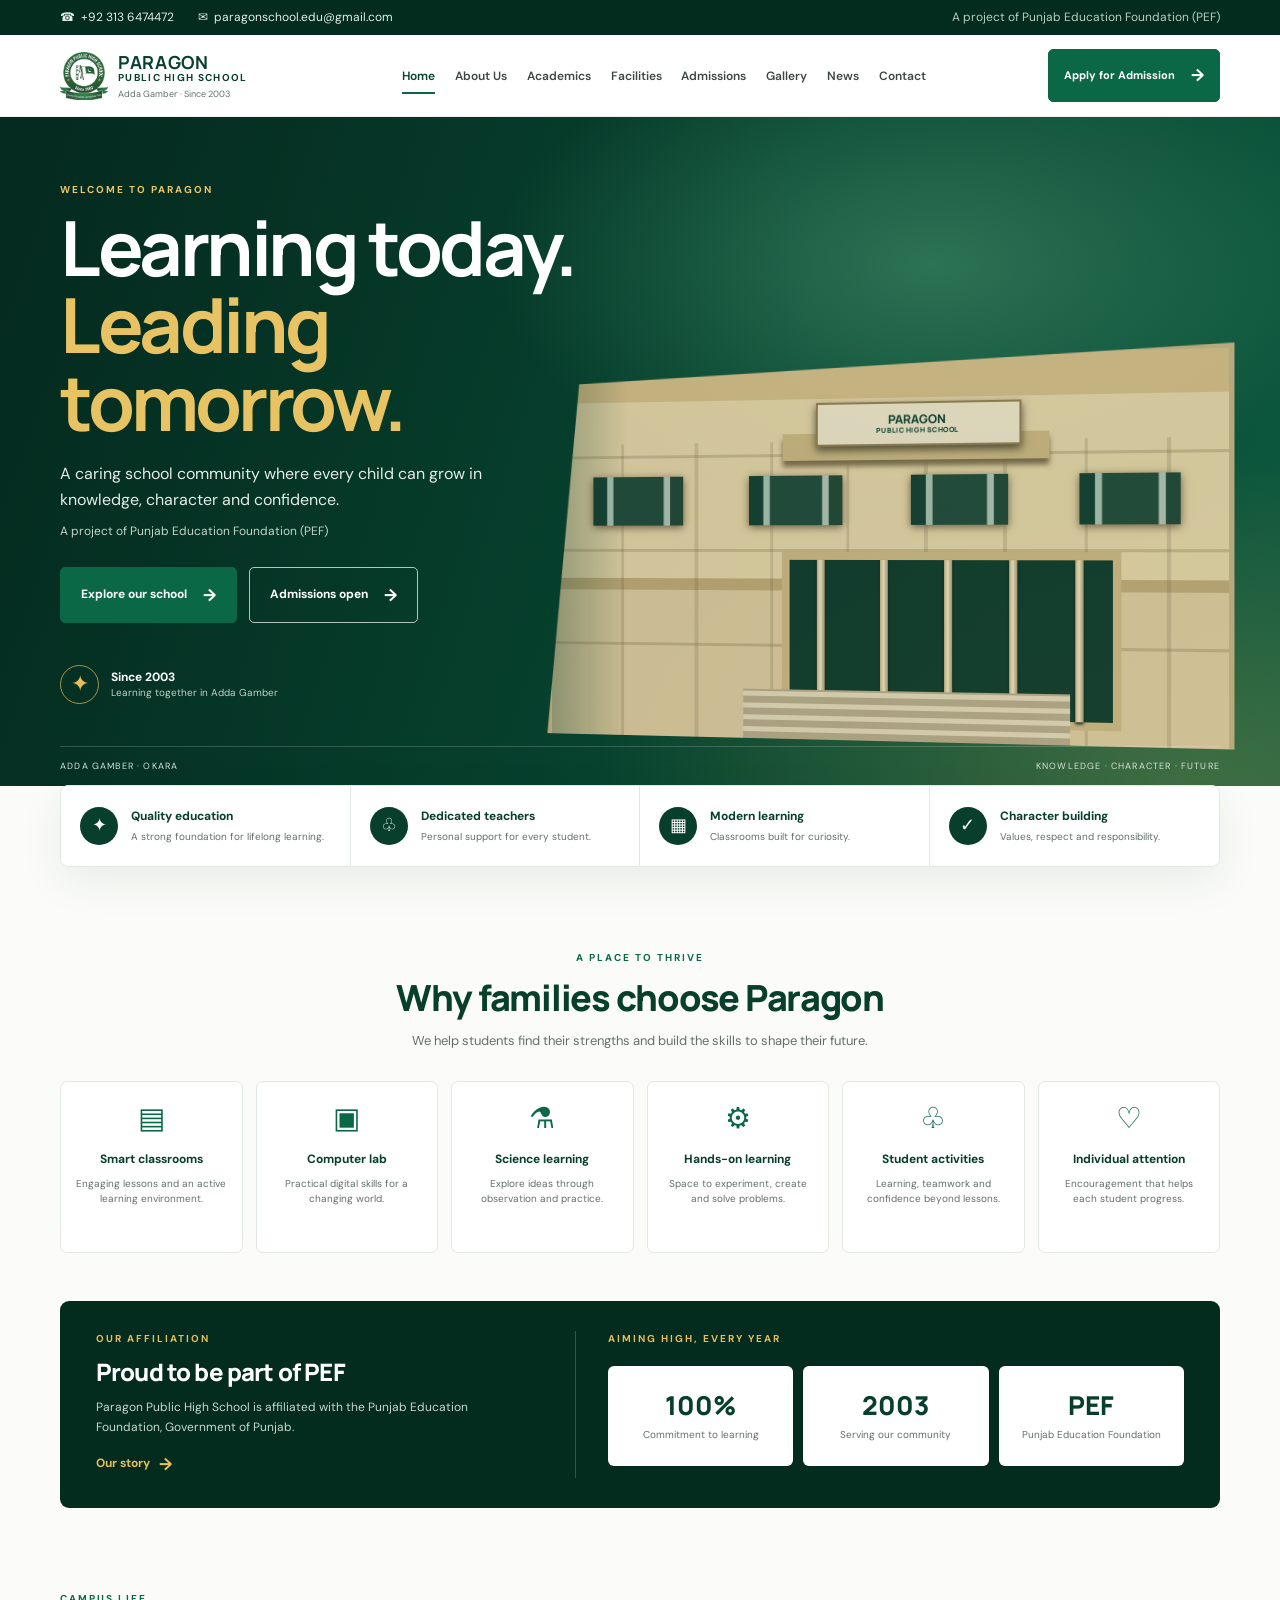
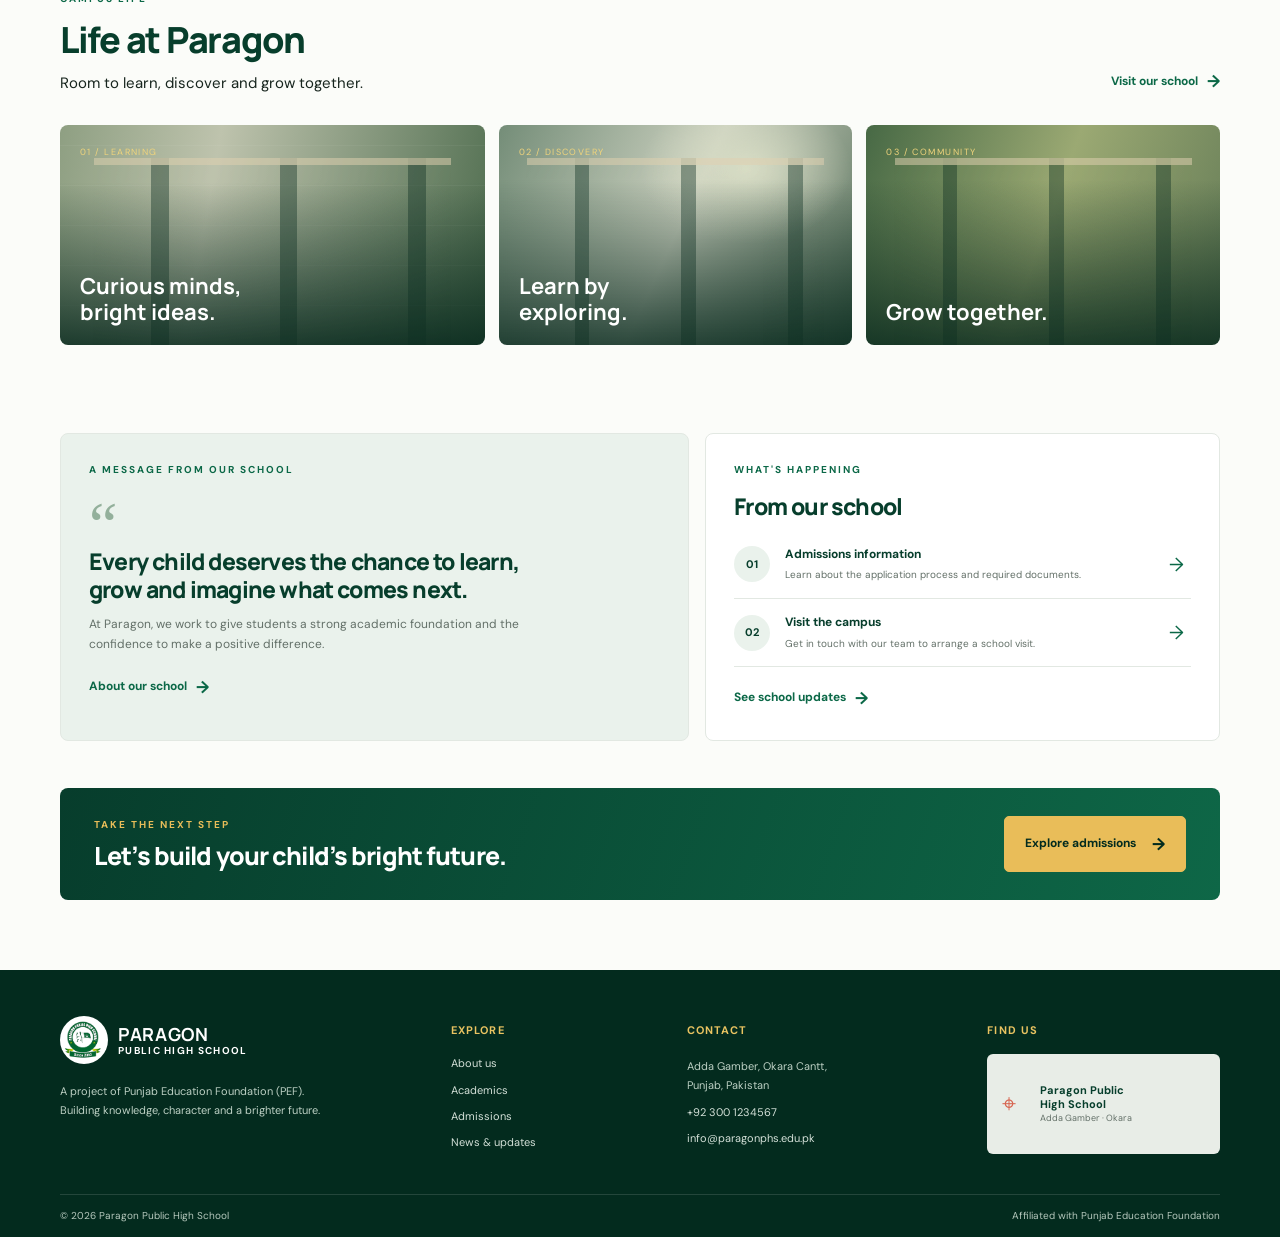
==== commit 271c399e: "Logo changed" ====
--- a/index.html
+++ b/index.html
@@ -8,7 +8,7 @@
       content="Paragon Public High School in Adda Gamber, Okara — building knowledge, character and a brighter future."
     />
     <title>Paragon Public High School | Adda Gamber</title>
-    <link rel="icon" href="logo.png" />
+    <link rel="icon" href="logo.jpeg" />
     <link rel="stylesheet" href="style.css" />
   </head>
   <body>
@@ -25,7 +25,7 @@
     <header class="site-header">
       <div class="container nav-wrap">
         <a class="brand" href="index.html"
-          ><img src="logo.png" alt="Paragon Public High School crest" /><span
+          ><img src="logo.jpeg" alt="Paragon Public High School crest" /><span
             ><strong>PARAGON</strong><small>PUBLIC HIGH SCHOOL</small
             ><em>Adda Gamber · Since 2003</em></span
           ></a
